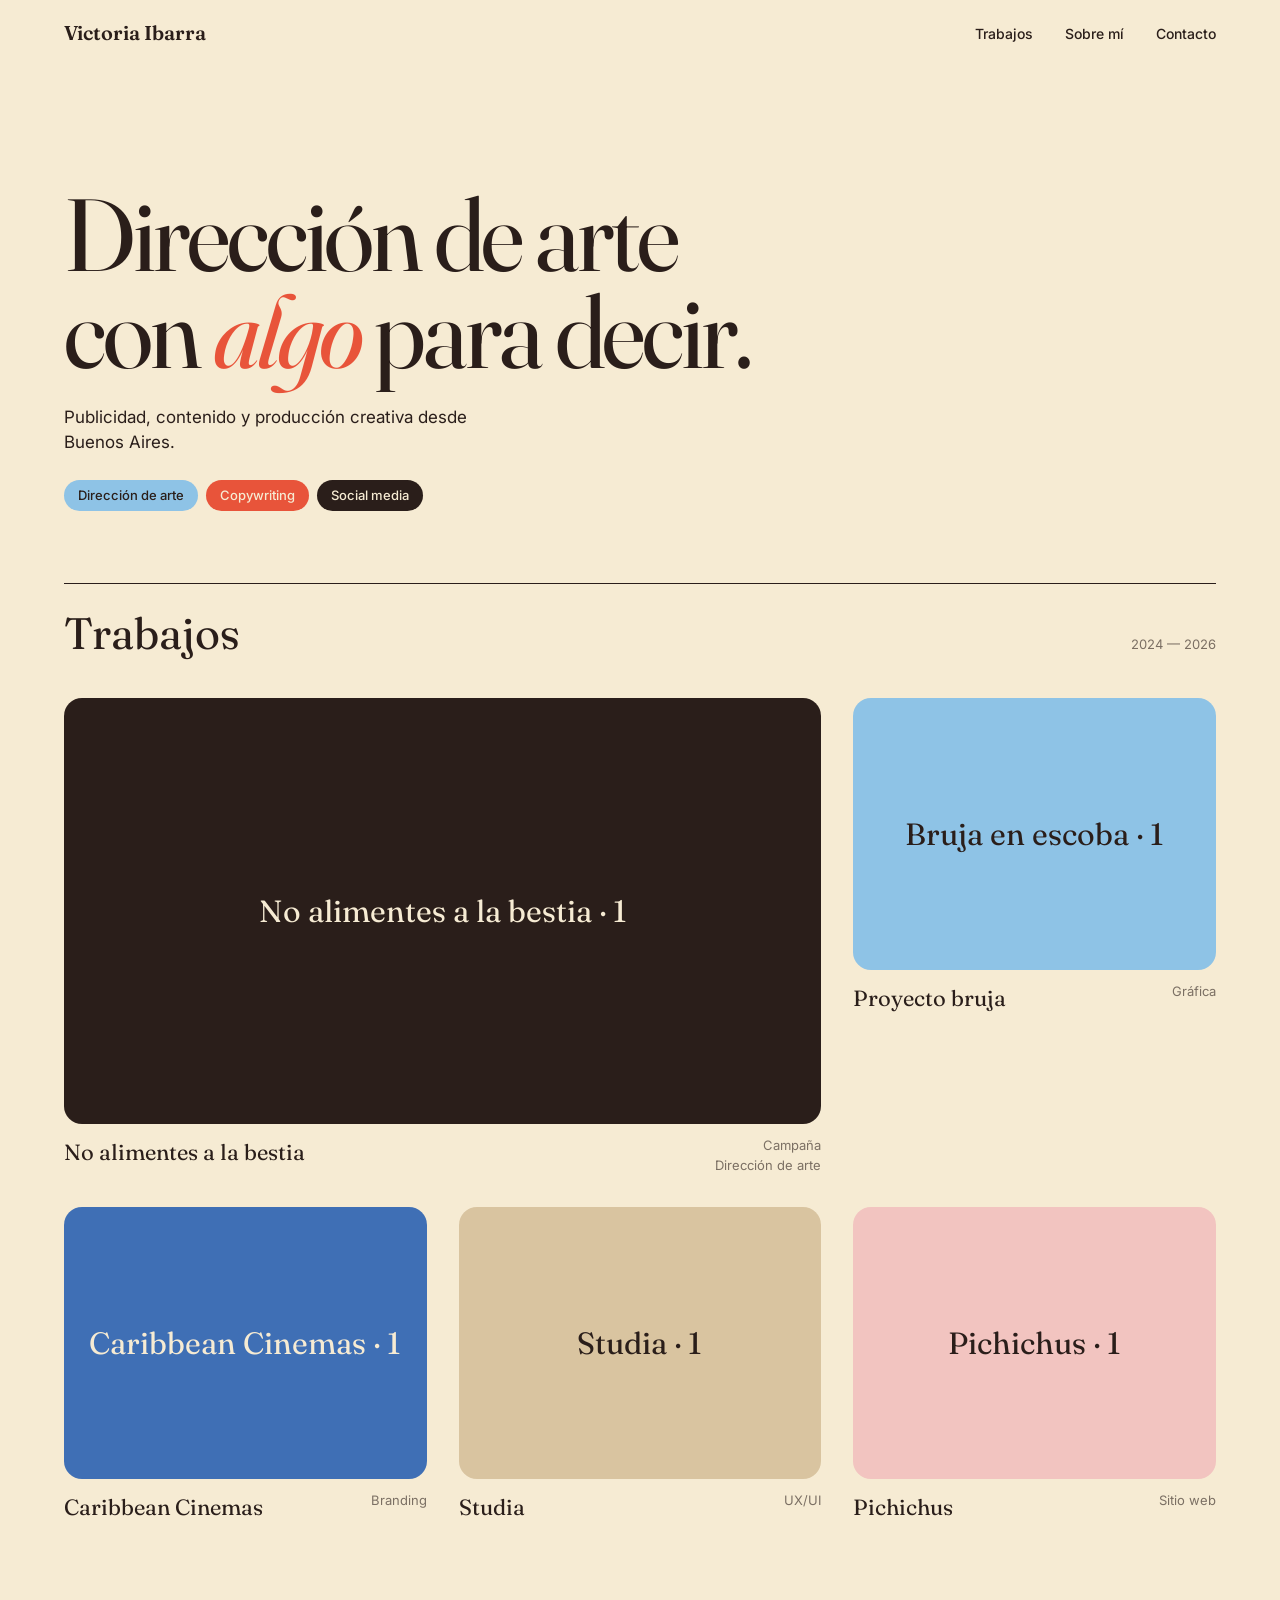
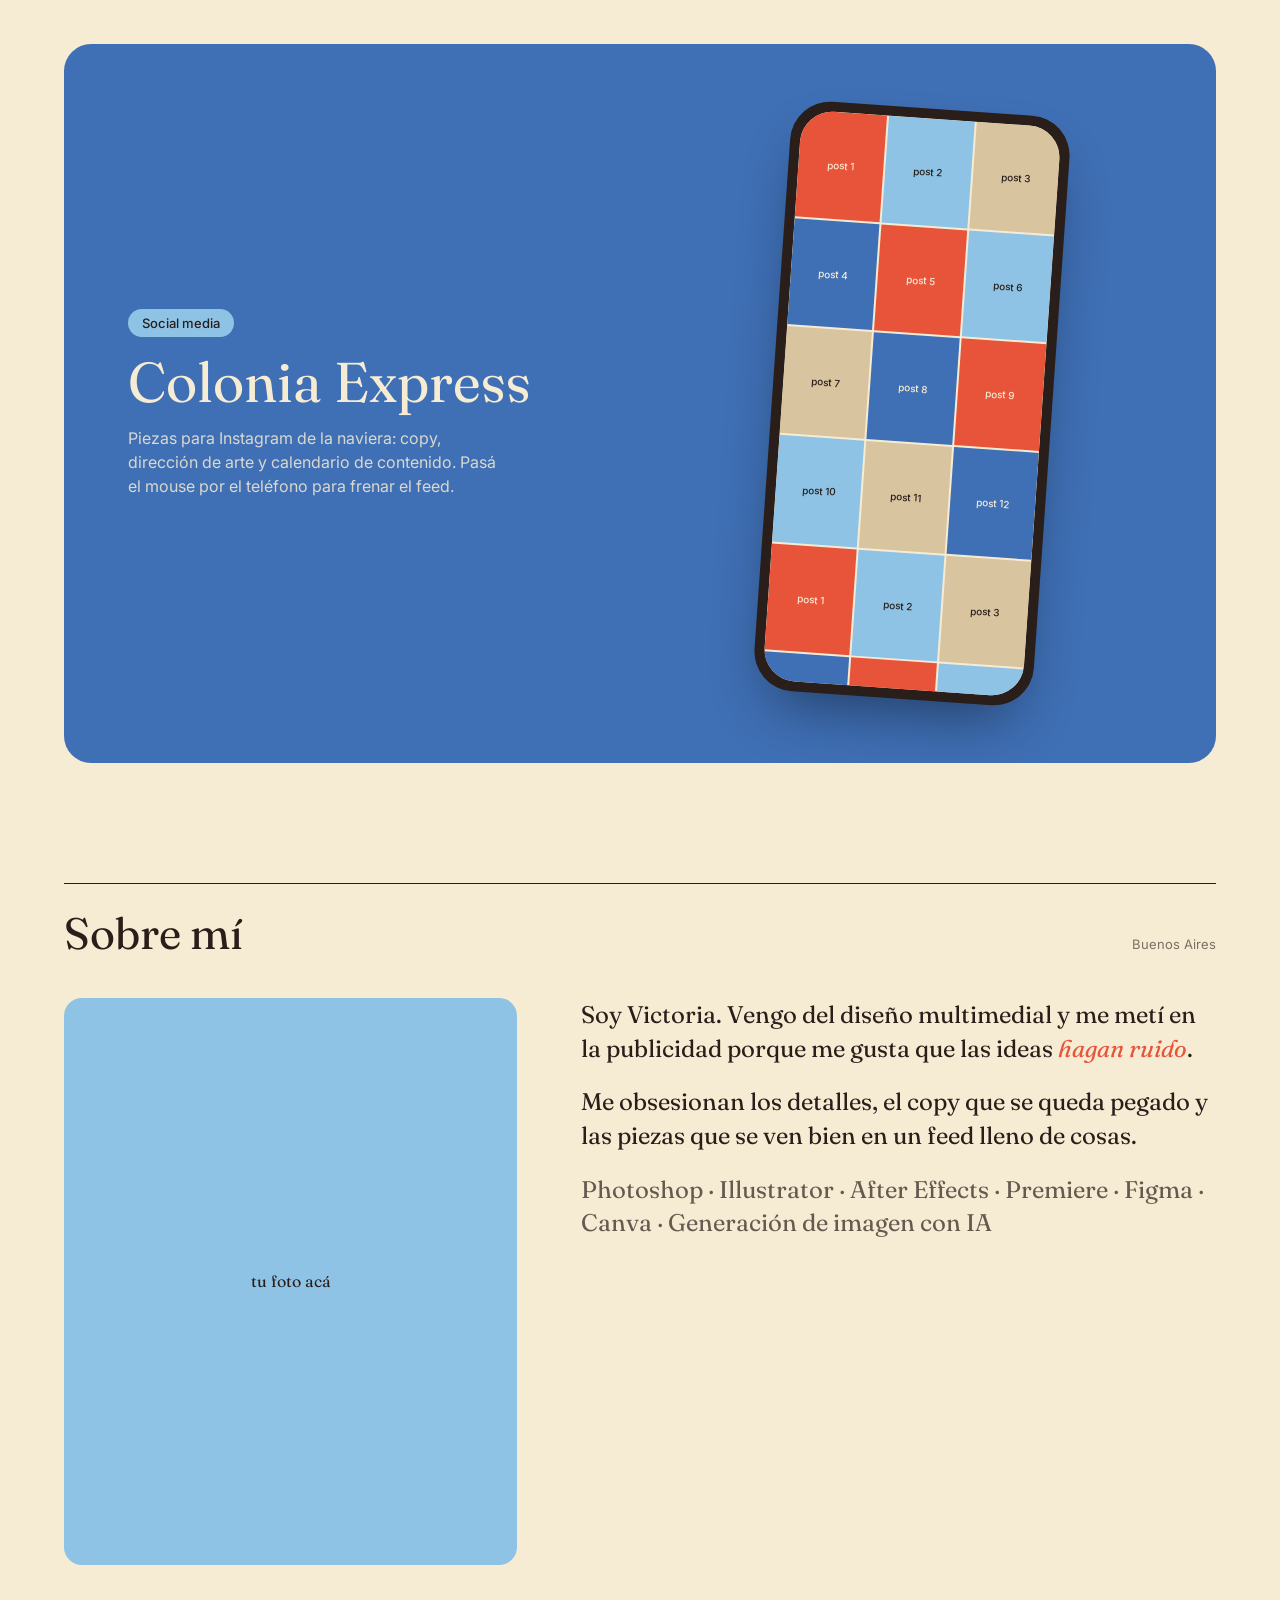
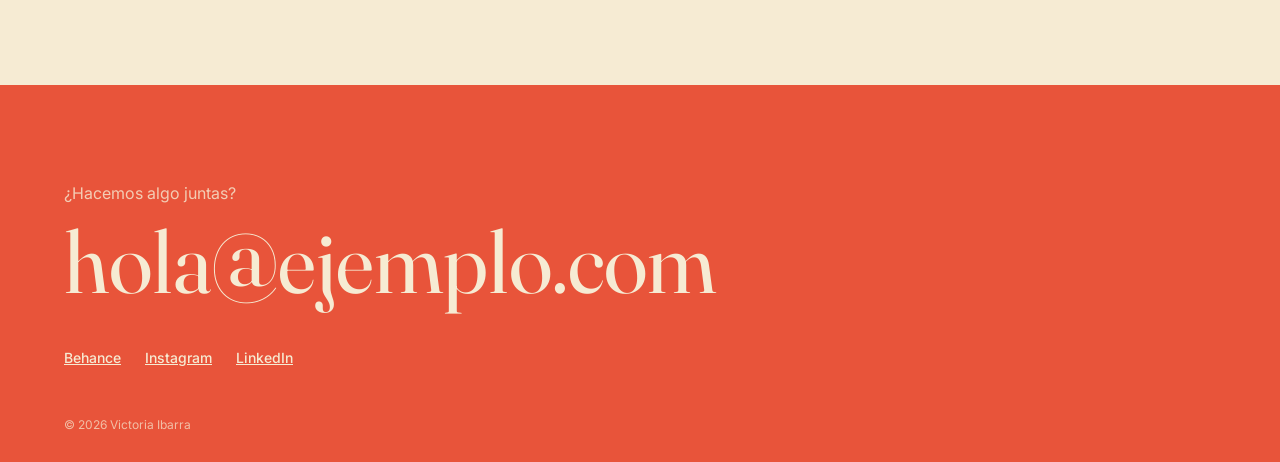
==== index.html @ eef56120 "Primer boceto del rediseño: paleta naranja/crema/celeste Co-Authored-By: Claude Opus 5.5 <noreply@an" ====
<!DOCTYPE html>
<html lang="es">
<head>
<meta charset="UTF-8">
<meta name="viewport" content="width=device-width, initial-scale=1">
<title>Victoria Ibarra — Dirección de arte</title>
<meta name="description" content="Portfolio de Victoria Ibarra: dirección de arte, publicidad y contenido.">
<link rel="preconnect" href="https://fonts.googleapis.com">
<link rel="preconnect" href="https://fonts.gstatic.com" crossorigin>
<link href="https://fonts.googleapis.com/css2?family=Fraunces:ital,opsz,wght@0,9..144,400;0,9..144,600;1,9..144,400&family=Inter:wght@400;500&display=swap" rel="stylesheet">
<style>
  :root{
    --naranja:#E8543A;
    --crema:#F6EBD3;
    --celeste:#8EC3E6;
    --azul:#3F6FB5;
    --tinta:#2A1E1A;
    --radio:18px;
  }
  *{box-sizing:border-box;margin:0;padding:0}
  html{scroll-behavior:smooth}
  body{background:var(--crema);color:var(--tinta);font-family:Inter,system-ui,sans-serif;font-size:16px;line-height:1.5;-webkit-font-smoothing:antialiased}
  img{display:block;max-width:100%}
  a{color:inherit}
  .serif{font-family:Fraunces,Georgia,serif}

  /* NAV */
  nav{position:sticky;top:0;z-index:10;display:flex;justify-content:space-between;align-items:center;padding:18px clamp(20px,5vw,64px);background:color-mix(in srgb,var(--crema) 88%,transparent);backdrop-filter:blur(8px)}
  nav .logo{font-family:Fraunces,serif;font-weight:600;font-size:20px;text-decoration:none}
  nav ul{display:flex;gap:clamp(14px,3vw,32px);list-style:none}
  nav ul a{text-decoration:none;font-size:14px;font-weight:500;position:relative}
  nav ul a::after{content:"";position:absolute;left:0;bottom:-3px;width:100%;height:2px;background:var(--naranja);transform:scaleX(0);transform-origin:left;transition:transform .3s}
  nav ul a:hover::after{transform:scaleX(1)}

  /* INTRO */
  .intro{padding:clamp(48px,10vw,120px) clamp(20px,5vw,64px) clamp(40px,6vw,72px);max-width:1200px}
  .intro h1{font-family:Fraunces,serif;font-weight:400;font-size:clamp(40px,8vw,104px);line-height:.95;letter-spacing:-.03em}
  .intro h1 em{color:var(--naranja)}
  .intro p{margin-top:24px;max-width:460px;font-size:17px;opacity:.75}
  .chips{display:flex;flex-wrap:wrap;gap:8px;margin-top:24px}
  .chip{padding:6px 14px;border-radius:99px;font-size:13px;font-weight:500;background:var(--celeste)}
  .chip:nth-child(2){background:var(--naranja);color:var(--crema)}
  .chip:nth-child(3){background:var(--tinta);color:var(--crema)}

  section{padding:0 clamp(20px,5vw,64px) clamp(64px,10vw,120px)}
  .titulo-seccion{display:flex;justify-content:space-between;align-items:baseline;border-top:1.5px solid var(--tinta);padding-top:16px;margin-bottom:32px}
  .titulo-seccion h2{font-family:Fraunces,serif;font-weight:400;font-size:clamp(28px,4vw,44px)}
  .titulo-seccion span{font-size:13px;opacity:.6}

  /* GRID DE PROYECTOS */
  .grid{display:grid;grid-template-columns:repeat(12,1fr);gap:clamp(16px,2.5vw,32px)}
  .card{grid-column:span 4;text-decoration:none;display:block}
  .card.grande{grid-column:span 8}
  .card .media{position:relative;aspect-ratio:4/3;border-radius:var(--radio);overflow:hidden;transition:transform .5s cubic-bezier(.2,.8,.2,1)}
  .card.grande .media{aspect-ratio:16/9}
  .card:hover .media{transform:rotate(-1.2deg) scale(1.015)}
  .card .media .slide{position:absolute;inset:0;display:grid;place-items:center;font-family:Fraunces,serif;font-size:clamp(20px,2.4vw,32px);opacity:0;transition:opacity .6s}
  .card .media .slide.activa{opacity:1}
  .card .info{display:flex;justify-content:space-between;gap:12px;margin-top:12px}
  .card h3{font-family:Fraunces,serif;font-weight:400;font-size:22px}
  .card .meta{font-size:13px;opacity:.6;text-align:right}

  /* COLONIA / INSTAGRAM */
  .feed{display:grid;grid-template-columns:1fr 1fr;gap:clamp(24px,5vw,72px);align-items:center;background:var(--azul);color:var(--crema);border-radius:calc(var(--radio)*1.5);padding:clamp(28px,5vw,64px);overflow:hidden}
  .feed h3{font-family:Fraunces,serif;font-weight:400;font-size:clamp(32px,4.5vw,56px);line-height:1}
  .feed p{margin-top:16px;max-width:380px;opacity:.85}
  .telefono{justify-self:center;width:min(280px,70vw);aspect-ratio:9/19;border-radius:40px;background:var(--tinta);padding:10px;box-shadow:0 30px 60px -20px rgba(0,0,0,.45);transform:rotate(4deg)}
  .pantalla{height:100%;border-radius:32px;overflow:hidden;background:var(--crema);position:relative}
  .pantalla .scroll{display:grid;grid-template-columns:repeat(3,1fr);gap:2px;animation:feed 22s linear infinite}
  .feed:hover .pantalla .scroll{animation-play-state:paused}
  .post{aspect-ratio:4/5;display:grid;place-items:center;font-size:10px;font-weight:500;color:var(--crema)}
  .post:nth-child(4n+1){background:var(--naranja)}
  .post:nth-child(4n+2){background:var(--celeste);color:var(--tinta)}
  .post:nth-child(4n+3){background:#D9C4A0;color:var(--tinta)}
  .post:nth-child(4n+4){background:var(--azul)}
  @keyframes feed{to{transform:translateY(-50%)}}

  /* SOBRE MÍ */
  .sobre{display:grid;grid-template-columns:5fr 7fr;gap:clamp(24px,5vw,72px);align-items:start}
  .foto{aspect-ratio:4/5;border-radius:var(--radio);background:var(--celeste);display:grid;place-items:center;font-family:Fraunces,serif;transform:rotate(-2deg)}
  .sobre p{font-size:clamp(18px,2vw,24px);line-height:1.4;font-family:Fraunces,serif;margin-bottom:20px}
  .sobre p em{color:var(--naranja)}
  .herramientas{font-family:Inter,sans-serif;font-size:14px;opacity:.7}

  /* CONTACTO */
  footer{background:var(--naranja);color:var(--crema);padding:clamp(48px,8vw,96px) clamp(20px,5vw,64px) 28px}
  footer a.mail{font-family:Fraunces,serif;font-size:clamp(32px,7vw,88px);line-height:1;text-decoration:none;display:inline-block;border-bottom:2px solid transparent;transition:border-color .3s}
  footer a.mail:hover{border-color:var(--crema)}
  footer .redes{display:flex;gap:24px;margin-top:40px;font-size:14px;font-weight:500}
  footer small{display:block;margin-top:48px;opacity:.7;font-size:12px}

  /* APARICIÓN AL SCROLLEAR */
  .aparece{opacity:0;transform:translateY(24px);transition:opacity .8s ease,transform .8s cubic-bezier(.2,.8,.2,1)}
  .aparece.visible{opacity:1;transform:none}

  @media (max-width:800px){
    .card,.card.grande{grid-column:span 12}
    .feed,.sobre{grid-template-columns:1fr}
    .telefono{transform:rotate(2deg)}
  }
  @media (prefers-reduced-motion:reduce){
    *{animation:none!important;transition:none!important}
    .aparece{opacity:1;transform:none}
  }
</style>
</head>
<body>

<nav>
  <a href="#" class="logo">Victoria Ibarra</a>
  <ul>
    <li><a href="#trabajos">Trabajos</a></li>
    <li><a href="#sobre">Sobre mí</a></li>
    <li><a href="#contacto">Contacto</a></li>
  </ul>
</nav>

<header class="intro">
  <h1 class="aparece">Dirección de arte<br>con <em>algo</em> para decir.</h1>
  <p class="aparece">Publicidad, contenido y producción creativa desde Buenos Aires.</p>
  <div class="chips aparece">
    <span class="chip">Dirección de arte</span>
    <span class="chip">Copywriting</span>
    <span class="chip">Social media</span>
  </div>
</header>

<section id="trabajos">
  <div class="titulo-seccion"><h2>Trabajos</h2><span>2024 — 2026</span></div>
  <div class="grid">
    <a class="card grande aparece" href="#">
      <div class="media" data-colores="#2A1E1A,#4E6B3A,#E8543A"><div class="slide">No alimentes a la bestia</div></div>
      <div class="info"><h3>No alimentes a la bestia</h3><span class="meta">Campaña<br>Dirección de arte</span></div>
    </a>
    <a class="card aparece" href="#">
      <div class="media" data-colores="#8EC3E6,#3F6FB5,#F6EBD3"><div class="slide">Bruja en escoba</div></div>
      <div class="info"><h3>Proyecto bruja</h3><span class="meta">Gráfica</span></div>
    </a>
    <a class="card aparece" href="#">
      <div class="media" data-colores="#3F6FB5,#2A1E1A,#8EC3E6"><div class="slide">Caribbean Cinemas</div></div>
      <div class="info"><h3>Caribbean Cinemas</h3><span class="meta">Branding</span></div>
    </a>
    <a class="card aparece" href="#">
      <div class="media" data-colores="#D9C4A0,#E8543A,#8EC3E6"><div class="slide">Studia</div></div>
      <div class="info"><h3>Studia</h3><span class="meta">UX/UI</span></div>
    </a>
    <a class="card aparece" href="#">
      <div class="media" data-colores="#F2C4C0,#E8543A,#F6EBD3"><div class="slide">Pichichus</div></div>
      <div class="info"><h3>Pichichus</h3><span class="meta">Sitio web</span></div>
    </a>
  </div>
</section>

<section>
  <div class="feed aparece">
    <div>
      <span class="chip" style="color:var(--tinta)">Social media</span>
      <h3 style="margin-top:20px">Colonia Express</h3>
      <p>Piezas para Instagram de la naviera: copy, dirección de arte y calendario de contenido. Pasá el mouse por el teléfono para frenar el feed.</p>
    </div>
    <div class="telefono"><div class="pantalla"><div class="scroll" id="posts"></div></div></div>
  </div>
</section>

<section id="sobre">
  <div class="titulo-seccion"><h2>Sobre mí</h2><span>Buenos Aires</span></div>
  <div class="sobre">
    <div class="foto aparece">tu foto acá</div>
    <div class="aparece">
      <p>Soy Victoria. Vengo del diseño multimedial y me metí en la publicidad porque me gusta que las ideas <em>hagan ruido</em>.</p>
      <p>Me obsesionan los detalles, el copy que se queda pegado y las piezas que se ven bien en un feed lleno de cosas.</p>
      <p class="herramientas">Photoshop · Illustrator · After Effects · Premiere · Figma · Canva · Generación de imagen con IA</p>
    </div>
  </div>
</section>

<footer id="contacto">
  <p style="opacity:.8;margin-bottom:12px">¿Hacemos algo juntas?</p>
  <a class="mail" href="mailto:hola@ejemplo.com">hola@ejemplo.com</a>
  <div class="redes">
    <a href="#">Behance</a><a href="#">Instagram</a><a href="#">LinkedIn</a>
  </div>
  <small>© 2026 Victoria Ibarra</small>
</footer>

<script>
  // Aparición suave al scrollear
  const io = new IntersectionObserver(es => es.forEach(e => {
    if (e.isIntersecting) { e.target.classList.add('visible'); io.unobserve(e.target); }
  }), {threshold:.15});
  document.querySelectorAll('.aparece').forEach(el => io.observe(el));

  // Cada tarjeta: las "fotos" se van pasando al pasar el mouse
  document.querySelectorAll('.card .media').forEach(media => {
    const colores = media.dataset.colores.split(',');
    const label = media.querySelector('.slide').textContent;
    media.innerHTML = colores.map((c,i) =>
      `<div class="slide${i===0?' activa':''}" style="background:${c};color:${['#2A1E1A','#3F6FB5','#E8543A','#4E6B3A'].includes(c)?'#F6EBD3':'#2A1E1A'}">${label} · ${i+1}</div>`
    ).join('');
    const slides = media.querySelectorAll('.slide');
    let i = 0, timer;
    const pasar = () => { slides[i].classList.remove('activa'); i = (i+1)%slides.length; slides[i].classList.add('activa'); };
    media.parentElement.addEventListener('mouseenter', () => { pasar(); timer = setInterval(pasar, 900); });
    media.parentElement.addEventListener('mouseleave', () => clearInterval(timer));
  });

  // Feed de Instagram (placeholder: 12 posts, duplicados para loop infinito)
  const posts = Array.from({length:12}, (_,i) => `<div class="post">post ${i+1}</div>`).join('');
  document.getElementById('posts').innerHTML = posts + posts;
</script>
</body>
</html>
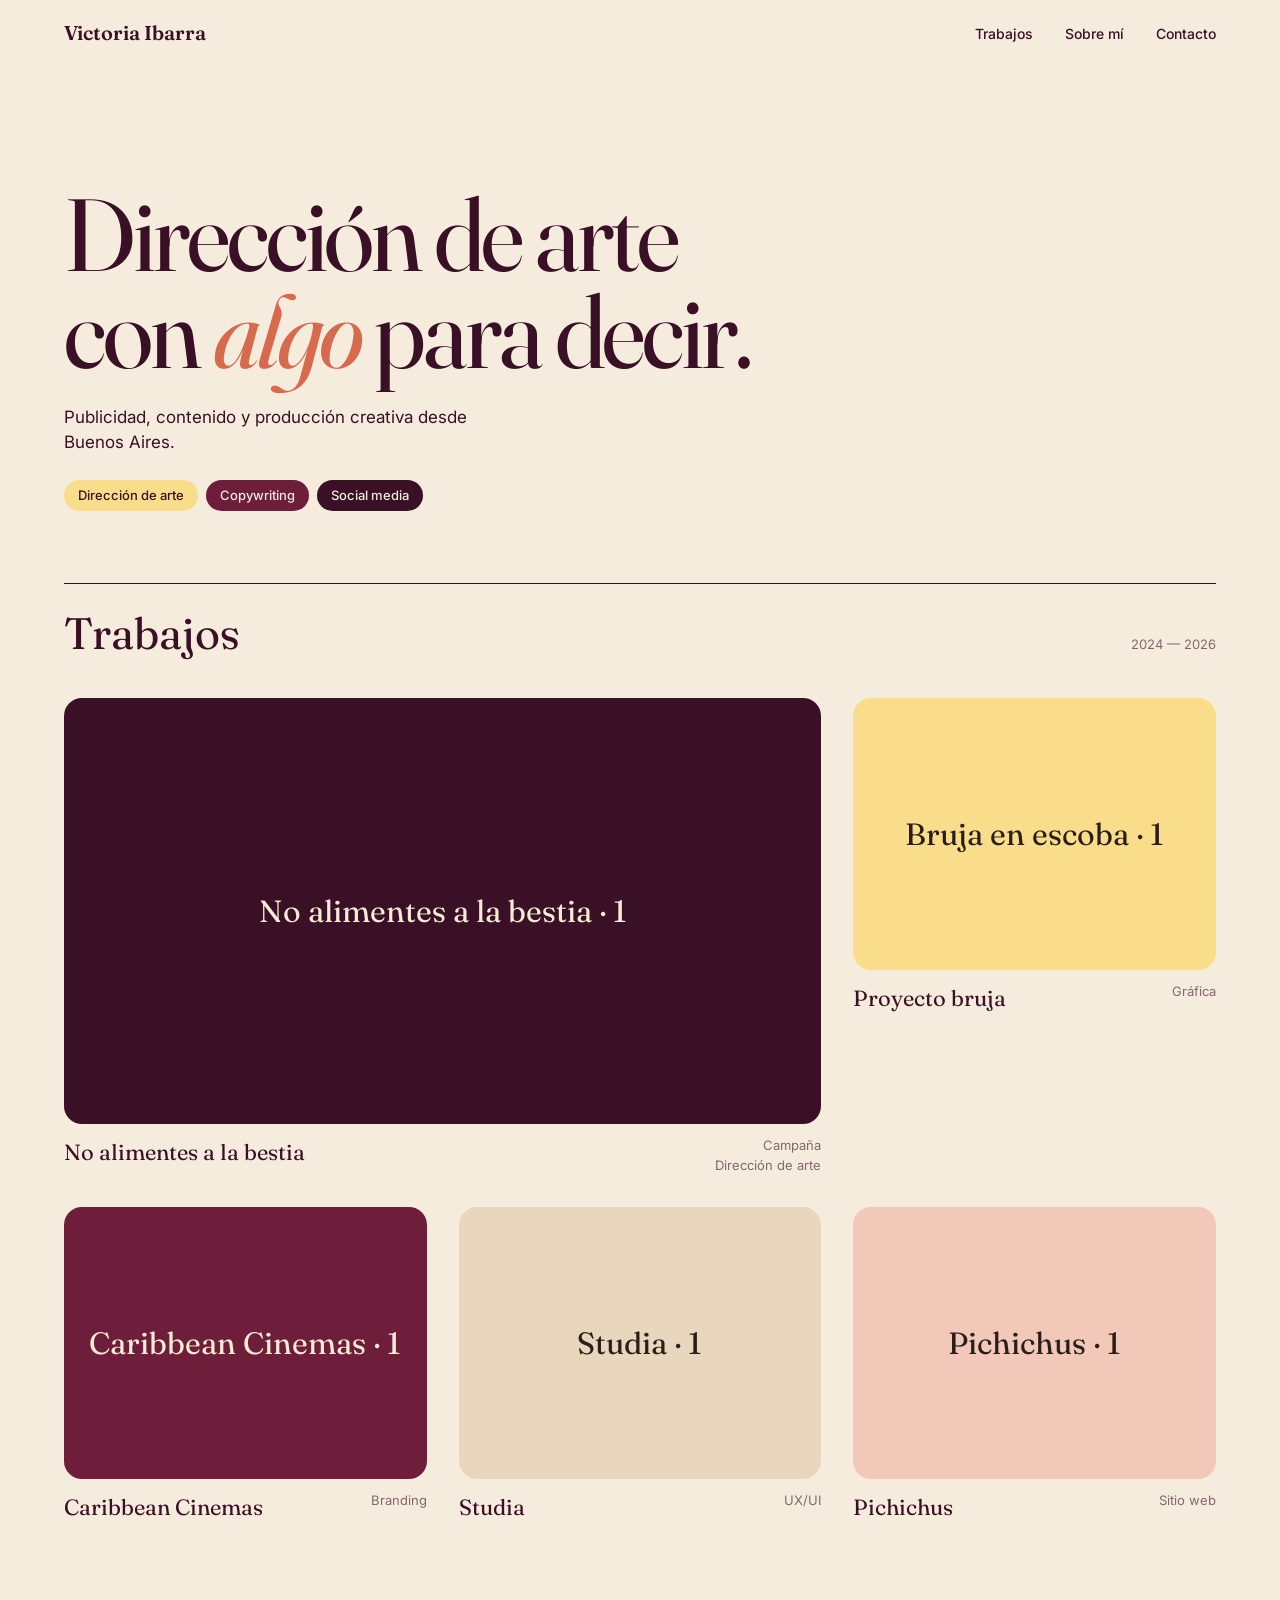
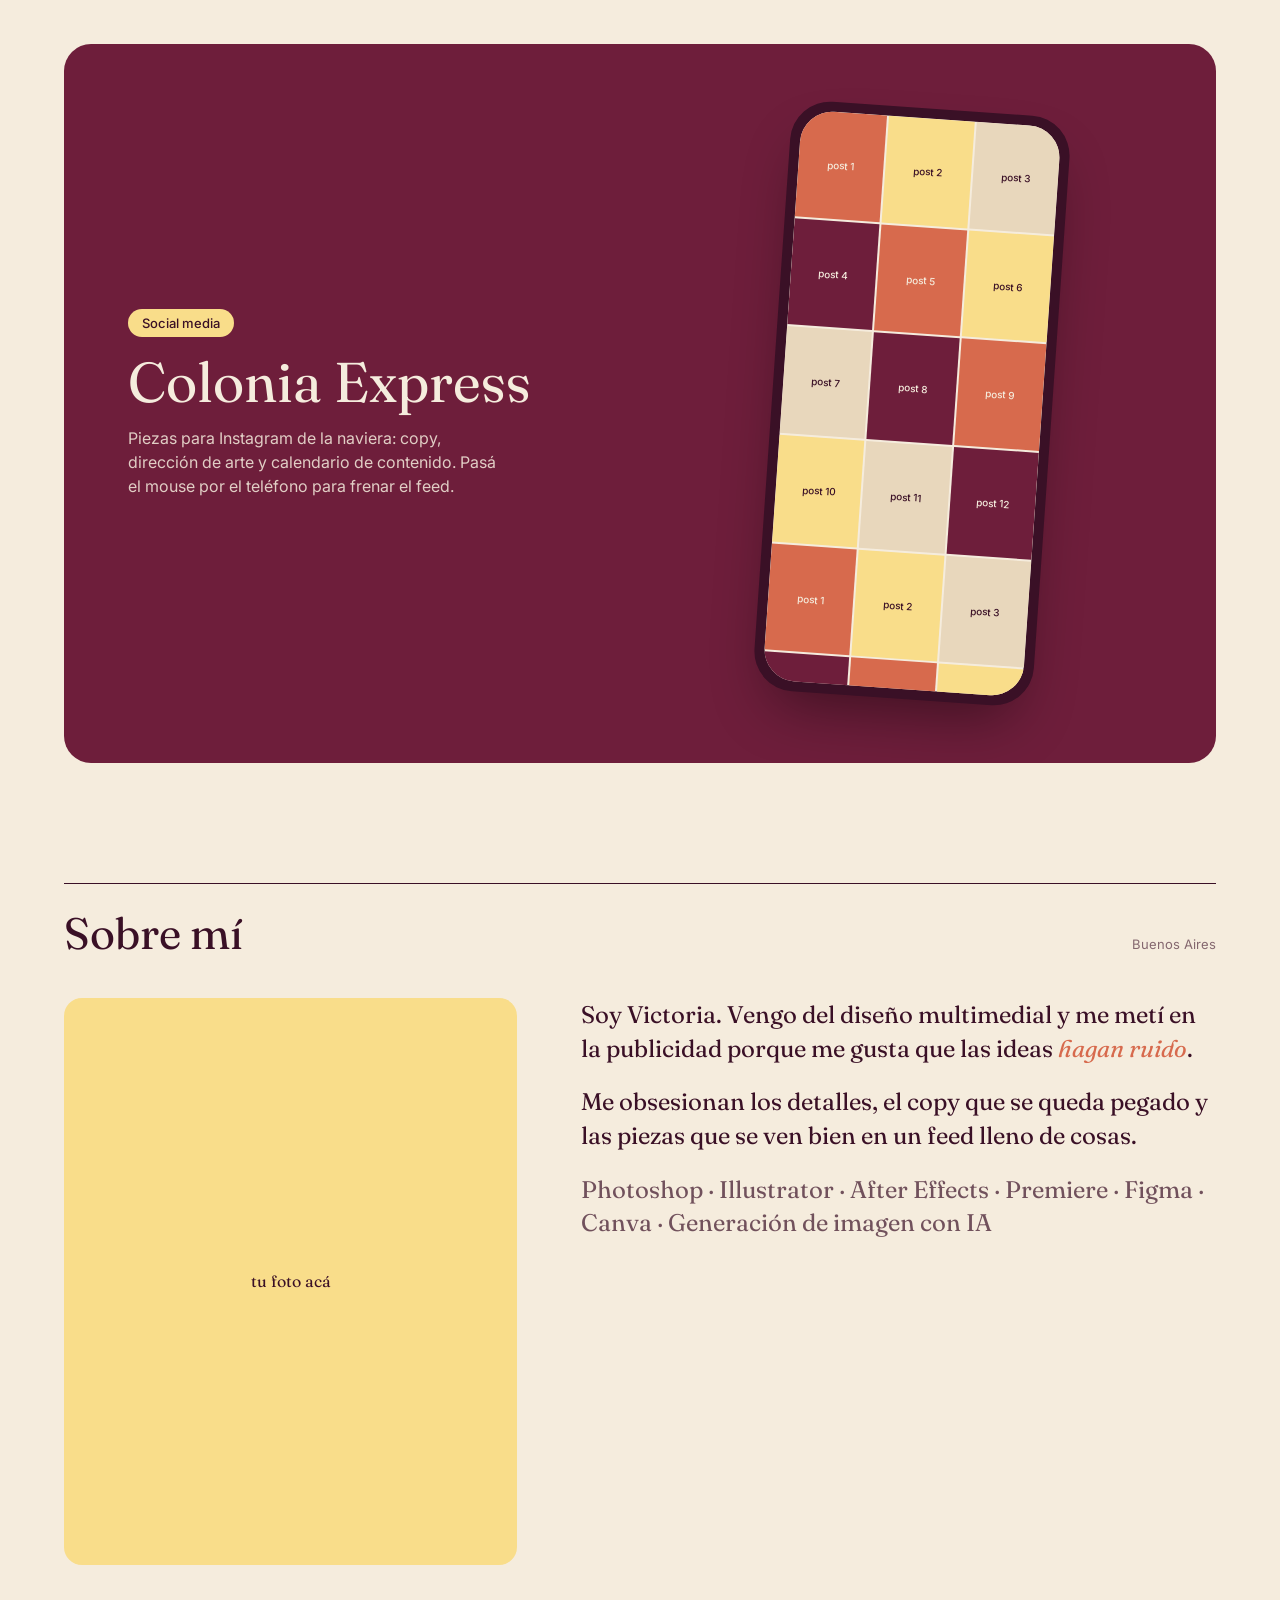
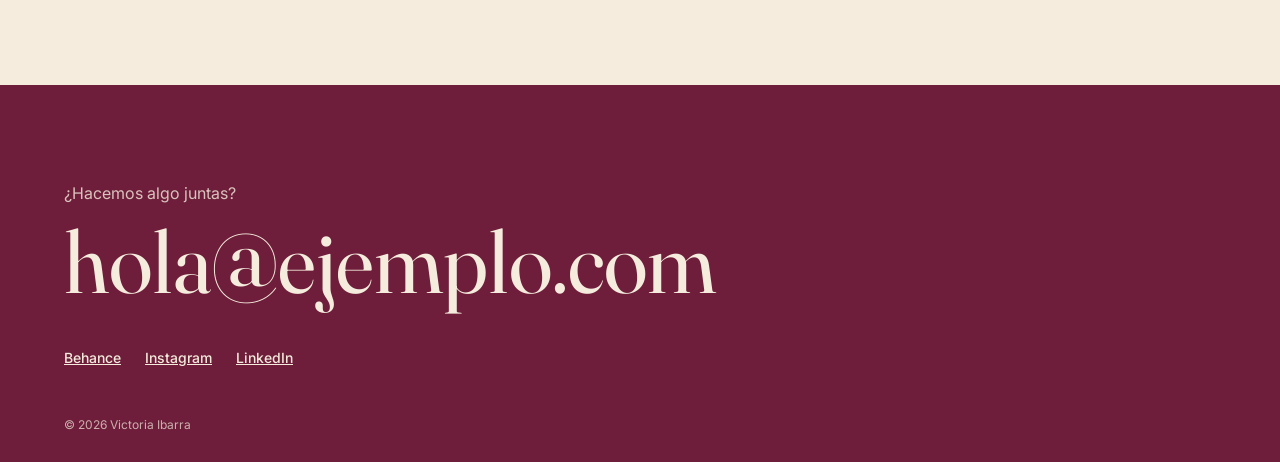
==== commit 4e20049e: "Prueba de paleta Ciruela Co-Authored-By: Claude Opus 5.5 <noreply@anthropic.com> Claude-Session: htt" ====
--- a/index.html
+++ b/index.html
@@ -10,11 +10,11 @@
 <link href="https://fonts.googleapis.com/css2?family=Fraunces:ital,opsz,wght@0,9..144,400;0,9..144,600;1,9..144,400&family=Inter:wght@400;500&display=swap" rel="stylesheet">
 <style>
   :root{
-    --naranja:#E8543A;
-    --crema:#F6EBD3;
-    --celeste:#8EC3E6;
-    --azul:#3F6FB5;
-    --tinta:#2A1E1A;
+    --ciruela:#6E1E3B;
+    --crema:#F5ECDD;
+    --amarillo:#F9DD8A;
+    --terracota:#D76A4D;
+    --tinta:#3A1026;
     --radio:18px;
   }
   *{box-sizing:border-box;margin:0;padding:0}
@@ -29,17 +29,17 @@
   nav .logo{font-family:Fraunces,serif;font-weight:600;font-size:20px;text-decoration:none}
   nav ul{display:flex;gap:clamp(14px,3vw,32px);list-style:none}
   nav ul a{text-decoration:none;font-size:14px;font-weight:500;position:relative}
-  nav ul a::after{content:"";position:absolute;left:0;bottom:-3px;width:100%;height:2px;background:var(--naranja);transform:scaleX(0);transform-origin:left;transition:transform .3s}
+  nav ul a::after{content:"";position:absolute;left:0;bottom:-3px;width:100%;height:2px;background:var(--ciruela);transform:scaleX(0);transform-origin:left;transition:transform .3s}
   nav ul a:hover::after{transform:scaleX(1)}
 
   /* INTRO */
   .intro{padding:clamp(48px,10vw,120px) clamp(20px,5vw,64px) clamp(40px,6vw,72px);max-width:1200px}
   .intro h1{font-family:Fraunces,serif;font-weight:400;font-size:clamp(40px,8vw,104px);line-height:.95;letter-spacing:-.03em}
-  .intro h1 em{color:var(--naranja)}
+  .intro h1 em{color:var(--terracota)}
   .intro p{margin-top:24px;max-width:460px;font-size:17px;opacity:.75}
   .chips{display:flex;flex-wrap:wrap;gap:8px;margin-top:24px}
-  .chip{padding:6px 14px;border-radius:99px;font-size:13px;font-weight:500;background:var(--celeste)}
-  .chip:nth-child(2){background:var(--naranja);color:var(--crema)}
+  .chip{padding:6px 14px;border-radius:99px;font-size:13px;font-weight:500;background:var(--amarillo)}
+  .chip:nth-child(2){background:var(--ciruela);color:var(--crema)}
   .chip:nth-child(3){background:var(--tinta);color:var(--crema)}
 
   section{padding:0 clamp(20px,5vw,64px) clamp(64px,10vw,120px)}
@@ -61,7 +61,7 @@
   .card .meta{font-size:13px;opacity:.6;text-align:right}
 
   /* COLONIA / INSTAGRAM */
-  .feed{display:grid;grid-template-columns:1fr 1fr;gap:clamp(24px,5vw,72px);align-items:center;background:var(--azul);color:var(--crema);border-radius:calc(var(--radio)*1.5);padding:clamp(28px,5vw,64px);overflow:hidden}
+  .feed{display:grid;grid-template-columns:1fr 1fr;gap:clamp(24px,5vw,72px);align-items:center;background:var(--ciruela);color:var(--crema);border-radius:calc(var(--radio)*1.5);padding:clamp(28px,5vw,64px);overflow:hidden}
   .feed h3{font-family:Fraunces,serif;font-weight:400;font-size:clamp(32px,4.5vw,56px);line-height:1}
   .feed p{margin-top:16px;max-width:380px;opacity:.85}
   .telefono{justify-self:center;width:min(280px,70vw);aspect-ratio:9/19;border-radius:40px;background:var(--tinta);padding:10px;box-shadow:0 30px 60px -20px rgba(0,0,0,.45);transform:rotate(4deg)}
@@ -69,21 +69,21 @@
   .pantalla .scroll{display:grid;grid-template-columns:repeat(3,1fr);gap:2px;animation:feed 22s linear infinite}
   .feed:hover .pantalla .scroll{animation-play-state:paused}
   .post{aspect-ratio:4/5;display:grid;place-items:center;font-size:10px;font-weight:500;color:var(--crema)}
-  .post:nth-child(4n+1){background:var(--naranja)}
-  .post:nth-child(4n+2){background:var(--celeste);color:var(--tinta)}
-  .post:nth-child(4n+3){background:#D9C4A0;color:var(--tinta)}
-  .post:nth-child(4n+4){background:var(--azul)}
+  .post:nth-child(4n+1){background:var(--terracota)}
+  .post:nth-child(4n+2){background:var(--amarillo);color:var(--tinta)}
+  .post:nth-child(4n+3){background:#E8D7BC;color:var(--tinta)}
+  .post:nth-child(4n+4){background:var(--ciruela)}
   @keyframes feed{to{transform:translateY(-50%)}}
 
   /* SOBRE MÍ */
   .sobre{display:grid;grid-template-columns:5fr 7fr;gap:clamp(24px,5vw,72px);align-items:start}
-  .foto{aspect-ratio:4/5;border-radius:var(--radio);background:var(--celeste);display:grid;place-items:center;font-family:Fraunces,serif;transform:rotate(-2deg)}
+  .foto{aspect-ratio:4/5;border-radius:var(--radio);background:var(--amarillo);display:grid;place-items:center;font-family:Fraunces,serif;transform:rotate(-2deg)}
   .sobre p{font-size:clamp(18px,2vw,24px);line-height:1.4;font-family:Fraunces,serif;margin-bottom:20px}
-  .sobre p em{color:var(--naranja)}
+  .sobre p em{color:var(--terracota)}
   .herramientas{font-family:Inter,sans-serif;font-size:14px;opacity:.7}
 
   /* CONTACTO */
-  footer{background:var(--naranja);color:var(--crema);padding:clamp(48px,8vw,96px) clamp(20px,5vw,64px) 28px}
+  footer{background:var(--ciruela);color:var(--crema);padding:clamp(48px,8vw,96px) clamp(20px,5vw,64px) 28px}
   footer a.mail{font-family:Fraunces,serif;font-size:clamp(32px,7vw,88px);line-height:1;text-decoration:none;display:inline-block;border-bottom:2px solid transparent;transition:border-color .3s}
   footer a.mail:hover{border-color:var(--crema)}
   footer .redes{display:flex;gap:24px;margin-top:40px;font-size:14px;font-weight:500}
@@ -129,23 +129,23 @@
   <div class="titulo-seccion"><h2>Trabajos</h2><span>2024 — 2026</span></div>
   <div class="grid">
     <a class="card grande aparece" href="#">
-      <div class="media" data-colores="#2A1E1A,#4E6B3A,#E8543A"><div class="slide">No alimentes a la bestia</div></div>
+      <div class="media" data-colores="#3A1026,#6E1E3B,#D76A4D"><div class="slide">No alimentes a la bestia</div></div>
       <div class="info"><h3>No alimentes a la bestia</h3><span class="meta">Campaña<br>Dirección de arte</span></div>
     </a>
     <a class="card aparece" href="#">
-      <div class="media" data-colores="#8EC3E6,#3F6FB5,#F6EBD3"><div class="slide">Bruja en escoba</div></div>
+      <div class="media" data-colores="#F9DD8A,#D76A4D,#F5ECDD"><div class="slide">Bruja en escoba</div></div>
       <div class="info"><h3>Proyecto bruja</h3><span class="meta">Gráfica</span></div>
     </a>
     <a class="card aparece" href="#">
-      <div class="media" data-colores="#3F6FB5,#2A1E1A,#8EC3E6"><div class="slide">Caribbean Cinemas</div></div>
+      <div class="media" data-colores="#6E1E3B,#3A1026,#F9DD8A"><div class="slide">Caribbean Cinemas</div></div>
       <div class="info"><h3>Caribbean Cinemas</h3><span class="meta">Branding</span></div>
     </a>
     <a class="card aparece" href="#">
-      <div class="media" data-colores="#D9C4A0,#E8543A,#8EC3E6"><div class="slide">Studia</div></div>
+      <div class="media" data-colores="#E8D7BC,#D76A4D,#F9DD8A"><div class="slide">Studia</div></div>
       <div class="info"><h3>Studia</h3><span class="meta">UX/UI</span></div>
     </a>
     <a class="card aparece" href="#">
-      <div class="media" data-colores="#F2C4C0,#E8543A,#F6EBD3"><div class="slide">Pichichus</div></div>
+      <div class="media" data-colores="#F2C9B8,#6E1E3B,#F5ECDD"><div class="slide">Pichichus</div></div>
       <div class="info"><h3>Pichichus</h3><span class="meta">Sitio web</span></div>
     </a>
   </div>
@@ -195,7 +195,7 @@
     const colores = media.dataset.colores.split(',');
     const label = media.querySelector('.slide').textContent;
     media.innerHTML = colores.map((c,i) =>
-      `<div class="slide${i===0?' activa':''}" style="background:${c};color:${['#2A1E1A','#3F6FB5','#E8543A','#4E6B3A'].includes(c)?'#F6EBD3':'#2A1E1A'}">${label} · ${i+1}</div>`
+      `<div class="slide${i===0?' activa':''}" style="background:${c};color:${['#3A1026','#6E1E3B','#D76A4D'].includes(c)?'#F6EBD3':'#2A1E1A'}">${label} · ${i+1}</div>`
     ).join('');
     const slides = media.querySelectorAll('.slide');
     let i = 0, timer;
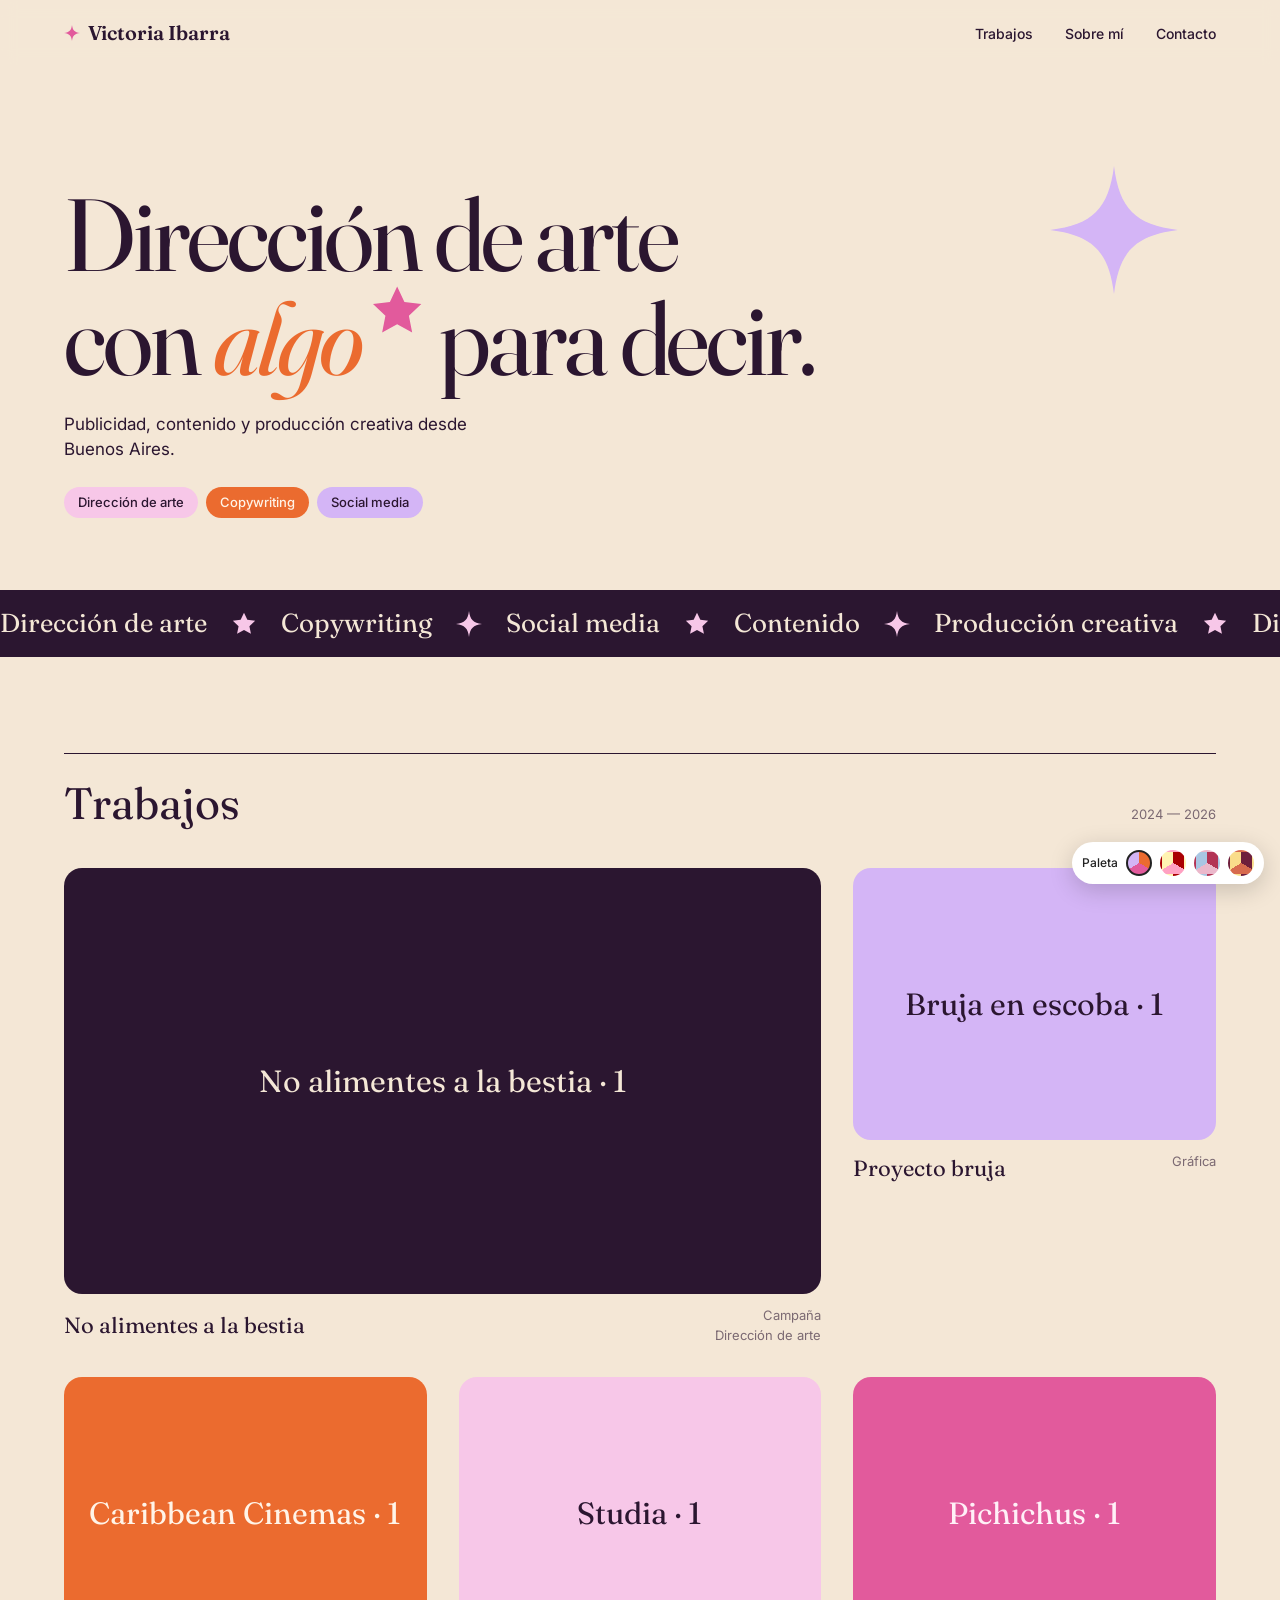
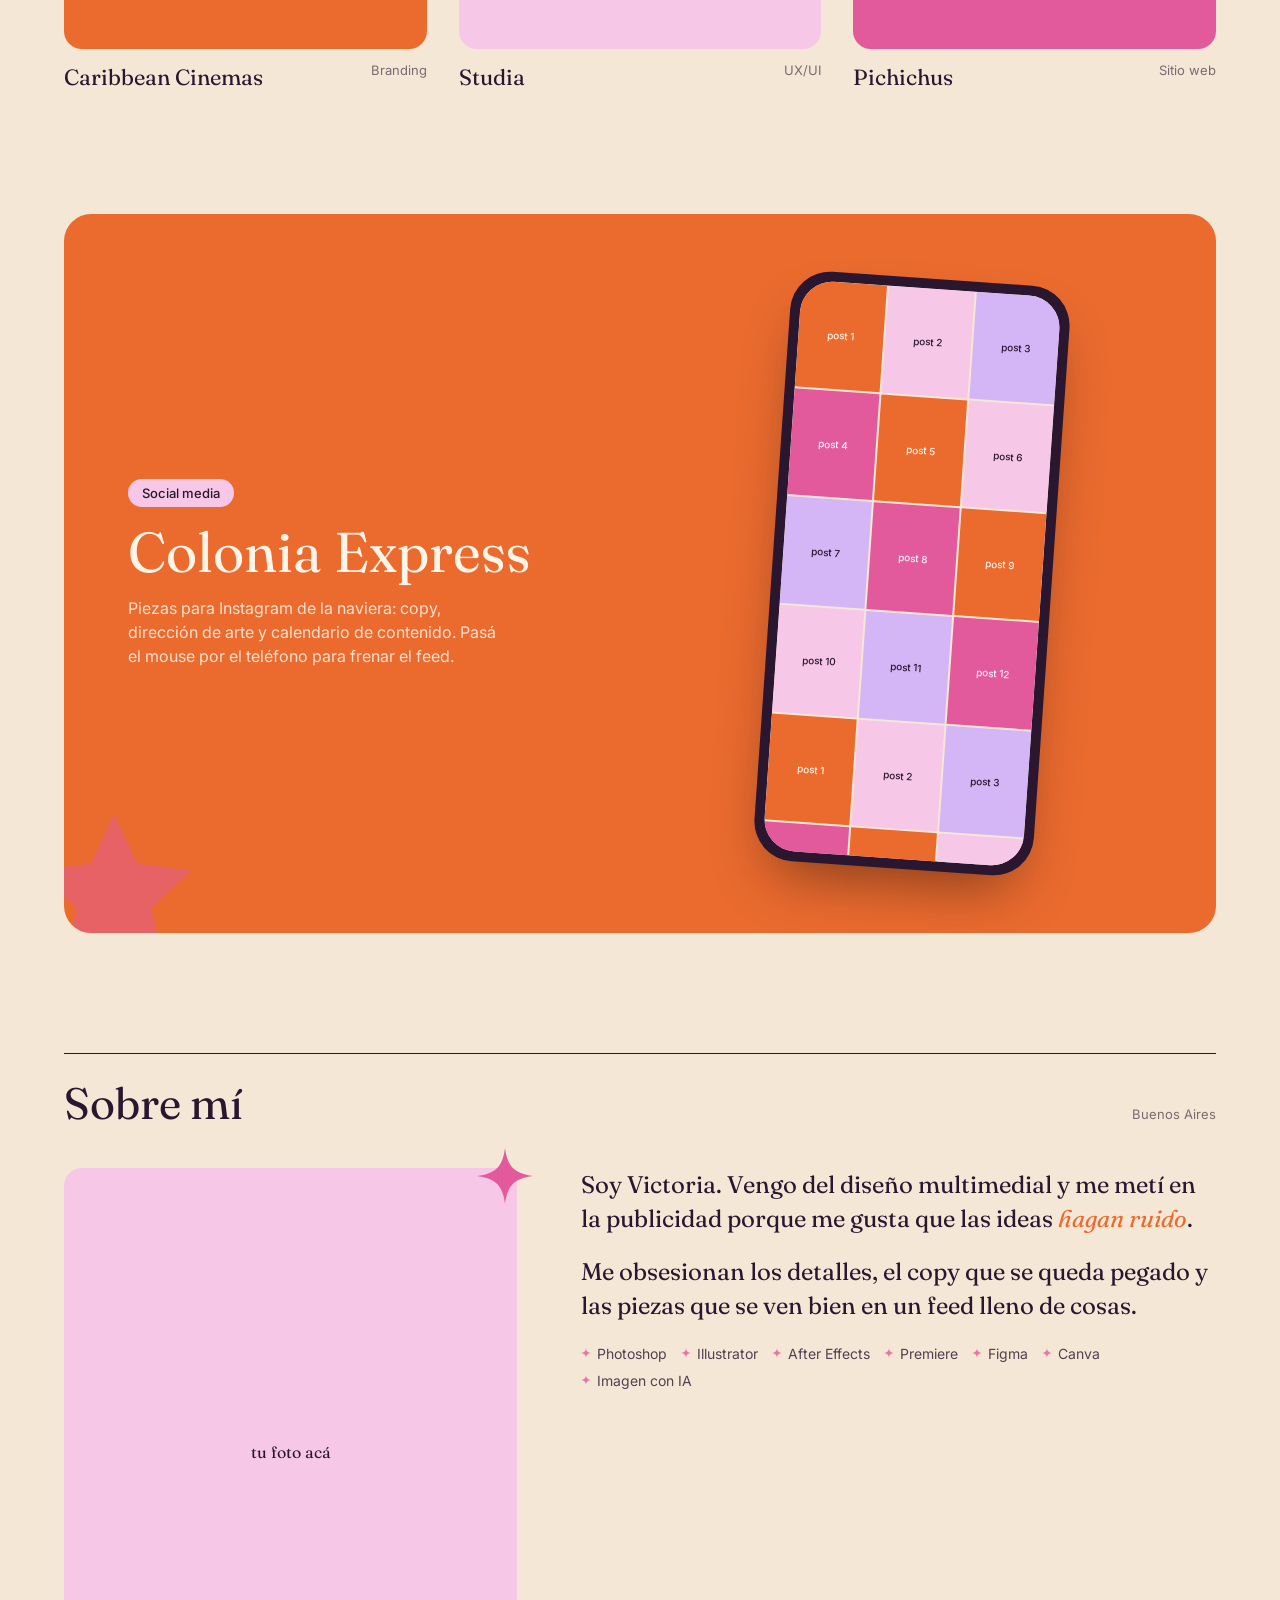
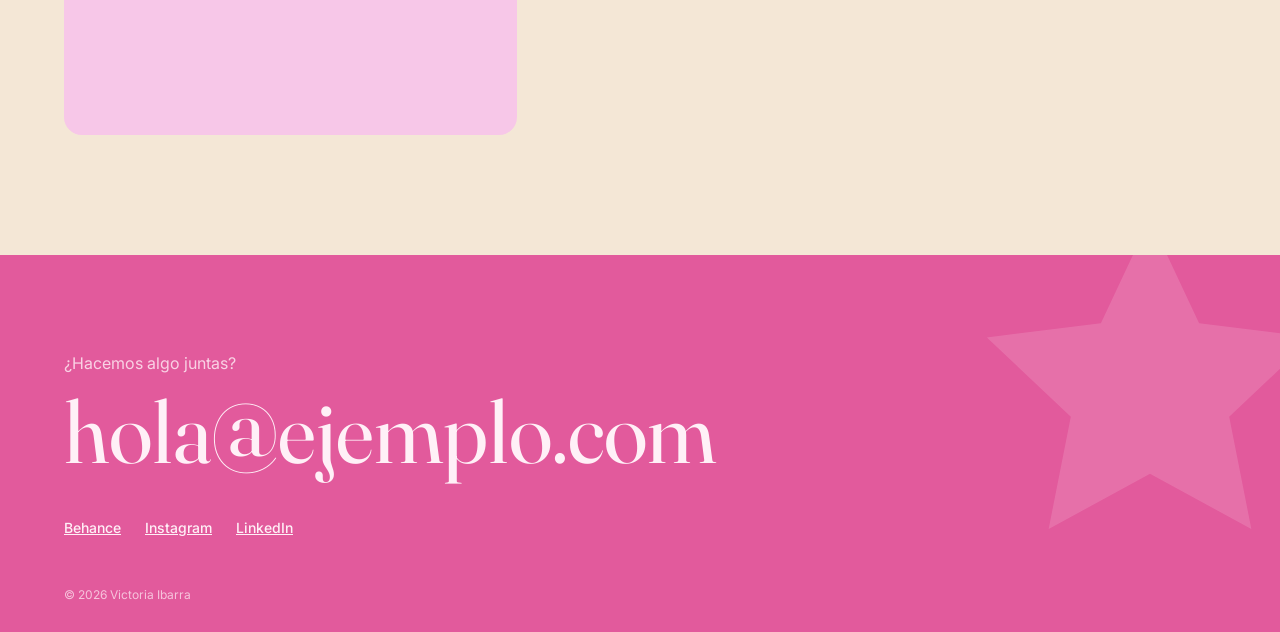
==== commit 725f15ec: "Paletas de Pinterest con selector temporal y estrellas Co-Authored-By: Claude Opus 5.5 <noreply@anth" ====
--- a/index.html
+++ b/index.html
@@ -1,5 +1,5 @@
 <!DOCTYPE html>
-<html lang="es">
+<html lang="es" data-tema="sabbia">
 <head>
 <meta charset="UTF-8">
 <meta name="viewport" content="width=device-width, initial-scale=1">
@@ -9,41 +9,55 @@
 <link rel="preconnect" href="https://fonts.gstatic.com" crossorigin>
 <link href="https://fonts.googleapis.com/css2?family=Fraunces:ital,opsz,wght@0,9..144,400;0,9..144,600;1,9..144,400&family=Inter:wght@400;500&display=swap" rel="stylesheet">
 <style>
-  :root{
-    --ciruela:#6E1E3B;
-    --crema:#F5ECDD;
-    --amarillo:#F9DD8A;
-    --terracota:#D76A4D;
-    --tinta:#3A1026;
-    --radio:18px;
-  }
+  /* ===== PALETAS ===== */
+  [data-tema="sabbia"]{ --fondo:#F4E7D6; --texto:#2B1630; --fuerte:#EB6B2F; --sobre-fuerte:#FFF4E8; --fuerte2:#E25A9C; --sobre-fuerte2:#FFF0F7; --detalle:#EB6B2F; --suave:#F7C7E8; --suave2:#D4B5F6; --estrella:#E25A9C; }
+  [data-tema="chilli"]{ --fondo:#FFF1F3; --texto:#4A0A0C; --fuerte:#AA0003; --sobre-fuerte:#FFD6DE; --fuerte2:#FFA1C2; --sobre-fuerte2:#5A0002; --detalle:#AA0003; --suave:#FFD6DE; --suave2:#FFF3B2; --estrella:#AA0003; }
+  [data-tema="retro"]{ --fondo:#F3EAD2; --texto:#3A1424; --fuerte:#B33355; --sobre-fuerte:#FBE9EF; --fuerte2:#A9C6E3; --sobre-fuerte2:#2A1A3A; --detalle:#B33355; --suave:#EBB8CB; --suave2:#A9C6E3; --estrella:#B33355; }
+  [data-tema="ciruela"]{ --fondo:#F5ECDD; --texto:#3A1026; --fuerte:#6E1E3B; --sobre-fuerte:#F5ECDD; --fuerte2:#6E1E3B; --sobre-fuerte2:#F5ECDD; --detalle:#D76A4D; --suave:#F9DD8A; --suave2:#E8D7BC; --estrella:#D76A4D; }
+  :root{ --radio:18px; }
+
   *{box-sizing:border-box;margin:0;padding:0}
   html{scroll-behavior:smooth}
-  body{background:var(--crema);color:var(--tinta);font-family:Inter,system-ui,sans-serif;font-size:16px;line-height:1.5;-webkit-font-smoothing:antialiased}
-  img{display:block;max-width:100%}
+  body{background:var(--fondo);color:var(--texto);font-family:Inter,system-ui,sans-serif;font-size:16px;line-height:1.5;-webkit-font-smoothing:antialiased;transition:background .4s,color .4s}
   a{color:inherit}
-  .serif{font-family:Fraunces,Georgia,serif}
+
+  /* ESTRELLAS */
+  .estrella{width:1em;height:1em;fill:var(--estrella);display:inline-block;vertical-align:-.1em;flex-shrink:0}
+  .gira{animation:gira 12s linear infinite}
+  .late{animation:late 2.4s ease-in-out infinite}
+  @keyframes gira{to{transform:rotate(360deg)}}
+  @keyframes late{50%{transform:scale(.7) rotate(20deg)}}
 
   /* NAV */
-  nav{position:sticky;top:0;z-index:10;display:flex;justify-content:space-between;align-items:center;padding:18px clamp(20px,5vw,64px);background:color-mix(in srgb,var(--crema) 88%,transparent);backdrop-filter:blur(8px)}
-  nav .logo{font-family:Fraunces,serif;font-weight:600;font-size:20px;text-decoration:none}
+  nav{position:sticky;top:0;z-index:10;display:flex;justify-content:space-between;align-items:center;padding:18px clamp(20px,5vw,64px);background:color-mix(in srgb,var(--fondo) 88%,transparent);backdrop-filter:blur(8px)}
+  nav .logo{font-family:Fraunces,serif;font-weight:600;font-size:20px;text-decoration:none;display:flex;align-items:center;gap:8px}
+  nav .logo .estrella{width:16px;height:16px}
   nav ul{display:flex;gap:clamp(14px,3vw,32px);list-style:none}
   nav ul a{text-decoration:none;font-size:14px;font-weight:500;position:relative}
-  nav ul a::after{content:"";position:absolute;left:0;bottom:-3px;width:100%;height:2px;background:var(--ciruela);transform:scaleX(0);transform-origin:left;transition:transform .3s}
+  nav ul a::after{content:"";position:absolute;left:0;bottom:-3px;width:100%;height:2px;background:var(--detalle);transform:scaleX(0);transform-origin:left;transition:transform .3s}
   nav ul a:hover::after{transform:scaleX(1)}
 
   /* INTRO */
-  .intro{padding:clamp(48px,10vw,120px) clamp(20px,5vw,64px) clamp(40px,6vw,72px);max-width:1200px}
-  .intro h1{font-family:Fraunces,serif;font-weight:400;font-size:clamp(40px,8vw,104px);line-height:.95;letter-spacing:-.03em}
-  .intro h1 em{color:var(--terracota)}
+  .intro{position:relative;padding:clamp(48px,10vw,120px) clamp(20px,5vw,64px) clamp(40px,6vw,72px)}
+  .intro h1{font-family:Fraunces,serif;font-weight:400;font-size:clamp(40px,8vw,104px);line-height:.95;letter-spacing:-.03em;max-width:1000px}
+  .intro h1 em{color:var(--detalle)}
+  .intro h1 .estrella{width:.55em;height:.55em;vertical-align:.35em;margin-left:.08em}
   .intro p{margin-top:24px;max-width:460px;font-size:17px;opacity:.75}
+  .intro .flotante{position:absolute;right:clamp(20px,8vw,120px);top:clamp(40px,8vw,100px);width:clamp(60px,10vw,130px);height:auto;fill:var(--suave2)}
   .chips{display:flex;flex-wrap:wrap;gap:8px;margin-top:24px}
-  .chip{padding:6px 14px;border-radius:99px;font-size:13px;font-weight:500;background:var(--amarillo)}
-  .chip:nth-child(2){background:var(--ciruela);color:var(--crema)}
-  .chip:nth-child(3){background:var(--tinta);color:var(--crema)}
+  .chip{padding:6px 14px;border-radius:99px;font-size:13px;font-weight:500;background:var(--suave);color:var(--texto)}
+  .chip:nth-child(2){background:var(--fuerte);color:var(--sobre-fuerte)}
+  .chip:nth-child(3){background:var(--suave2)}
+
+  /* CINTA DE ESTRELLAS */
+  .cinta{overflow:hidden;background:var(--texto);color:var(--fondo);padding:14px 0;margin-bottom:clamp(48px,8vw,96px)}
+  .cinta .pista{display:flex;width:max-content;animation:cinta 28s linear infinite}
+  .cinta span{display:flex;align-items:center;gap:24px;padding-right:24px;font-family:Fraunces,serif;font-size:clamp(18px,2.4vw,26px);white-space:nowrap}
+  .cinta .estrella{fill:var(--suave)}
+  @keyframes cinta{to{transform:translateX(-50%)}}
 
   section{padding:0 clamp(20px,5vw,64px) clamp(64px,10vw,120px)}
-  .titulo-seccion{display:flex;justify-content:space-between;align-items:baseline;border-top:1.5px solid var(--tinta);padding-top:16px;margin-bottom:32px}
+  .titulo-seccion{display:flex;justify-content:space-between;align-items:baseline;border-top:1.5px solid var(--texto);padding-top:16px;margin-bottom:32px}
   .titulo-seccion h2{font-family:Fraunces,serif;font-weight:400;font-size:clamp(28px,4vw,44px)}
   .titulo-seccion span{font-size:13px;opacity:.6}
 
@@ -54,40 +68,53 @@
   .card .media{position:relative;aspect-ratio:4/3;border-radius:var(--radio);overflow:hidden;transition:transform .5s cubic-bezier(.2,.8,.2,1)}
   .card.grande .media{aspect-ratio:16/9}
   .card:hover .media{transform:rotate(-1.2deg) scale(1.015)}
-  .card .media .slide{position:absolute;inset:0;display:grid;place-items:center;font-family:Fraunces,serif;font-size:clamp(20px,2.4vw,32px);opacity:0;transition:opacity .6s}
-  .card .media .slide.activa{opacity:1}
+  .slide{position:absolute;inset:0;display:grid;place-items:center;font-family:Fraunces,serif;font-size:clamp(20px,2.4vw,32px);opacity:0;transition:opacity .6s,background .4s}
+  .slide.activa{opacity:1}
+  .t1{background:var(--fuerte);color:var(--sobre-fuerte)}
+  .t2{background:var(--suave);color:var(--texto)}
+  .t3{background:var(--suave2);color:var(--texto)}
+  .t4{background:var(--fuerte2);color:var(--sobre-fuerte2)}
+  .t5{background:var(--texto);color:var(--fondo)}
   .card .info{display:flex;justify-content:space-between;gap:12px;margin-top:12px}
-  .card h3{font-family:Fraunces,serif;font-weight:400;font-size:22px}
+  .card h3{font-family:Fraunces,serif;font-weight:400;font-size:22px;display:flex;align-items:center;gap:8px}
+  .card h3 .estrella{width:14px;height:14px;opacity:0;transform:scale(0) rotate(-90deg);transition:.4s cubic-bezier(.2,.8,.2,1)}
+  .card:hover h3 .estrella{opacity:1;transform:none}
   .card .meta{font-size:13px;opacity:.6;text-align:right}
 
   /* COLONIA / INSTAGRAM */
-  .feed{display:grid;grid-template-columns:1fr 1fr;gap:clamp(24px,5vw,72px);align-items:center;background:var(--ciruela);color:var(--crema);border-radius:calc(var(--radio)*1.5);padding:clamp(28px,5vw,64px);overflow:hidden}
+  .feed{position:relative;display:grid;grid-template-columns:1fr 1fr;gap:clamp(24px,5vw,72px);align-items:center;background:var(--fuerte);color:var(--sobre-fuerte);border-radius:calc(var(--radio)*1.5);padding:clamp(28px,5vw,64px);overflow:hidden;transition:background .4s}
   .feed h3{font-family:Fraunces,serif;font-weight:400;font-size:clamp(32px,4.5vw,56px);line-height:1}
   .feed p{margin-top:16px;max-width:380px;opacity:.85}
-  .telefono{justify-self:center;width:min(280px,70vw);aspect-ratio:9/19;border-radius:40px;background:var(--tinta);padding:10px;box-shadow:0 30px 60px -20px rgba(0,0,0,.45);transform:rotate(4deg)}
-  .pantalla{height:100%;border-radius:32px;overflow:hidden;background:var(--crema);position:relative}
+  .feed .deco{position:absolute;width:180px;height:180px;left:-40px;bottom:-50px;fill:var(--fuerte2);opacity:.5}
+  .telefono{position:relative;justify-self:center;width:min(280px,70vw);aspect-ratio:9/19;border-radius:40px;background:var(--texto);padding:10px;box-shadow:0 30px 60px -20px rgba(0,0,0,.45);transform:rotate(4deg)}
+  .pantalla{height:100%;border-radius:32px;overflow:hidden;background:var(--fondo)}
   .pantalla .scroll{display:grid;grid-template-columns:repeat(3,1fr);gap:2px;animation:feed 22s linear infinite}
   .feed:hover .pantalla .scroll{animation-play-state:paused}
-  .post{aspect-ratio:4/5;display:grid;place-items:center;font-size:10px;font-weight:500;color:var(--crema)}
-  .post:nth-child(4n+1){background:var(--terracota)}
-  .post:nth-child(4n+2){background:var(--amarillo);color:var(--tinta)}
-  .post:nth-child(4n+3){background:#E8D7BC;color:var(--tinta)}
-  .post:nth-child(4n+4){background:var(--ciruela)}
+  .post{aspect-ratio:4/5;display:grid;place-items:center;font-size:10px;font-weight:500}
   @keyframes feed{to{transform:translateY(-50%)}}
 
   /* SOBRE MÍ */
   .sobre{display:grid;grid-template-columns:5fr 7fr;gap:clamp(24px,5vw,72px);align-items:start}
-  .foto{aspect-ratio:4/5;border-radius:var(--radio);background:var(--amarillo);display:grid;place-items:center;font-family:Fraunces,serif;transform:rotate(-2deg)}
+  .foto{position:relative;aspect-ratio:4/5;border-radius:var(--radio);background:var(--suave);display:grid;place-items:center;font-family:Fraunces,serif;transform:rotate(-2deg)}
+  .foto .estrella{position:absolute;width:56px;height:56px;top:-20px;right:-16px}
   .sobre p{font-size:clamp(18px,2vw,24px);line-height:1.4;font-family:Fraunces,serif;margin-bottom:20px}
-  .sobre p em{color:var(--terracota)}
-  .herramientas{font-family:Inter,sans-serif;font-size:14px;opacity:.7}
+  .sobre p em{color:var(--detalle)}
+  .herramientas{display:flex;flex-wrap:wrap;gap:6px 14px;list-style:none;font-size:14px}
+  .herramientas li{display:flex;align-items:center;gap:6px;opacity:.8}
+  .herramientas .estrella{width:10px;height:10px}
 
   /* CONTACTO */
-  footer{background:var(--ciruela);color:var(--crema);padding:clamp(48px,8vw,96px) clamp(20px,5vw,64px) 28px}
+  footer{position:relative;overflow:hidden;background:var(--fuerte2);color:var(--sobre-fuerte2);padding:clamp(48px,8vw,96px) clamp(20px,5vw,64px) 28px;transition:background .4s}
   footer a.mail{font-family:Fraunces,serif;font-size:clamp(32px,7vw,88px);line-height:1;text-decoration:none;display:inline-block;border-bottom:2px solid transparent;transition:border-color .3s}
-  footer a.mail:hover{border-color:var(--crema)}
+  footer a.mail:hover{border-color:currentColor}
   footer .redes{display:flex;gap:24px;margin-top:40px;font-size:14px;font-weight:500}
   footer small{display:block;margin-top:48px;opacity:.7;font-size:12px}
+  footer .grande{position:absolute;right:-60px;top:-60px;width:clamp(180px,30vw,380px);height:auto;fill:var(--sobre-fuerte2);opacity:.15}
+
+  /* SELECTOR DE PALETA (temporal, para probar) */
+  .paletas{position:fixed;right:16px;bottom:16px;z-index:20;display:flex;align-items:center;gap:8px;background:#fff;color:#222;padding:8px 10px;border-radius:99px;box-shadow:0 6px 24px rgba(0,0,0,.18);font-size:12px;font-weight:500}
+  .paletas button{width:26px;height:26px;border-radius:50%;border:2px solid transparent;cursor:pointer;padding:0}
+  .paletas button[aria-pressed="true"]{border-color:#222}
 
   /* APARICIÓN AL SCROLLEAR */
   .aparece{opacity:0;transform:translateY(24px);transition:opacity .8s ease,transform .8s cubic-bezier(.2,.8,.2,1)}
@@ -97,6 +124,11 @@
     .card,.card.grande{grid-column:span 12}
     .feed,.sobre{grid-template-columns:1fr}
     .telefono{transform:rotate(2deg)}
+    .intro .flotante{top:16px;opacity:.6}
+    nav .logo{font-size:17px;white-space:nowrap}
+    nav ul{gap:14px}
+    nav ul a{font-size:13px;white-space:nowrap}
+    nav ul li:nth-child(3){display:none}
   }
   @media (prefers-reduced-motion:reduce){
     *{animation:none!important;transition:none!important}
@@ -106,8 +138,13 @@
 </head>
 <body>
 
+<svg width="0" height="0" style="position:absolute" aria-hidden="true">
+  <symbol id="e4" viewBox="0 0 24 24"><path d="M12 0C13 8 16 11 24 12C16 13 13 16 12 24C11 16 8 13 0 12C8 11 11 8 12 0Z"/></symbol>
+  <symbol id="e5" viewBox="0 0 24 24"><path d="M12 1.5l3.1 6.6 7.2.9-5.3 5 1.4 7.1L12 17.6 5.6 21.1 7 14l-5.3-5 7.2-.9z"/></symbol>
+</svg>
+
 <nav>
-  <a href="#" class="logo">Victoria Ibarra</a>
+  <a href="#" class="logo"><svg class="estrella gira"><use href="#e4"/></svg>Victoria Ibarra</a>
   <ul>
     <li><a href="#trabajos">Trabajos</a></li>
     <li><a href="#sobre">Sobre mí</a></li>
@@ -116,7 +153,8 @@
 </nav>
 
 <header class="intro">
-  <h1 class="aparece">Dirección de arte<br>con <em>algo</em> para decir.</h1>
+  <svg class="flotante gira" viewBox="0 0 24 24" aria-hidden="true"><use href="#e4"/></svg>
+  <h1 class="aparece">Dirección de arte<br>con <em>algo</em><svg class="estrella late"><use href="#e5"/></svg> para decir.</h1>
   <p class="aparece">Publicidad, contenido y producción creativa desde Buenos Aires.</p>
   <div class="chips aparece">
     <span class="chip">Dirección de arte</span>
@@ -125,36 +163,44 @@
   </div>
 </header>
 
+<div class="cinta" aria-hidden="true">
+  <div class="pista">
+    <span>Dirección de arte <svg class="estrella"><use href="#e5"/></svg> Copywriting <svg class="estrella"><use href="#e4"/></svg> Social media <svg class="estrella"><use href="#e5"/></svg> Contenido <svg class="estrella"><use href="#e4"/></svg> Producción creativa <svg class="estrella"><use href="#e5"/></svg></span>
+    <span>Dirección de arte <svg class="estrella"><use href="#e5"/></svg> Copywriting <svg class="estrella"><use href="#e4"/></svg> Social media <svg class="estrella"><use href="#e5"/></svg> Contenido <svg class="estrella"><use href="#e4"/></svg> Producción creativa <svg class="estrella"><use href="#e5"/></svg></span>
+  </div>
+</div>
+
 <section id="trabajos">
   <div class="titulo-seccion"><h2>Trabajos</h2><span>2024 — 2026</span></div>
   <div class="grid">
     <a class="card grande aparece" href="#">
-      <div class="media" data-colores="#3A1026,#6E1E3B,#D76A4D"><div class="slide">No alimentes a la bestia</div></div>
-      <div class="info"><h3>No alimentes a la bestia</h3><span class="meta">Campaña<br>Dirección de arte</span></div>
-    </a>
-    <a class="card aparece" href="#">
-      <div class="media" data-colores="#F9DD8A,#D76A4D,#F5ECDD"><div class="slide">Bruja en escoba</div></div>
-      <div class="info"><h3>Proyecto bruja</h3><span class="meta">Gráfica</span></div>
-    </a>
-    <a class="card aparece" href="#">
-      <div class="media" data-colores="#6E1E3B,#3A1026,#F9DD8A"><div class="slide">Caribbean Cinemas</div></div>
-      <div class="info"><h3>Caribbean Cinemas</h3><span class="meta">Branding</span></div>
-    </a>
-    <a class="card aparece" href="#">
-      <div class="media" data-colores="#E8D7BC,#D76A4D,#F9DD8A"><div class="slide">Studia</div></div>
-      <div class="info"><h3>Studia</h3><span class="meta">UX/UI</span></div>
-    </a>
-    <a class="card aparece" href="#">
-      <div class="media" data-colores="#F2C9B8,#6E1E3B,#F5ECDD"><div class="slide">Pichichus</div></div>
-      <div class="info"><h3>Pichichus</h3><span class="meta">Sitio web</span></div>
+      <div class="media" data-tonos="5,1,2" data-label="No alimentes a la bestia"></div>
+      <div class="info"><h3>No alimentes a la bestia<svg class="estrella"><use href="#e4"/></svg></h3><span class="meta">Campaña<br>Dirección de arte</span></div>
+    </a>
+    <a class="card aparece" href="#">
+      <div class="media" data-tonos="3,4,2" data-label="Bruja en escoba"></div>
+      <div class="info"><h3>Proyecto bruja<svg class="estrella"><use href="#e4"/></svg></h3><span class="meta">Gráfica</span></div>
+    </a>
+    <a class="card aparece" href="#">
+      <div class="media" data-tonos="1,5,3" data-label="Caribbean Cinemas"></div>
+      <div class="info"><h3>Caribbean Cinemas<svg class="estrella"><use href="#e4"/></svg></h3><span class="meta">Branding</span></div>
+    </a>
+    <a class="card aparece" href="#">
+      <div class="media" data-tonos="2,1,3" data-label="Studia"></div>
+      <div class="info"><h3>Studia<svg class="estrella"><use href="#e4"/></svg></h3><span class="meta">UX/UI</span></div>
+    </a>
+    <a class="card aparece" href="#">
+      <div class="media" data-tonos="4,2,5" data-label="Pichichus"></div>
+      <div class="info"><h3>Pichichus<svg class="estrella"><use href="#e4"/></svg></h3><span class="meta">Sitio web</span></div>
     </a>
   </div>
 </section>
 
 <section>
   <div class="feed aparece">
-    <div>
-      <span class="chip" style="color:var(--tinta)">Social media</span>
+    <svg class="deco gira" viewBox="0 0 24 24" aria-hidden="true"><use href="#e5"/></svg>
+    <div style="position:relative">
+      <span class="chip">Social media</span>
       <h3 style="margin-top:20px">Colonia Express</h3>
       <p>Piezas para Instagram de la naviera: copy, dirección de arte y calendario de contenido. Pasá el mouse por el teléfono para frenar el feed.</p>
     </div>
@@ -165,38 +211,60 @@
 <section id="sobre">
   <div class="titulo-seccion"><h2>Sobre mí</h2><span>Buenos Aires</span></div>
   <div class="sobre">
-    <div class="foto aparece">tu foto acá</div>
+    <div class="foto aparece"><svg class="estrella late"><use href="#e4"/></svg>tu foto acá</div>
     <div class="aparece">
       <p>Soy Victoria. Vengo del diseño multimedial y me metí en la publicidad porque me gusta que las ideas <em>hagan ruido</em>.</p>
       <p>Me obsesionan los detalles, el copy que se queda pegado y las piezas que se ven bien en un feed lleno de cosas.</p>
-      <p class="herramientas">Photoshop · Illustrator · After Effects · Premiere · Figma · Canva · Generación de imagen con IA</p>
+      <ul class="herramientas">
+        <li><svg class="estrella"><use href="#e4"/></svg>Photoshop</li>
+        <li><svg class="estrella"><use href="#e4"/></svg>Illustrator</li>
+        <li><svg class="estrella"><use href="#e4"/></svg>After Effects</li>
+        <li><svg class="estrella"><use href="#e4"/></svg>Premiere</li>
+        <li><svg class="estrella"><use href="#e4"/></svg>Figma</li>
+        <li><svg class="estrella"><use href="#e4"/></svg>Canva</li>
+        <li><svg class="estrella"><use href="#e4"/></svg>Imagen con IA</li>
+      </ul>
     </div>
   </div>
 </section>
 
 <footer id="contacto">
-  <p style="opacity:.8;margin-bottom:12px">¿Hacemos algo juntas?</p>
-  <a class="mail" href="mailto:hola@ejemplo.com">hola@ejemplo.com</a>
-  <div class="redes">
+  <svg class="grande gira" viewBox="0 0 24 24" aria-hidden="true"><use href="#e5"/></svg>
+  <p style="opacity:.8;margin-bottom:12px;position:relative">¿Hacemos algo juntas?</p>
+  <a class="mail" href="mailto:hola@ejemplo.com" style="position:relative">hola@ejemplo.com</a>
+  <div class="redes" style="position:relative">
     <a href="#">Behance</a><a href="#">Instagram</a><a href="#">LinkedIn</a>
   </div>
-  <small>© 2026 Victoria Ibarra</small>
+  <small style="position:relative">© 2026 Victoria Ibarra</small>
 </footer>
 
+<div class="paletas" role="group" aria-label="Probar paleta">
+  Paleta
+  <button data-t="sabbia" style="background:conic-gradient(#EB6B2F 0 33%,#E25A9C 0 66%,#D4B5F6 0)" title="Sabbia: naranja, rosa, lavanda"></button>
+  <button data-t="chilli" style="background:conic-gradient(#AA0003 0 33%,#FFA1C2 0 66%,#FFF3B2 0)" title="Chilli: rojo, rosa, limón"></button>
+  <button data-t="retro" style="background:conic-gradient(#B33355 0 33%,#EBB8CB 0 66%,#A9C6E3 0)" title="Retro: berry, chicle, celeste"></button>
+  <button data-t="ciruela" style="background:conic-gradient(#6E1E3B 0 33%,#D76A4D 0 66%,#F9DD8A 0)" title="Ciruela"></button>
+</div>
+
 <script>
+  // Selector de paleta (temporal)
+  const html = document.documentElement;
+  const botones = document.querySelectorAll('.paletas button');
+  const usar = t => { html.dataset.tema = t; botones.forEach(b => b.setAttribute('aria-pressed', b.dataset.t === t)); try { localStorage.setItem('tema', t); } catch(e) {} };
+  let guardado = null; try { guardado = localStorage.getItem('tema'); } catch(e) {}
+  usar(guardado || 'sabbia');
+  botones.forEach(b => b.addEventListener('click', () => usar(b.dataset.t)));
+
   // Aparición suave al scrollear
   const io = new IntersectionObserver(es => es.forEach(e => {
     if (e.isIntersecting) { e.target.classList.add('visible'); io.unobserve(e.target); }
   }), {threshold:.15});
   document.querySelectorAll('.aparece').forEach(el => io.observe(el));
 
-  // Cada tarjeta: las "fotos" se van pasando al pasar el mouse
+  // Tarjetas: las "fotos" se van pasando al pasar el mouse
   document.querySelectorAll('.card .media').forEach(media => {
-    const colores = media.dataset.colores.split(',');
-    const label = media.querySelector('.slide').textContent;
-    media.innerHTML = colores.map((c,i) =>
-      `<div class="slide${i===0?' activa':''}" style="background:${c};color:${['#3A1026','#6E1E3B','#D76A4D'].includes(c)?'#F6EBD3':'#2A1E1A'}">${label} · ${i+1}</div>`
-    ).join('');
+    const tonos = media.dataset.tonos.split(',');
+    media.innerHTML = tonos.map((t,i) => `<div class="slide t${t}${i===0?' activa':''}">${media.dataset.label} · ${i+1}</div>`).join('');
     const slides = media.querySelectorAll('.slide');
     let i = 0, timer;
     const pasar = () => { slides[i].classList.remove('activa'); i = (i+1)%slides.length; slides[i].classList.add('activa'); };
@@ -204,8 +272,8 @@
     media.parentElement.addEventListener('mouseleave', () => clearInterval(timer));
   });
 
-  // Feed de Instagram (placeholder: 12 posts, duplicados para loop infinito)
-  const posts = Array.from({length:12}, (_,i) => `<div class="post">post ${i+1}</div>`).join('');
+  // Feed de Instagram (placeholder)
+  const posts = Array.from({length:12}, (_,i) => `<div class="post t${[1,2,3,4][i%4]}">post ${i+1}</div>`).join('');
   document.getElementById('posts').innerHTML = posts + posts;
 </script>
 </body>
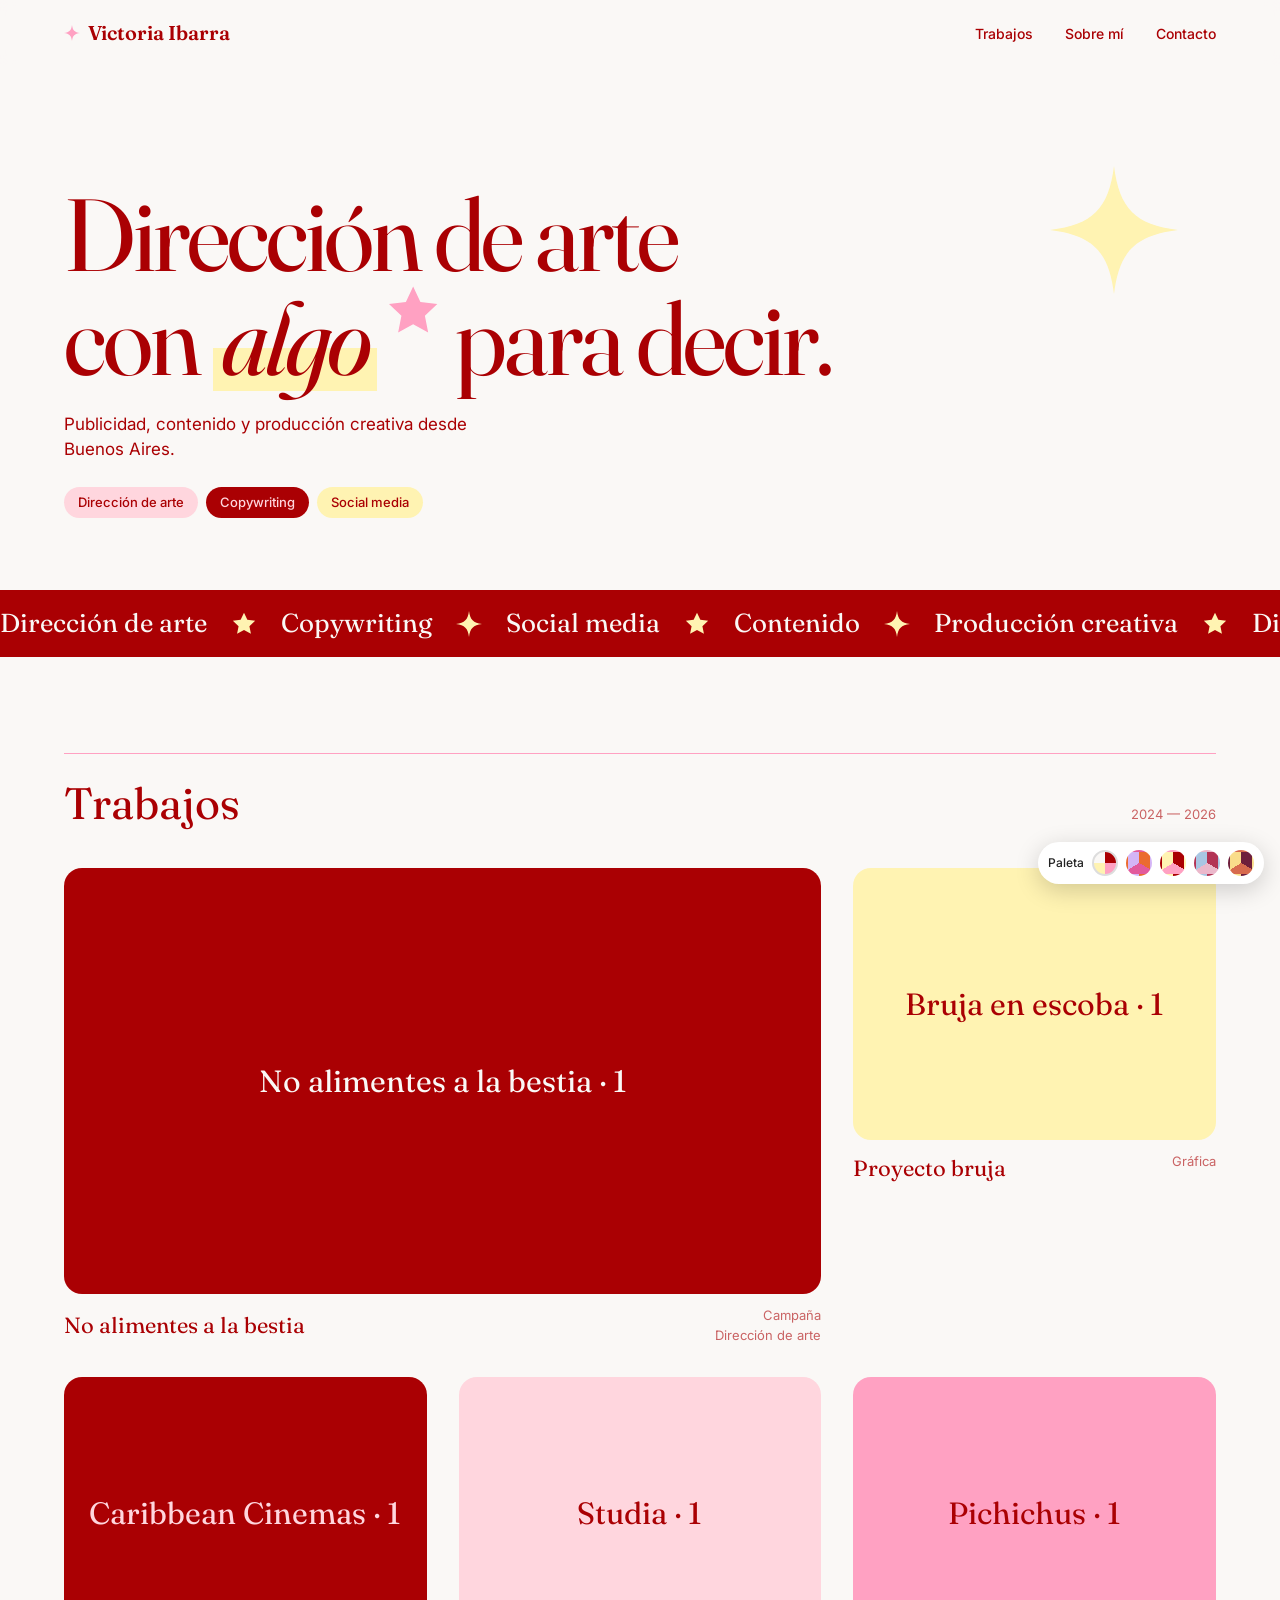
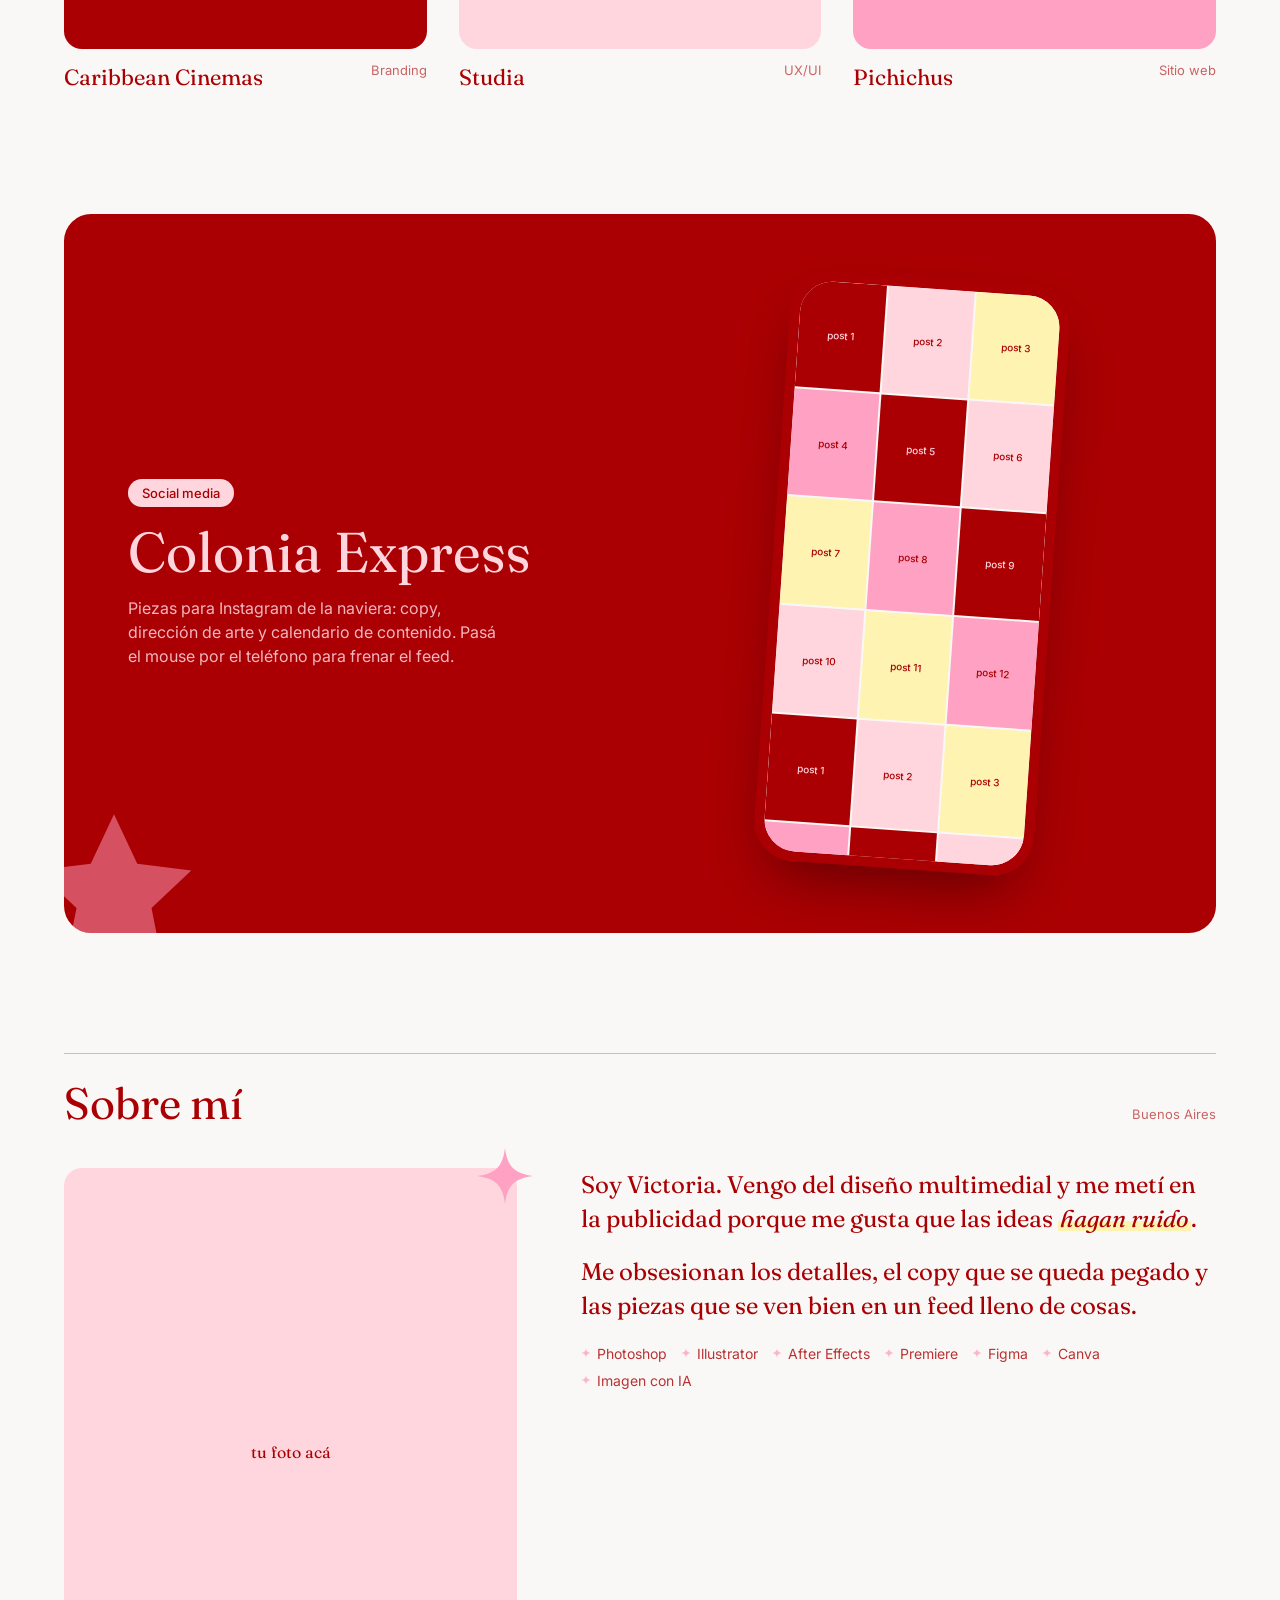
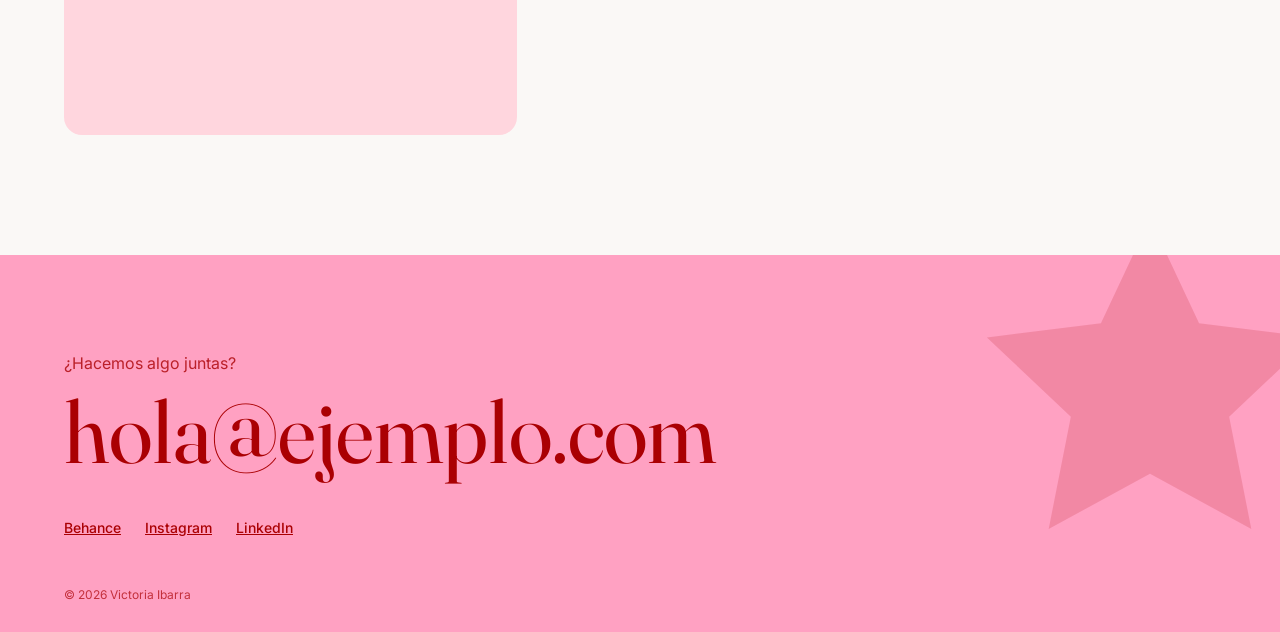
==== commit 1cc49088: "Paleta blanco + Chilli con textos en color Co-Authored-By: Claude Opus 5.5 <noreply@anthropic.com> C" ====
--- a/index.html
+++ b/index.html
@@ -1,5 +1,5 @@
 <!DOCTYPE html>
-<html lang="es" data-tema="sabbia">
+<html lang="es" data-tema="blanco">
 <head>
 <meta charset="UTF-8">
 <meta name="viewport" content="width=device-width, initial-scale=1">
@@ -10,6 +10,10 @@
 <link href="https://fonts.googleapis.com/css2?family=Fraunces:ital,opsz,wght@0,9..144,400;0,9..144,600;1,9..144,400&family=Inter:wght@400;500&display=swap" rel="stylesheet">
 <style>
   /* ===== PALETAS ===== */
+  [data-tema="blanco"]{ --fondo:#FAF8F6; --texto:#AA0003; --fuerte:#AA0003; --sobre-fuerte:#FFD6DE; --fuerte2:#FFA1C2; --sobre-fuerte2:#AA0003; --detalle:#AA0003; --suave:#FFD6DE; --suave2:#FFF3B2; --estrella:#FFA1C2; }
+  [data-tema="blanco"] .intro h1 em,[data-tema="blanco"] .sobre p em{background:linear-gradient(transparent 58%,#FFF3B2 58% 92%,transparent 92%);padding:0 .08em}
+  [data-tema="blanco"] .titulo-seccion{border-top-color:#FFA1C2}
+  [data-tema="blanco"] .cinta .estrella{fill:#FFF3B2}
   [data-tema="sabbia"]{ --fondo:#F4E7D6; --texto:#2B1630; --fuerte:#EB6B2F; --sobre-fuerte:#FFF4E8; --fuerte2:#E25A9C; --sobre-fuerte2:#FFF0F7; --detalle:#EB6B2F; --suave:#F7C7E8; --suave2:#D4B5F6; --estrella:#E25A9C; }
   [data-tema="chilli"]{ --fondo:#FFF1F3; --texto:#4A0A0C; --fuerte:#AA0003; --sobre-fuerte:#FFD6DE; --fuerte2:#FFA1C2; --sobre-fuerte2:#5A0002; --detalle:#AA0003; --suave:#FFD6DE; --suave2:#FFF3B2; --estrella:#AA0003; }
   [data-tema="retro"]{ --fondo:#F3EAD2; --texto:#3A1424; --fuerte:#B33355; --sobre-fuerte:#FBE9EF; --fuerte2:#A9C6E3; --sobre-fuerte2:#2A1A3A; --detalle:#B33355; --suave:#EBB8CB; --suave2:#A9C6E3; --estrella:#B33355; }
@@ -240,6 +244,7 @@
 
 <div class="paletas" role="group" aria-label="Probar paleta">
   Paleta
+  <button data-t="blanco" style="background:conic-gradient(#AA0003 0 25%,#FFA1C2 0 50%,#FFF3B2 0 75%,#FAF8F6 0);border-color:#ddd" title="Blanco con Chilli"></button>
   <button data-t="sabbia" style="background:conic-gradient(#EB6B2F 0 33%,#E25A9C 0 66%,#D4B5F6 0)" title="Sabbia: naranja, rosa, lavanda"></button>
   <button data-t="chilli" style="background:conic-gradient(#AA0003 0 33%,#FFA1C2 0 66%,#FFF3B2 0)" title="Chilli: rojo, rosa, limón"></button>
   <button data-t="retro" style="background:conic-gradient(#B33355 0 33%,#EBB8CB 0 66%,#A9C6E3 0)" title="Retro: berry, chicle, celeste"></button>
@@ -252,7 +257,7 @@
   const botones = document.querySelectorAll('.paletas button');
   const usar = t => { html.dataset.tema = t; botones.forEach(b => b.setAttribute('aria-pressed', b.dataset.t === t)); try { localStorage.setItem('tema', t); } catch(e) {} };
   let guardado = null; try { guardado = localStorage.getItem('tema'); } catch(e) {}
-  usar(guardado || 'sabbia');
+  usar(guardado || 'blanco');
   botones.forEach(b => b.addEventListener('click', () => usar(b.dataset.t)));
 
   // Aparición suave al scrollear
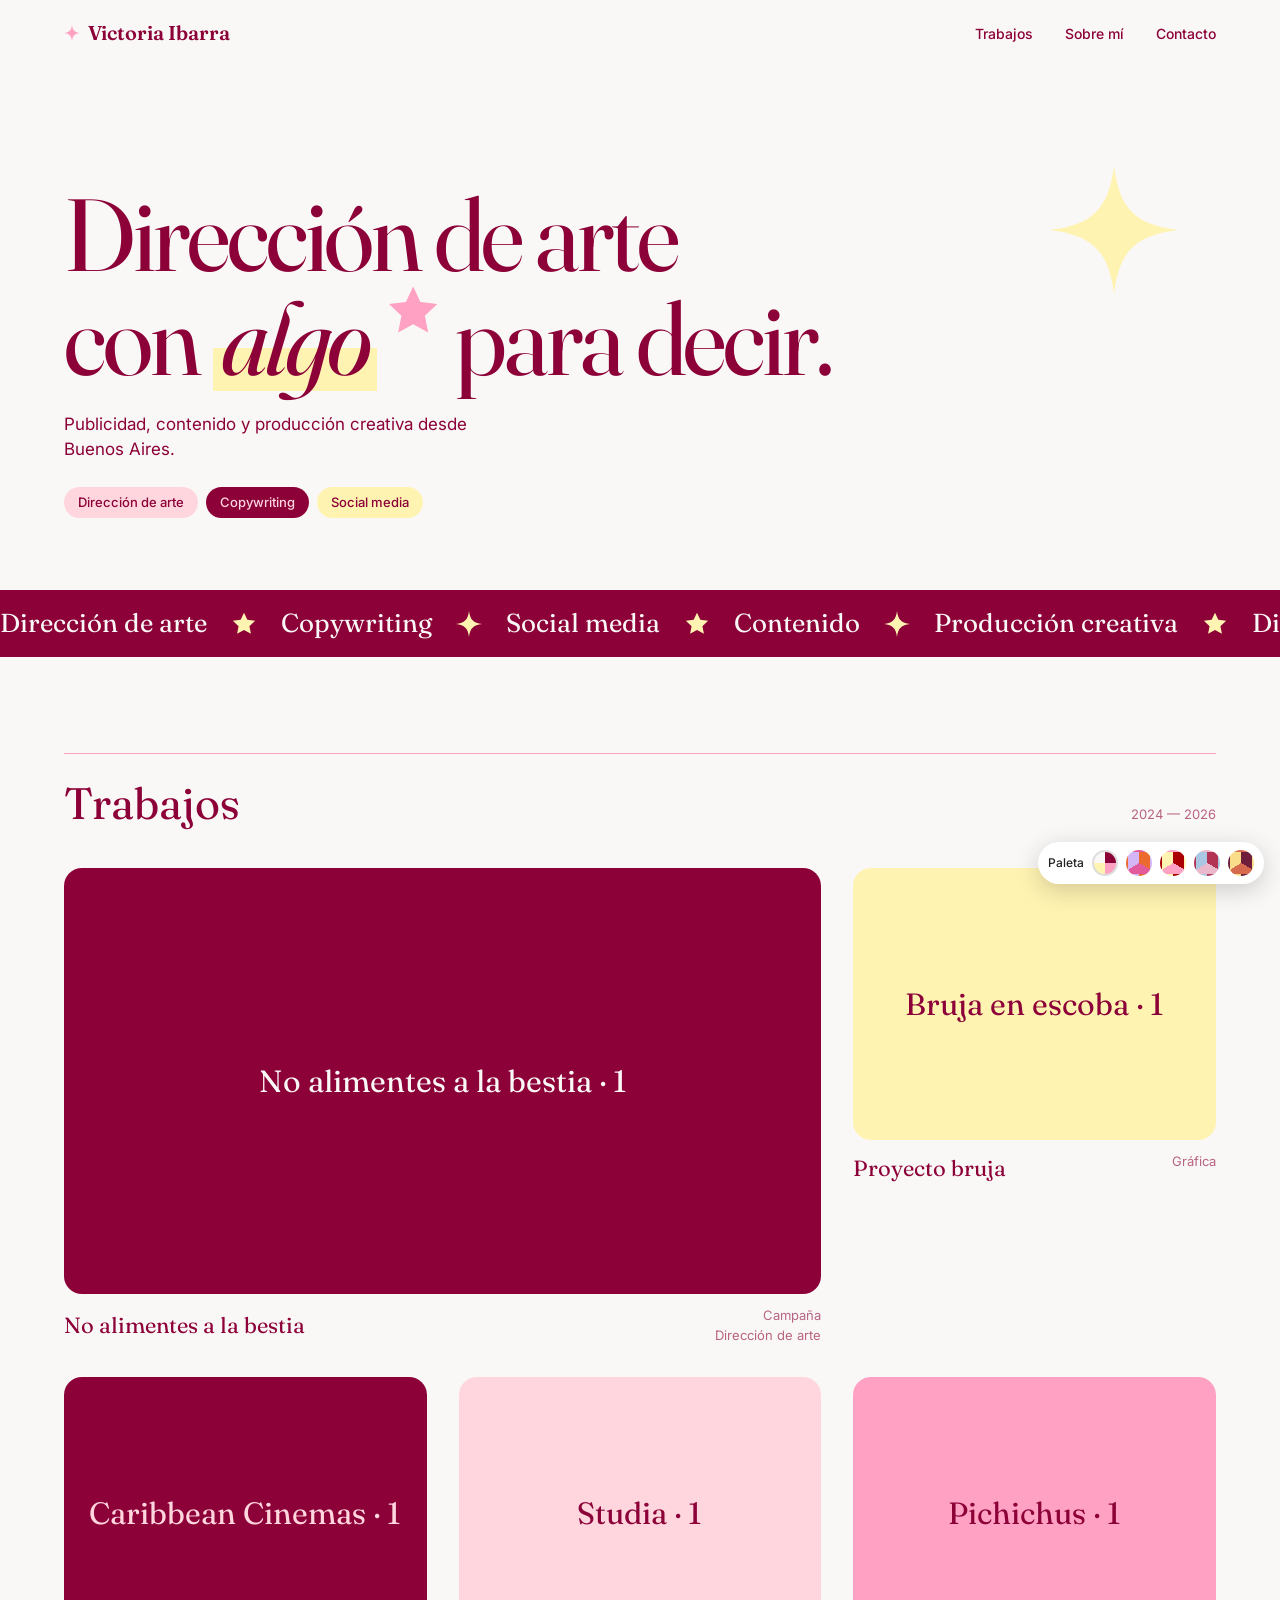
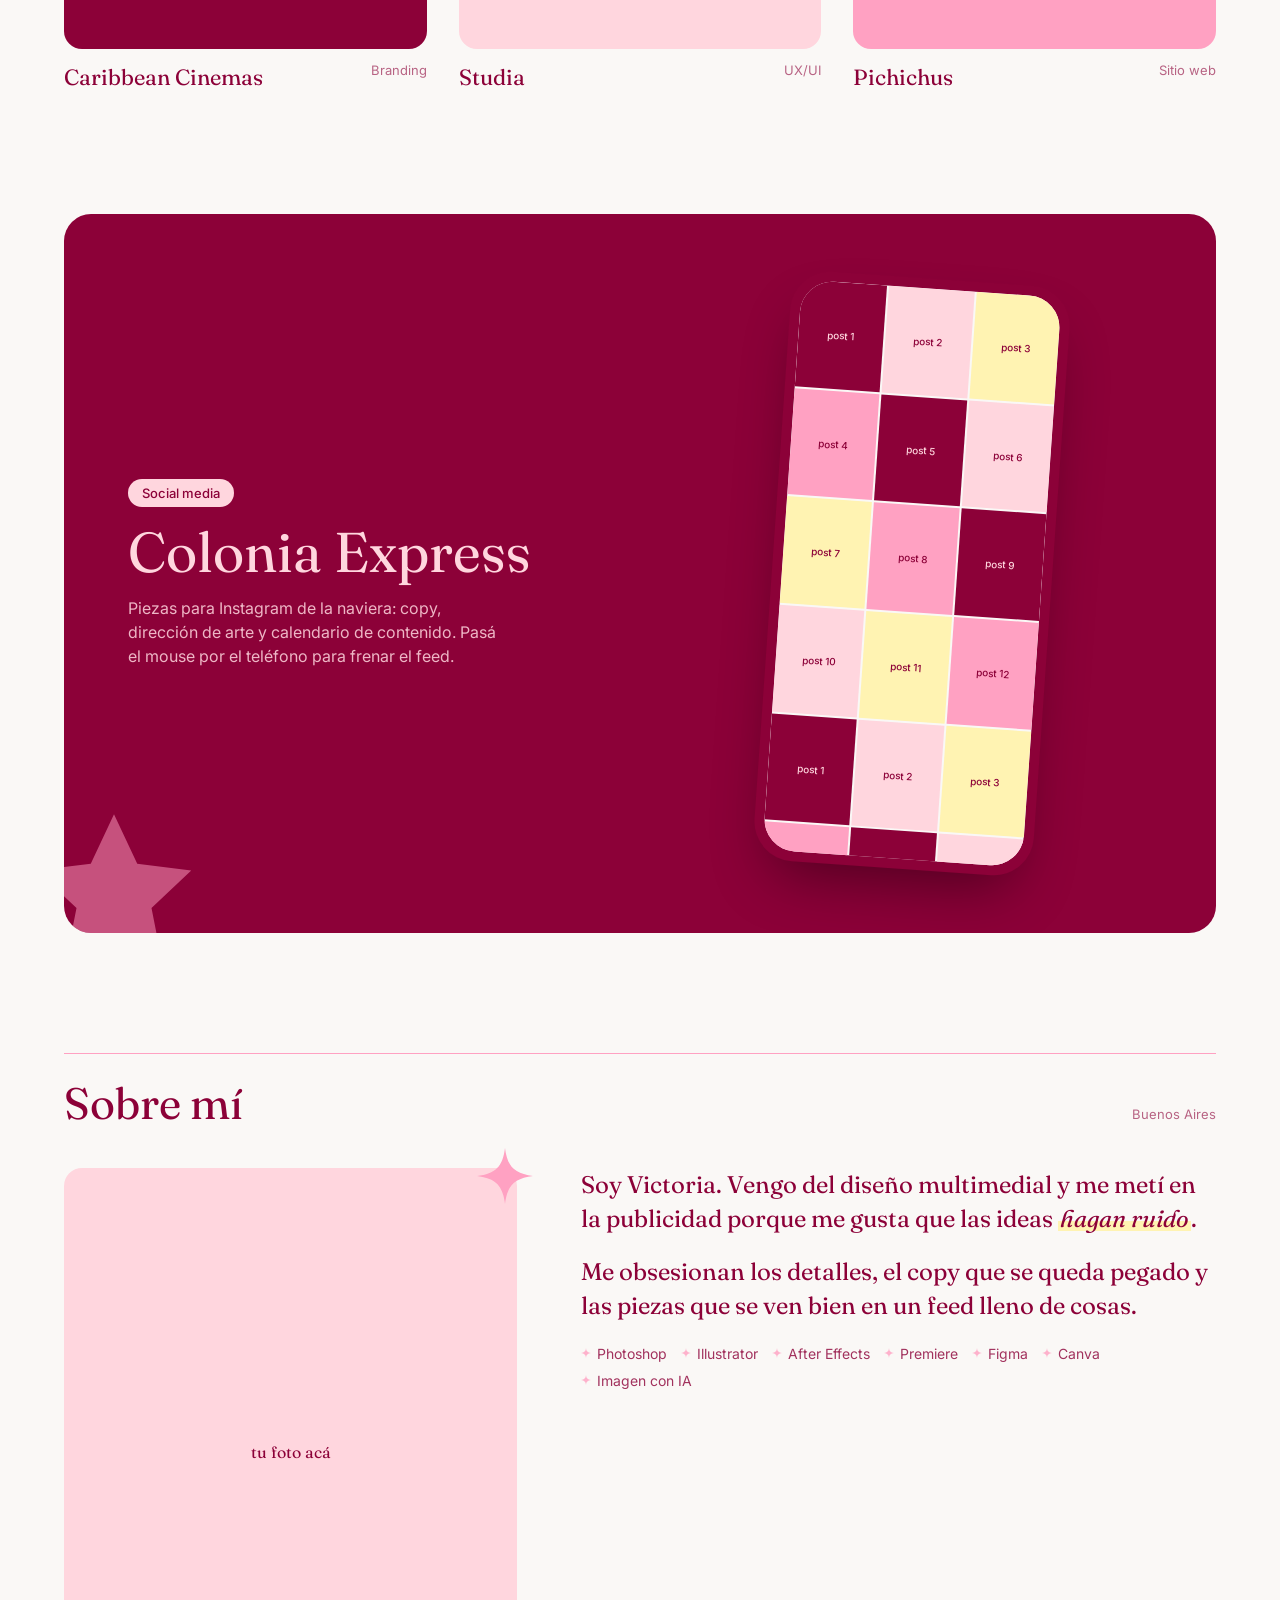
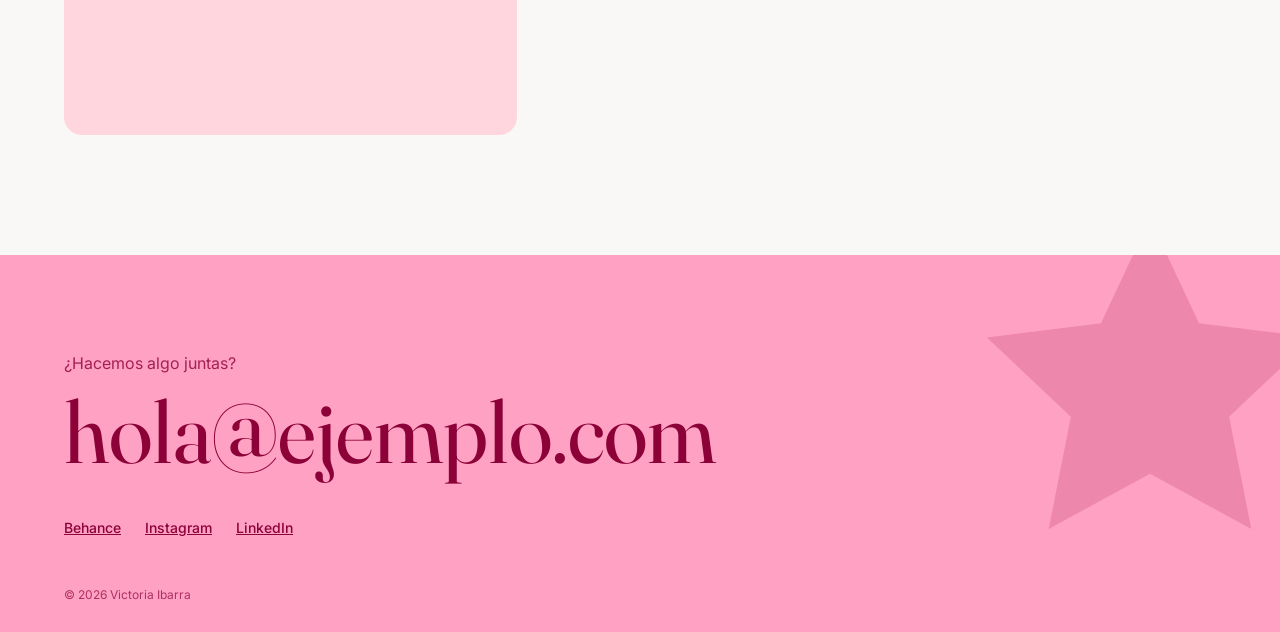
==== commit 811b924a: "Rojo Chilli reemplazado por Raspberry Co-Authored-By: Claude Opus 5.5 <noreply@anthropic.com> Claude" ====
--- a/index.html
+++ b/index.html
@@ -10,7 +10,7 @@
 <link href="https://fonts.googleapis.com/css2?family=Fraunces:ital,opsz,wght@0,9..144,400;0,9..144,600;1,9..144,400&family=Inter:wght@400;500&display=swap" rel="stylesheet">
 <style>
   /* ===== PALETAS ===== */
-  [data-tema="blanco"]{ --fondo:#FAF8F6; --texto:#AA0003; --fuerte:#AA0003; --sobre-fuerte:#FFD6DE; --fuerte2:#FFA1C2; --sobre-fuerte2:#AA0003; --detalle:#AA0003; --suave:#FFD6DE; --suave2:#FFF3B2; --estrella:#FFA1C2; }
+  [data-tema="blanco"]{ --fondo:#FAF8F6; --texto:#8C0138; --fuerte:#8C0138; --sobre-fuerte:#FFD6DE; --fuerte2:#FFA1C2; --sobre-fuerte2:#8C0138; --detalle:#8C0138; --suave:#FFD6DE; --suave2:#FFF3B2; --estrella:#FFA1C2; }
   [data-tema="blanco"] .intro h1 em,[data-tema="blanco"] .sobre p em{background:linear-gradient(transparent 58%,#FFF3B2 58% 92%,transparent 92%);padding:0 .08em}
   [data-tema="blanco"] .titulo-seccion{border-top-color:#FFA1C2}
   [data-tema="blanco"] .cinta .estrella{fill:#FFF3B2}
@@ -244,7 +244,7 @@
 
 <div class="paletas" role="group" aria-label="Probar paleta">
   Paleta
-  <button data-t="blanco" style="background:conic-gradient(#AA0003 0 25%,#FFA1C2 0 50%,#FFF3B2 0 75%,#FAF8F6 0);border-color:#ddd" title="Blanco con Chilli"></button>
+  <button data-t="blanco" style="background:conic-gradient(#8C0138 0 25%,#FFA1C2 0 50%,#FFF3B2 0 75%,#FAF8F6 0);border-color:#ddd" title="Blanco con Raspberry"></button>
   <button data-t="sabbia" style="background:conic-gradient(#EB6B2F 0 33%,#E25A9C 0 66%,#D4B5F6 0)" title="Sabbia: naranja, rosa, lavanda"></button>
   <button data-t="chilli" style="background:conic-gradient(#AA0003 0 33%,#FFA1C2 0 66%,#FFF3B2 0)" title="Chilli: rojo, rosa, limón"></button>
   <button data-t="retro" style="background:conic-gradient(#B33355 0 33%,#EBB8CB 0 66%,#A9C6E3 0)" title="Retro: berry, chicle, celeste"></button>
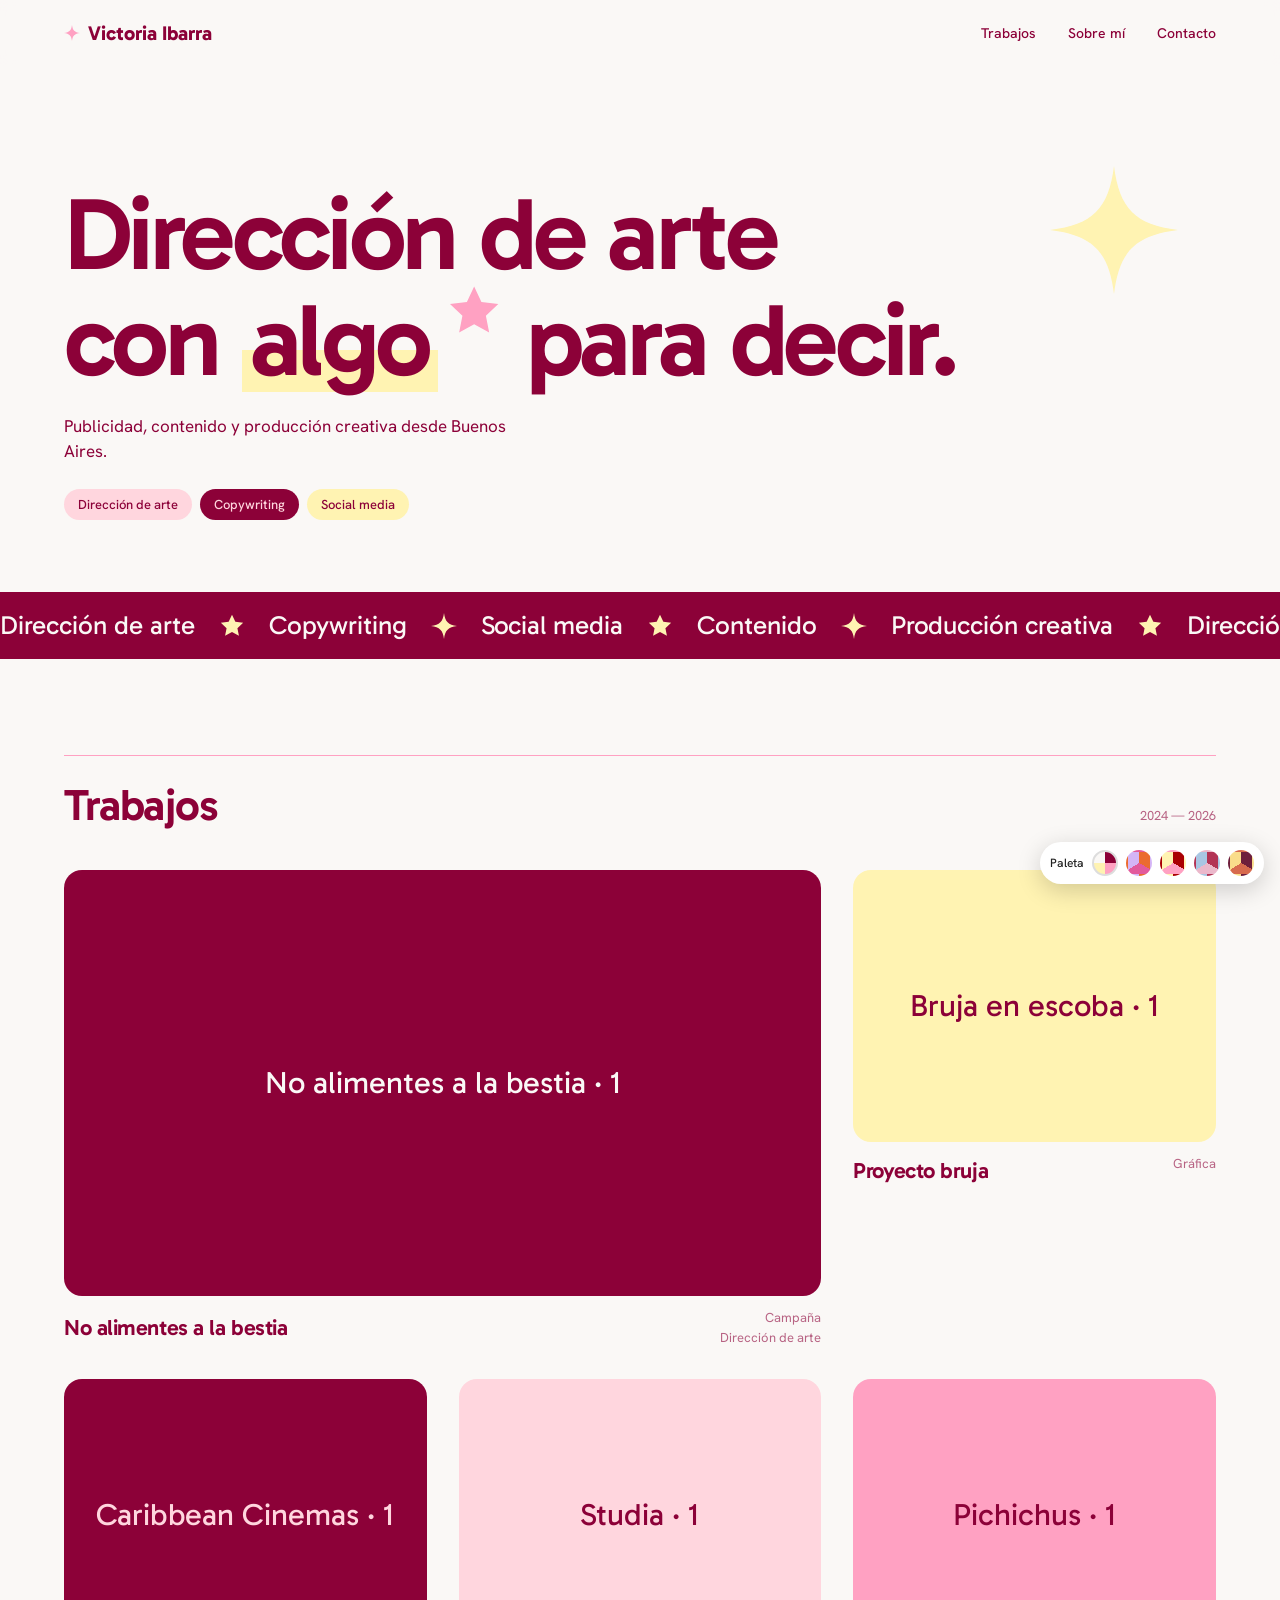
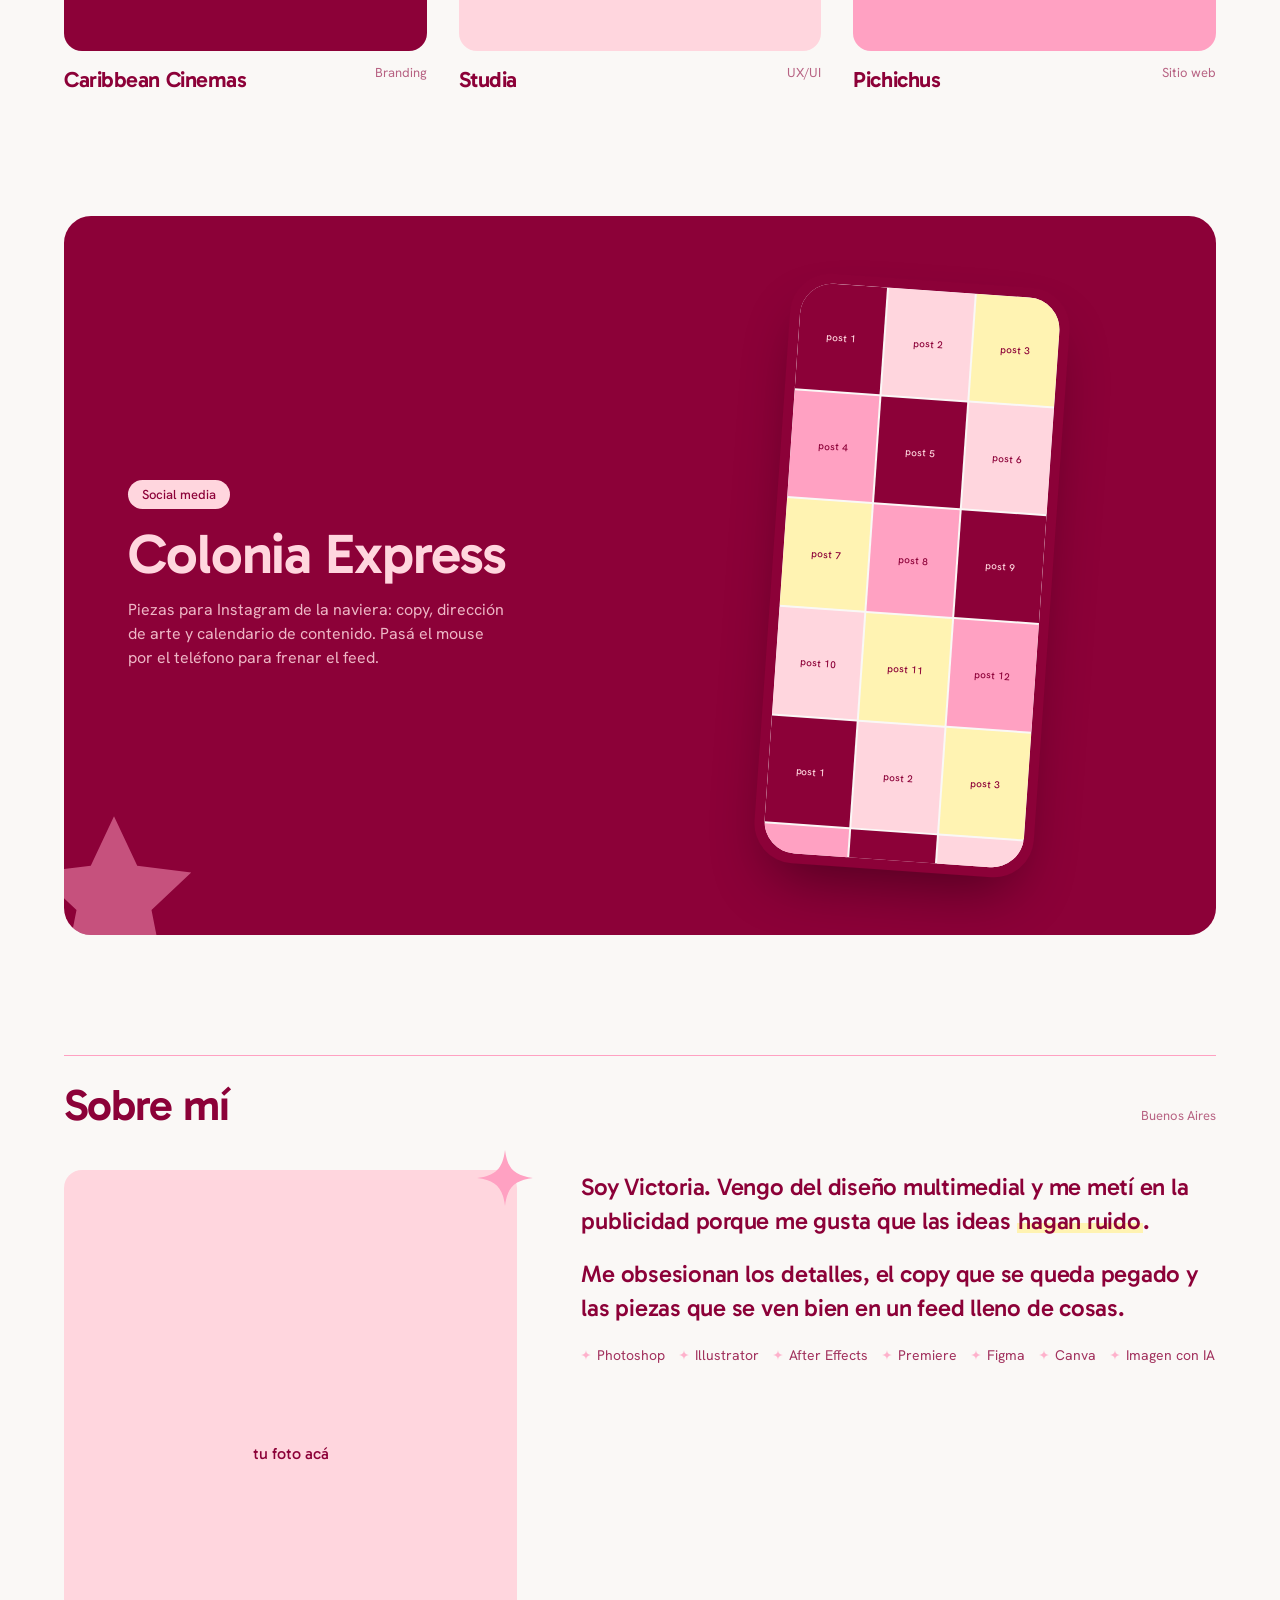
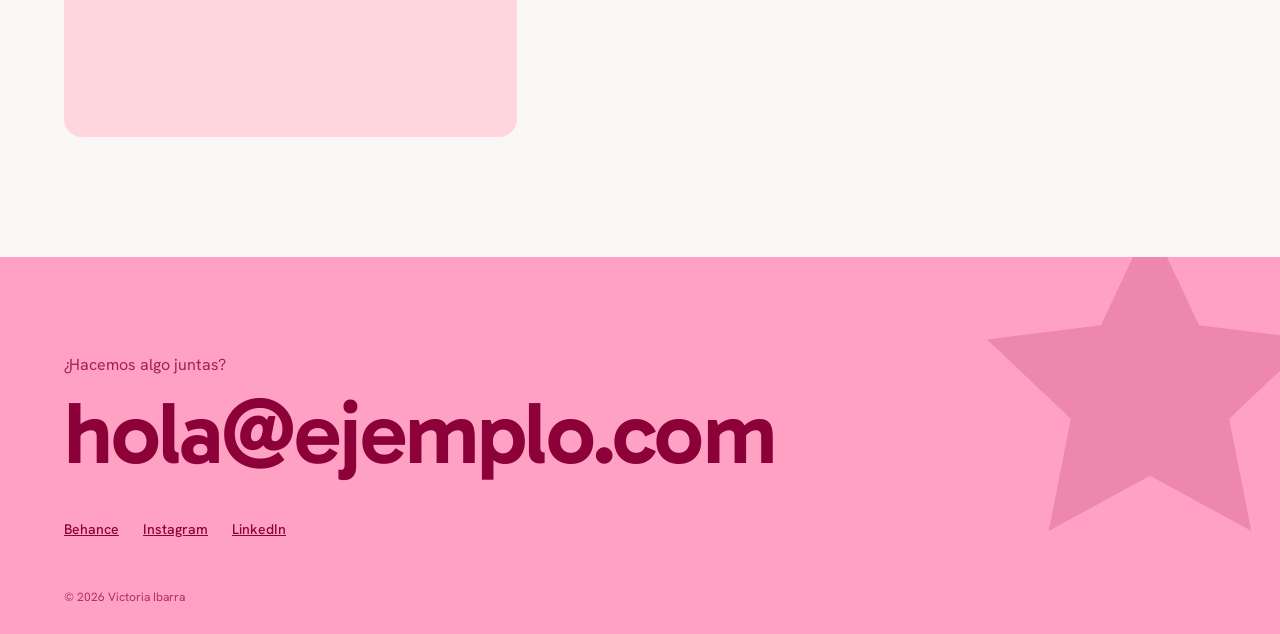
==== commit e440b3b4: "Tipografía: Gabarito + Hanken Grotesk Co-Authored-By: Claude Opus 5.5 <noreply@anthropic.com> Claude" ====
--- a/index.html
+++ b/index.html
@@ -7,7 +7,7 @@
 <meta name="description" content="Portfolio de Victoria Ibarra: dirección de arte, publicidad y contenido.">
 <link rel="preconnect" href="https://fonts.googleapis.com">
 <link rel="preconnect" href="https://fonts.gstatic.com" crossorigin>
-<link href="https://fonts.googleapis.com/css2?family=Fraunces:ital,opsz,wght@0,9..144,400;0,9..144,600;1,9..144,400&family=Inter:wght@400;500&display=swap" rel="stylesheet">
+<link href="https://fonts.googleapis.com/css2?family=Gabarito:wght@400..800&family=Hanken+Grotesk:wght@400;500&display=swap" rel="stylesheet">
 <style>
   /* ===== PALETAS ===== */
   [data-tema="blanco"]{ --fondo:#FAF8F6; --texto:#8C0138; --fuerte:#8C0138; --sobre-fuerte:#FFD6DE; --fuerte2:#FFA1C2; --sobre-fuerte2:#8C0138; --detalle:#8C0138; --suave:#FFD6DE; --suave2:#FFF3B2; --estrella:#FFA1C2; }
@@ -19,10 +19,16 @@
   [data-tema="retro"]{ --fondo:#F3EAD2; --texto:#3A1424; --fuerte:#B33355; --sobre-fuerte:#FBE9EF; --fuerte2:#A9C6E3; --sobre-fuerte2:#2A1A3A; --detalle:#B33355; --suave:#EBB8CB; --suave2:#A9C6E3; --estrella:#B33355; }
   [data-tema="ciruela"]{ --fondo:#F5ECDD; --texto:#3A1026; --fuerte:#6E1E3B; --sobre-fuerte:#F5ECDD; --fuerte2:#6E1E3B; --sobre-fuerte2:#F5ECDD; --detalle:#D76A4D; --suave:#F9DD8A; --suave2:#E8D7BC; --estrella:#D76A4D; }
   :root{ --radio:18px; }
+  /* Tipografía: Gabarito (títulos) + Hanken Grotesk (texto) */
+  .intro h1{font-weight:600!important;letter-spacing:-.035em!important}
+  .titulo-seccion h2,.card h3,.feed h3,footer a.mail{font-weight:600!important;letter-spacing:-.02em}
+  .sobre p{font-weight:500;letter-spacing:-.01em}
+  nav .logo{font-weight:700!important}
+  em{font-style:normal}
 
   *{box-sizing:border-box;margin:0;padding:0}
   html{scroll-behavior:smooth}
-  body{background:var(--fondo);color:var(--texto);font-family:Inter,system-ui,sans-serif;font-size:16px;line-height:1.5;-webkit-font-smoothing:antialiased;transition:background .4s,color .4s}
+  body{background:var(--fondo);color:var(--texto);font-family:"Hanken Grotesk",system-ui,sans-serif;font-size:16px;line-height:1.5;-webkit-font-smoothing:antialiased;transition:background .4s,color .4s}
   a{color:inherit}
 
   /* ESTRELLAS */
@@ -34,7 +40,7 @@
 
   /* NAV */
   nav{position:sticky;top:0;z-index:10;display:flex;justify-content:space-between;align-items:center;padding:18px clamp(20px,5vw,64px);background:color-mix(in srgb,var(--fondo) 88%,transparent);backdrop-filter:blur(8px)}
-  nav .logo{font-family:Fraunces,serif;font-weight:600;font-size:20px;text-decoration:none;display:flex;align-items:center;gap:8px}
+  nav .logo{font-family:Gabarito,sans-serif;font-weight:600;font-size:20px;text-decoration:none;display:flex;align-items:center;gap:8px}
   nav .logo .estrella{width:16px;height:16px}
   nav ul{display:flex;gap:clamp(14px,3vw,32px);list-style:none}
   nav ul a{text-decoration:none;font-size:14px;font-weight:500;position:relative}
@@ -43,7 +49,7 @@
 
   /* INTRO */
   .intro{position:relative;padding:clamp(48px,10vw,120px) clamp(20px,5vw,64px) clamp(40px,6vw,72px)}
-  .intro h1{font-family:Fraunces,serif;font-weight:400;font-size:clamp(40px,8vw,104px);line-height:.95;letter-spacing:-.03em;max-width:1000px}
+  .intro h1{font-family:Gabarito,sans-serif;font-weight:400;font-size:clamp(40px,8vw,104px);line-height:.95;letter-spacing:-.03em;max-width:1000px}
   .intro h1 em{color:var(--detalle)}
   .intro h1 .estrella{width:.55em;height:.55em;vertical-align:.35em;margin-left:.08em}
   .intro p{margin-top:24px;max-width:460px;font-size:17px;opacity:.75}
@@ -56,13 +62,13 @@
   /* CINTA DE ESTRELLAS */
   .cinta{overflow:hidden;background:var(--texto);color:var(--fondo);padding:14px 0;margin-bottom:clamp(48px,8vw,96px)}
   .cinta .pista{display:flex;width:max-content;animation:cinta 28s linear infinite}
-  .cinta span{display:flex;align-items:center;gap:24px;padding-right:24px;font-family:Fraunces,serif;font-size:clamp(18px,2.4vw,26px);white-space:nowrap}
+  .cinta span{display:flex;align-items:center;gap:24px;padding-right:24px;font-family:Gabarito,sans-serif;font-size:clamp(18px,2.4vw,26px);white-space:nowrap}
   .cinta .estrella{fill:var(--suave)}
   @keyframes cinta{to{transform:translateX(-50%)}}
 
   section{padding:0 clamp(20px,5vw,64px) clamp(64px,10vw,120px)}
   .titulo-seccion{display:flex;justify-content:space-between;align-items:baseline;border-top:1.5px solid var(--texto);padding-top:16px;margin-bottom:32px}
-  .titulo-seccion h2{font-family:Fraunces,serif;font-weight:400;font-size:clamp(28px,4vw,44px)}
+  .titulo-seccion h2{font-family:Gabarito,sans-serif;font-weight:400;font-size:clamp(28px,4vw,44px)}
   .titulo-seccion span{font-size:13px;opacity:.6}
 
   /* GRID DE PROYECTOS */
@@ -72,7 +78,7 @@
   .card .media{position:relative;aspect-ratio:4/3;border-radius:var(--radio);overflow:hidden;transition:transform .5s cubic-bezier(.2,.8,.2,1)}
   .card.grande .media{aspect-ratio:16/9}
   .card:hover .media{transform:rotate(-1.2deg) scale(1.015)}
-  .slide{position:absolute;inset:0;display:grid;place-items:center;font-family:Fraunces,serif;font-size:clamp(20px,2.4vw,32px);opacity:0;transition:opacity .6s,background .4s}
+  .slide{position:absolute;inset:0;display:grid;place-items:center;font-family:Gabarito,sans-serif;font-size:clamp(20px,2.4vw,32px);opacity:0;transition:opacity .6s,background .4s}
   .slide.activa{opacity:1}
   .t1{background:var(--fuerte);color:var(--sobre-fuerte)}
   .t2{background:var(--suave);color:var(--texto)}
@@ -80,14 +86,14 @@
   .t4{background:var(--fuerte2);color:var(--sobre-fuerte2)}
   .t5{background:var(--texto);color:var(--fondo)}
   .card .info{display:flex;justify-content:space-between;gap:12px;margin-top:12px}
-  .card h3{font-family:Fraunces,serif;font-weight:400;font-size:22px;display:flex;align-items:center;gap:8px}
+  .card h3{font-family:Gabarito,sans-serif;font-weight:400;font-size:22px;display:flex;align-items:center;gap:8px}
   .card h3 .estrella{width:14px;height:14px;opacity:0;transform:scale(0) rotate(-90deg);transition:.4s cubic-bezier(.2,.8,.2,1)}
   .card:hover h3 .estrella{opacity:1;transform:none}
   .card .meta{font-size:13px;opacity:.6;text-align:right}
 
   /* COLONIA / INSTAGRAM */
   .feed{position:relative;display:grid;grid-template-columns:1fr 1fr;gap:clamp(24px,5vw,72px);align-items:center;background:var(--fuerte);color:var(--sobre-fuerte);border-radius:calc(var(--radio)*1.5);padding:clamp(28px,5vw,64px);overflow:hidden;transition:background .4s}
-  .feed h3{font-family:Fraunces,serif;font-weight:400;font-size:clamp(32px,4.5vw,56px);line-height:1}
+  .feed h3{font-family:Gabarito,sans-serif;font-weight:400;font-size:clamp(32px,4.5vw,56px);line-height:1}
   .feed p{margin-top:16px;max-width:380px;opacity:.85}
   .feed .deco{position:absolute;width:180px;height:180px;left:-40px;bottom:-50px;fill:var(--fuerte2);opacity:.5}
   .telefono{position:relative;justify-self:center;width:min(280px,70vw);aspect-ratio:9/19;border-radius:40px;background:var(--texto);padding:10px;box-shadow:0 30px 60px -20px rgba(0,0,0,.45);transform:rotate(4deg)}
@@ -99,9 +105,9 @@
 
   /* SOBRE MÍ */
   .sobre{display:grid;grid-template-columns:5fr 7fr;gap:clamp(24px,5vw,72px);align-items:start}
-  .foto{position:relative;aspect-ratio:4/5;border-radius:var(--radio);background:var(--suave);display:grid;place-items:center;font-family:Fraunces,serif;transform:rotate(-2deg)}
+  .foto{position:relative;aspect-ratio:4/5;border-radius:var(--radio);background:var(--suave);display:grid;place-items:center;font-family:Gabarito,sans-serif;transform:rotate(-2deg)}
   .foto .estrella{position:absolute;width:56px;height:56px;top:-20px;right:-16px}
-  .sobre p{font-size:clamp(18px,2vw,24px);line-height:1.4;font-family:Fraunces,serif;margin-bottom:20px}
+  .sobre p{font-size:clamp(18px,2vw,24px);line-height:1.4;font-family:Gabarito,sans-serif;margin-bottom:20px}
   .sobre p em{color:var(--detalle)}
   .herramientas{display:flex;flex-wrap:wrap;gap:6px 14px;list-style:none;font-size:14px}
   .herramientas li{display:flex;align-items:center;gap:6px;opacity:.8}
@@ -109,7 +115,7 @@
 
   /* CONTACTO */
   footer{position:relative;overflow:hidden;background:var(--fuerte2);color:var(--sobre-fuerte2);padding:clamp(48px,8vw,96px) clamp(20px,5vw,64px) 28px;transition:background .4s}
-  footer a.mail{font-family:Fraunces,serif;font-size:clamp(32px,7vw,88px);line-height:1;text-decoration:none;display:inline-block;border-bottom:2px solid transparent;transition:border-color .3s}
+  footer a.mail{font-family:Gabarito,sans-serif;font-size:clamp(32px,7vw,88px);line-height:1;text-decoration:none;display:inline-block;border-bottom:2px solid transparent;transition:border-color .3s}
   footer a.mail:hover{border-color:currentColor}
   footer .redes{display:flex;gap:24px;margin-top:40px;font-size:14px;font-weight:500}
   footer small{display:block;margin-top:48px;opacity:.7;font-size:12px}
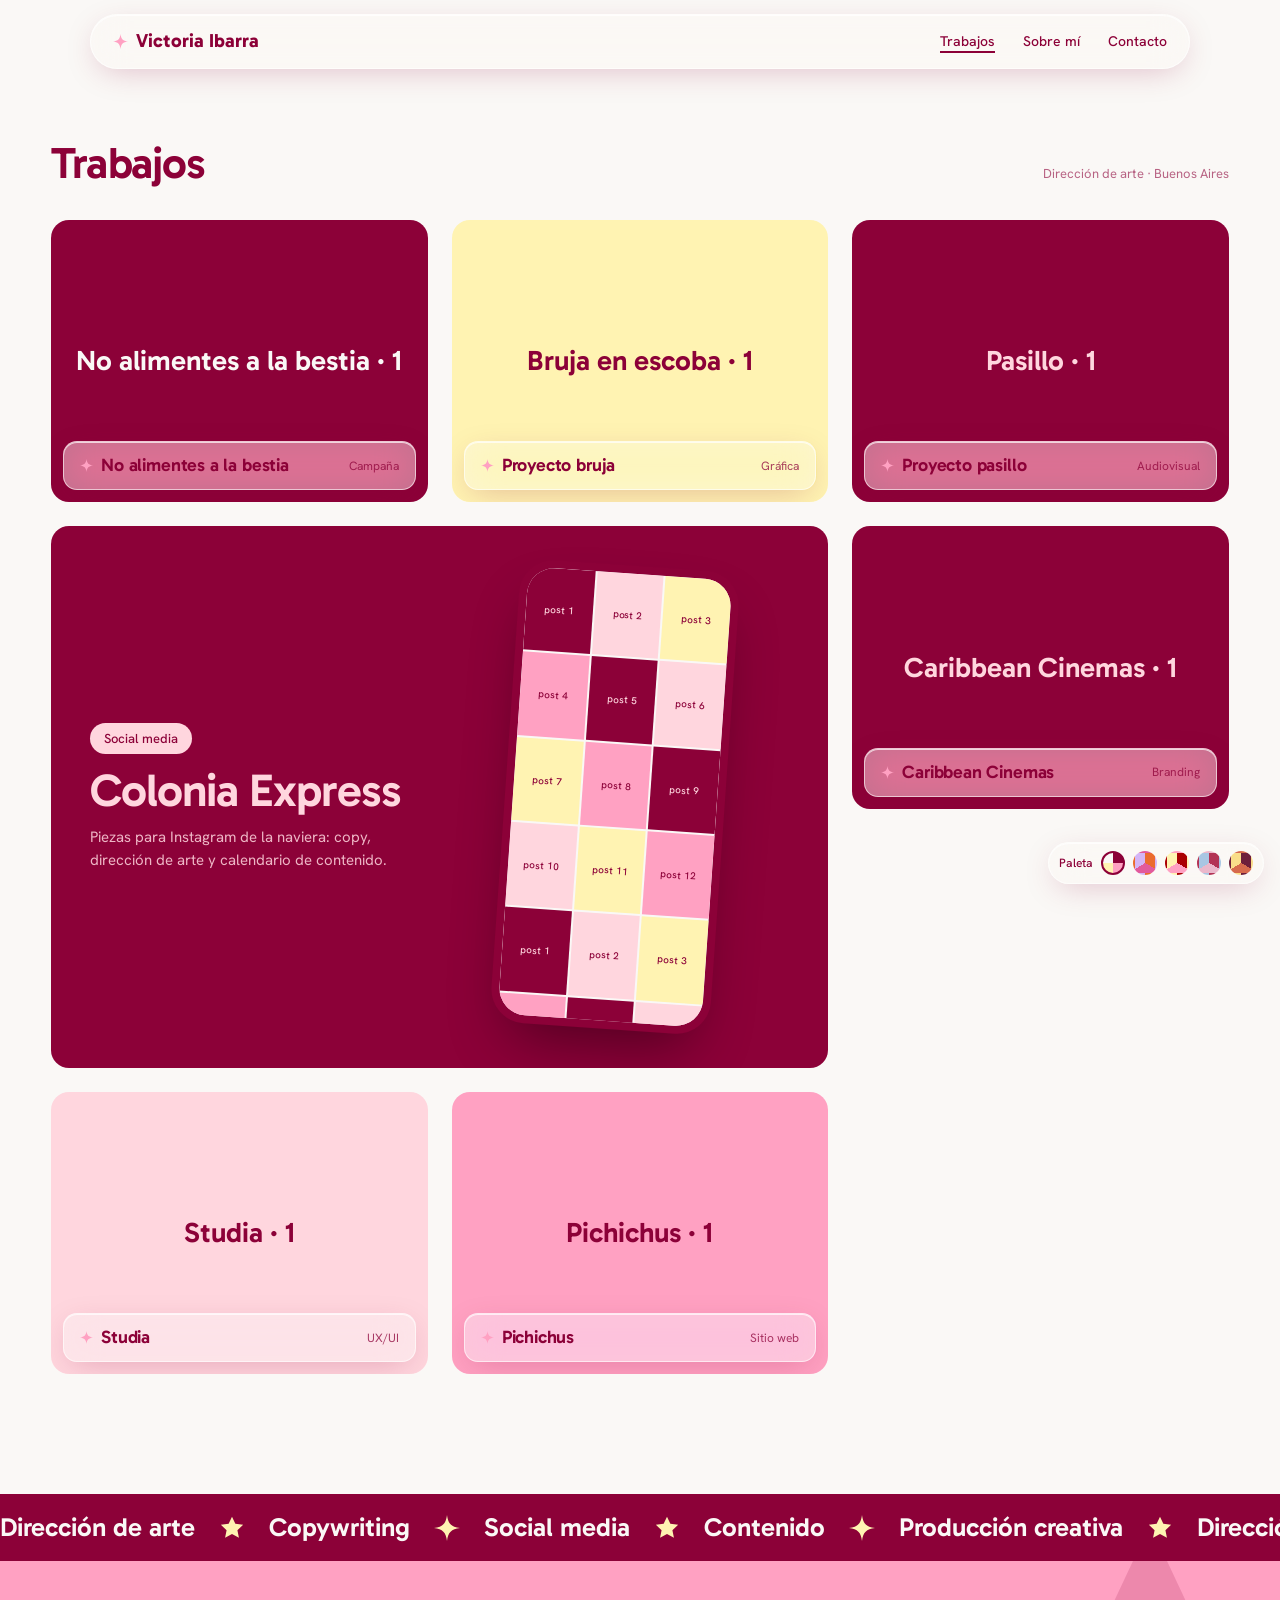
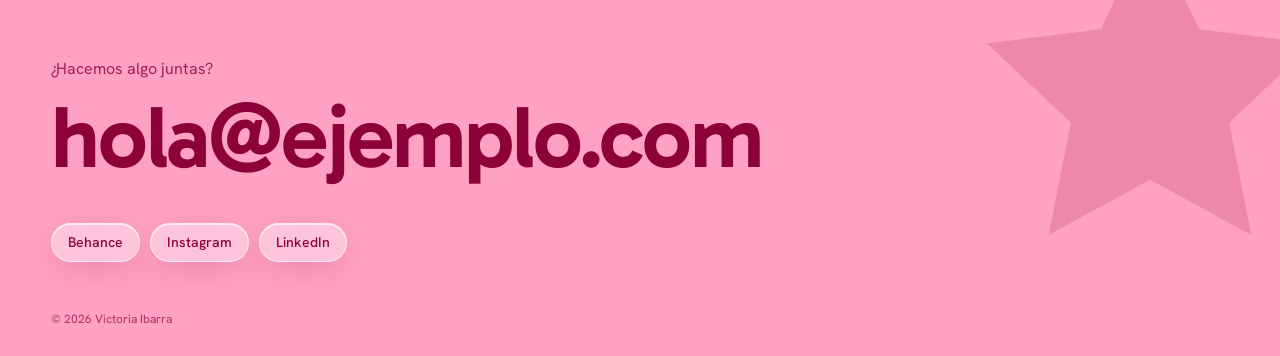
==== commit 5facc9f4: "Estructura tipo Cargo: trabajos primero, página Sobre mí y efecto glass Co-Authored-By: Claude Opus " ====
--- a/index.html
+++ b/index.html
@@ -8,143 +8,7 @@
 <link rel="preconnect" href="https://fonts.googleapis.com">
 <link rel="preconnect" href="https://fonts.gstatic.com" crossorigin>
 <link href="https://fonts.googleapis.com/css2?family=Gabarito:wght@400..800&family=Hanken+Grotesk:wght@400;500&display=swap" rel="stylesheet">
-<style>
-  /* ===== PALETAS ===== */
-  [data-tema="blanco"]{ --fondo:#FAF8F6; --texto:#8C0138; --fuerte:#8C0138; --sobre-fuerte:#FFD6DE; --fuerte2:#FFA1C2; --sobre-fuerte2:#8C0138; --detalle:#8C0138; --suave:#FFD6DE; --suave2:#FFF3B2; --estrella:#FFA1C2; }
-  [data-tema="blanco"] .intro h1 em,[data-tema="blanco"] .sobre p em{background:linear-gradient(transparent 58%,#FFF3B2 58% 92%,transparent 92%);padding:0 .08em}
-  [data-tema="blanco"] .titulo-seccion{border-top-color:#FFA1C2}
-  [data-tema="blanco"] .cinta .estrella{fill:#FFF3B2}
-  [data-tema="sabbia"]{ --fondo:#F4E7D6; --texto:#2B1630; --fuerte:#EB6B2F; --sobre-fuerte:#FFF4E8; --fuerte2:#E25A9C; --sobre-fuerte2:#FFF0F7; --detalle:#EB6B2F; --suave:#F7C7E8; --suave2:#D4B5F6; --estrella:#E25A9C; }
-  [data-tema="chilli"]{ --fondo:#FFF1F3; --texto:#4A0A0C; --fuerte:#AA0003; --sobre-fuerte:#FFD6DE; --fuerte2:#FFA1C2; --sobre-fuerte2:#5A0002; --detalle:#AA0003; --suave:#FFD6DE; --suave2:#FFF3B2; --estrella:#AA0003; }
-  [data-tema="retro"]{ --fondo:#F3EAD2; --texto:#3A1424; --fuerte:#B33355; --sobre-fuerte:#FBE9EF; --fuerte2:#A9C6E3; --sobre-fuerte2:#2A1A3A; --detalle:#B33355; --suave:#EBB8CB; --suave2:#A9C6E3; --estrella:#B33355; }
-  [data-tema="ciruela"]{ --fondo:#F5ECDD; --texto:#3A1026; --fuerte:#6E1E3B; --sobre-fuerte:#F5ECDD; --fuerte2:#6E1E3B; --sobre-fuerte2:#F5ECDD; --detalle:#D76A4D; --suave:#F9DD8A; --suave2:#E8D7BC; --estrella:#D76A4D; }
-  :root{ --radio:18px; }
-  /* Tipografía: Gabarito (títulos) + Hanken Grotesk (texto) */
-  .intro h1{font-weight:600!important;letter-spacing:-.035em!important}
-  .titulo-seccion h2,.card h3,.feed h3,footer a.mail{font-weight:600!important;letter-spacing:-.02em}
-  .sobre p{font-weight:500;letter-spacing:-.01em}
-  nav .logo{font-weight:700!important}
-  em{font-style:normal}
-
-  *{box-sizing:border-box;margin:0;padding:0}
-  html{scroll-behavior:smooth}
-  body{background:var(--fondo);color:var(--texto);font-family:"Hanken Grotesk",system-ui,sans-serif;font-size:16px;line-height:1.5;-webkit-font-smoothing:antialiased;transition:background .4s,color .4s}
-  a{color:inherit}
-
-  /* ESTRELLAS */
-  .estrella{width:1em;height:1em;fill:var(--estrella);display:inline-block;vertical-align:-.1em;flex-shrink:0}
-  .gira{animation:gira 12s linear infinite}
-  .late{animation:late 2.4s ease-in-out infinite}
-  @keyframes gira{to{transform:rotate(360deg)}}
-  @keyframes late{50%{transform:scale(.7) rotate(20deg)}}
-
-  /* NAV */
-  nav{position:sticky;top:0;z-index:10;display:flex;justify-content:space-between;align-items:center;padding:18px clamp(20px,5vw,64px);background:color-mix(in srgb,var(--fondo) 88%,transparent);backdrop-filter:blur(8px)}
-  nav .logo{font-family:Gabarito,sans-serif;font-weight:600;font-size:20px;text-decoration:none;display:flex;align-items:center;gap:8px}
-  nav .logo .estrella{width:16px;height:16px}
-  nav ul{display:flex;gap:clamp(14px,3vw,32px);list-style:none}
-  nav ul a{text-decoration:none;font-size:14px;font-weight:500;position:relative}
-  nav ul a::after{content:"";position:absolute;left:0;bottom:-3px;width:100%;height:2px;background:var(--detalle);transform:scaleX(0);transform-origin:left;transition:transform .3s}
-  nav ul a:hover::after{transform:scaleX(1)}
-
-  /* INTRO */
-  .intro{position:relative;padding:clamp(48px,10vw,120px) clamp(20px,5vw,64px) clamp(40px,6vw,72px)}
-  .intro h1{font-family:Gabarito,sans-serif;font-weight:400;font-size:clamp(40px,8vw,104px);line-height:.95;letter-spacing:-.03em;max-width:1000px}
-  .intro h1 em{color:var(--detalle)}
-  .intro h1 .estrella{width:.55em;height:.55em;vertical-align:.35em;margin-left:.08em}
-  .intro p{margin-top:24px;max-width:460px;font-size:17px;opacity:.75}
-  .intro .flotante{position:absolute;right:clamp(20px,8vw,120px);top:clamp(40px,8vw,100px);width:clamp(60px,10vw,130px);height:auto;fill:var(--suave2)}
-  .chips{display:flex;flex-wrap:wrap;gap:8px;margin-top:24px}
-  .chip{padding:6px 14px;border-radius:99px;font-size:13px;font-weight:500;background:var(--suave);color:var(--texto)}
-  .chip:nth-child(2){background:var(--fuerte);color:var(--sobre-fuerte)}
-  .chip:nth-child(3){background:var(--suave2)}
-
-  /* CINTA DE ESTRELLAS */
-  .cinta{overflow:hidden;background:var(--texto);color:var(--fondo);padding:14px 0;margin-bottom:clamp(48px,8vw,96px)}
-  .cinta .pista{display:flex;width:max-content;animation:cinta 28s linear infinite}
-  .cinta span{display:flex;align-items:center;gap:24px;padding-right:24px;font-family:Gabarito,sans-serif;font-size:clamp(18px,2.4vw,26px);white-space:nowrap}
-  .cinta .estrella{fill:var(--suave)}
-  @keyframes cinta{to{transform:translateX(-50%)}}
-
-  section{padding:0 clamp(20px,5vw,64px) clamp(64px,10vw,120px)}
-  .titulo-seccion{display:flex;justify-content:space-between;align-items:baseline;border-top:1.5px solid var(--texto);padding-top:16px;margin-bottom:32px}
-  .titulo-seccion h2{font-family:Gabarito,sans-serif;font-weight:400;font-size:clamp(28px,4vw,44px)}
-  .titulo-seccion span{font-size:13px;opacity:.6}
-
-  /* GRID DE PROYECTOS */
-  .grid{display:grid;grid-template-columns:repeat(12,1fr);gap:clamp(16px,2.5vw,32px)}
-  .card{grid-column:span 4;text-decoration:none;display:block}
-  .card.grande{grid-column:span 8}
-  .card .media{position:relative;aspect-ratio:4/3;border-radius:var(--radio);overflow:hidden;transition:transform .5s cubic-bezier(.2,.8,.2,1)}
-  .card.grande .media{aspect-ratio:16/9}
-  .card:hover .media{transform:rotate(-1.2deg) scale(1.015)}
-  .slide{position:absolute;inset:0;display:grid;place-items:center;font-family:Gabarito,sans-serif;font-size:clamp(20px,2.4vw,32px);opacity:0;transition:opacity .6s,background .4s}
-  .slide.activa{opacity:1}
-  .t1{background:var(--fuerte);color:var(--sobre-fuerte)}
-  .t2{background:var(--suave);color:var(--texto)}
-  .t3{background:var(--suave2);color:var(--texto)}
-  .t4{background:var(--fuerte2);color:var(--sobre-fuerte2)}
-  .t5{background:var(--texto);color:var(--fondo)}
-  .card .info{display:flex;justify-content:space-between;gap:12px;margin-top:12px}
-  .card h3{font-family:Gabarito,sans-serif;font-weight:400;font-size:22px;display:flex;align-items:center;gap:8px}
-  .card h3 .estrella{width:14px;height:14px;opacity:0;transform:scale(0) rotate(-90deg);transition:.4s cubic-bezier(.2,.8,.2,1)}
-  .card:hover h3 .estrella{opacity:1;transform:none}
-  .card .meta{font-size:13px;opacity:.6;text-align:right}
-
-  /* COLONIA / INSTAGRAM */
-  .feed{position:relative;display:grid;grid-template-columns:1fr 1fr;gap:clamp(24px,5vw,72px);align-items:center;background:var(--fuerte);color:var(--sobre-fuerte);border-radius:calc(var(--radio)*1.5);padding:clamp(28px,5vw,64px);overflow:hidden;transition:background .4s}
-  .feed h3{font-family:Gabarito,sans-serif;font-weight:400;font-size:clamp(32px,4.5vw,56px);line-height:1}
-  .feed p{margin-top:16px;max-width:380px;opacity:.85}
-  .feed .deco{position:absolute;width:180px;height:180px;left:-40px;bottom:-50px;fill:var(--fuerte2);opacity:.5}
-  .telefono{position:relative;justify-self:center;width:min(280px,70vw);aspect-ratio:9/19;border-radius:40px;background:var(--texto);padding:10px;box-shadow:0 30px 60px -20px rgba(0,0,0,.45);transform:rotate(4deg)}
-  .pantalla{height:100%;border-radius:32px;overflow:hidden;background:var(--fondo)}
-  .pantalla .scroll{display:grid;grid-template-columns:repeat(3,1fr);gap:2px;animation:feed 22s linear infinite}
-  .feed:hover .pantalla .scroll{animation-play-state:paused}
-  .post{aspect-ratio:4/5;display:grid;place-items:center;font-size:10px;font-weight:500}
-  @keyframes feed{to{transform:translateY(-50%)}}
-
-  /* SOBRE MÍ */
-  .sobre{display:grid;grid-template-columns:5fr 7fr;gap:clamp(24px,5vw,72px);align-items:start}
-  .foto{position:relative;aspect-ratio:4/5;border-radius:var(--radio);background:var(--suave);display:grid;place-items:center;font-family:Gabarito,sans-serif;transform:rotate(-2deg)}
-  .foto .estrella{position:absolute;width:56px;height:56px;top:-20px;right:-16px}
-  .sobre p{font-size:clamp(18px,2vw,24px);line-height:1.4;font-family:Gabarito,sans-serif;margin-bottom:20px}
-  .sobre p em{color:var(--detalle)}
-  .herramientas{display:flex;flex-wrap:wrap;gap:6px 14px;list-style:none;font-size:14px}
-  .herramientas li{display:flex;align-items:center;gap:6px;opacity:.8}
-  .herramientas .estrella{width:10px;height:10px}
-
-  /* CONTACTO */
-  footer{position:relative;overflow:hidden;background:var(--fuerte2);color:var(--sobre-fuerte2);padding:clamp(48px,8vw,96px) clamp(20px,5vw,64px) 28px;transition:background .4s}
-  footer a.mail{font-family:Gabarito,sans-serif;font-size:clamp(32px,7vw,88px);line-height:1;text-decoration:none;display:inline-block;border-bottom:2px solid transparent;transition:border-color .3s}
-  footer a.mail:hover{border-color:currentColor}
-  footer .redes{display:flex;gap:24px;margin-top:40px;font-size:14px;font-weight:500}
-  footer small{display:block;margin-top:48px;opacity:.7;font-size:12px}
-  footer .grande{position:absolute;right:-60px;top:-60px;width:clamp(180px,30vw,380px);height:auto;fill:var(--sobre-fuerte2);opacity:.15}
-
-  /* SELECTOR DE PALETA (temporal, para probar) */
-  .paletas{position:fixed;right:16px;bottom:16px;z-index:20;display:flex;align-items:center;gap:8px;background:#fff;color:#222;padding:8px 10px;border-radius:99px;box-shadow:0 6px 24px rgba(0,0,0,.18);font-size:12px;font-weight:500}
-  .paletas button{width:26px;height:26px;border-radius:50%;border:2px solid transparent;cursor:pointer;padding:0}
-  .paletas button[aria-pressed="true"]{border-color:#222}
-
-  /* APARICIÓN AL SCROLLEAR */
-  .aparece{opacity:0;transform:translateY(24px);transition:opacity .8s ease,transform .8s cubic-bezier(.2,.8,.2,1)}
-  .aparece.visible{opacity:1;transform:none}
-
-  @media (max-width:800px){
-    .card,.card.grande{grid-column:span 12}
-    .feed,.sobre{grid-template-columns:1fr}
-    .telefono{transform:rotate(2deg)}
-    .intro .flotante{top:16px;opacity:.6}
-    nav .logo{font-size:17px;white-space:nowrap}
-    nav ul{gap:14px}
-    nav ul a{font-size:13px;white-space:nowrap}
-    nav ul li:nth-child(3){display:none}
-  }
-  @media (prefers-reduced-motion:reduce){
-    *{animation:none!important;transition:none!important}
-    .aparece{opacity:1;transform:none}
-  }
-</style>
+<link rel="stylesheet" href="styles.css">
 </head>
 <body>
 
@@ -153,139 +17,70 @@
   <symbol id="e5" viewBox="0 0 24 24"><path d="M12 1.5l3.1 6.6 7.2.9-5.3 5 1.4 7.1L12 17.6 5.6 21.1 7 14l-5.3-5 7.2-.9z"/></symbol>
 </svg>
 
-<nav>
-  <a href="#" class="logo"><svg class="estrella gira"><use href="#e4"/></svg>Victoria Ibarra</a>
+<nav class="glass">
+  <a href="./" class="logo"><svg class="estrella gira"><use href="#e4"/></svg>Victoria Ibarra</a>
   <ul>
-    <li><a href="#trabajos">Trabajos</a></li>
-    <li><a href="#sobre">Sobre mí</a></li>
-    <li><a href="#contacto">Contacto</a></li>
+    <li><a href="./" aria-current="page">Trabajos</a></li>
+    <li><a href="sobre-mi.html">Sobre mí</a></li>
+    <li class="opcional"><a href="#contacto">Contacto</a></li>
   </ul>
 </nav>
 
-<header class="intro">
-  <svg class="flotante gira" viewBox="0 0 24 24" aria-hidden="true"><use href="#e4"/></svg>
-  <h1 class="aparece">Dirección de arte<br>con <em>algo</em><svg class="estrella late"><use href="#e5"/></svg> para decir.</h1>
-  <p class="aparece">Publicidad, contenido y producción creativa desde Buenos Aires.</p>
-  <div class="chips aparece">
-    <span class="chip">Dirección de arte</span>
-    <span class="chip">Copywriting</span>
-    <span class="chip">Social media</span>
+<main>
+  <div class="titulo-seccion"><h1>Trabajos</h1><span>Dirección de arte · Buenos Aires</span></div>
+  <div class="grid">
+    <a class="card aparece" href="#" data-tonos="5,1,2" data-label="No alimentes a la bestia">
+      <div class="etiqueta glass"><h3><svg class="estrella"><use href="#e4"/></svg>No alimentes a la bestia</h3><small>Campaña</small></div>
+    </a>
+    <a class="card aparece" href="#" data-tonos="3,4,2" data-label="Bruja en escoba">
+      <div class="etiqueta glass"><h3><svg class="estrella"><use href="#e4"/></svg>Proyecto bruja</h3><small>Gráfica</small></div>
+    </a>
+    <a class="card aparece" href="#" data-tonos="1,5,3" data-label="Pasillo">
+      <div class="etiqueta glass"><h3><svg class="estrella"><use href="#e4"/></svg>Proyecto pasillo</h3><small>Audiovisual</small></div>
+    </a>
+    <div class="card ancha feed aparece">
+      <div class="texto">
+        <span class="chip">Social media</span>
+        <h3>Colonia Express</h3>
+        <p>Piezas para Instagram de la naviera: copy, dirección de arte y calendario de contenido.</p>
+      </div>
+      <div class="telefono"><div class="pantalla"><div class="scroll" id="posts"></div></div></div>
+    </div>
+    <a class="card aparece" href="#" data-tonos="1,5,3" data-label="Caribbean Cinemas">
+      <div class="etiqueta glass"><h3><svg class="estrella"><use href="#e4"/></svg>Caribbean Cinemas</h3><small>Branding</small></div>
+    </a>
+    <a class="card aparece" href="#" data-tonos="2,1,3" data-label="Studia">
+      <div class="etiqueta glass"><h3><svg class="estrella"><use href="#e4"/></svg>Studia</h3><small>UX/UI</small></div>
+    </a>
+    <a class="card aparece" href="#" data-tonos="4,2,5" data-label="Pichichus">
+      <div class="etiqueta glass"><h3><svg class="estrella"><use href="#e4"/></svg>Pichichus</h3><small>Sitio web</small></div>
+    </a>
   </div>
-</header>
+</main>
 
 <div class="cinta" aria-hidden="true">
-  <div class="pista">
-    <span>Dirección de arte <svg class="estrella"><use href="#e5"/></svg> Copywriting <svg class="estrella"><use href="#e4"/></svg> Social media <svg class="estrella"><use href="#e5"/></svg> Contenido <svg class="estrella"><use href="#e4"/></svg> Producción creativa <svg class="estrella"><use href="#e5"/></svg></span>
-    <span>Dirección de arte <svg class="estrella"><use href="#e5"/></svg> Copywriting <svg class="estrella"><use href="#e4"/></svg> Social media <svg class="estrella"><use href="#e5"/></svg> Contenido <svg class="estrella"><use href="#e4"/></svg> Producción creativa <svg class="estrella"><use href="#e5"/></svg></span>
-  </div>
+  <div class="pista"><span>Dirección de arte <svg class="estrella"><use href="#e5"/></svg> Copywriting <svg class="estrella"><use href="#e4"/></svg> Social media <svg class="estrella"><use href="#e5"/></svg> Contenido <svg class="estrella"><use href="#e4"/></svg> Producción creativa <svg class="estrella"><use href="#e5"/></svg></span><span>Dirección de arte <svg class="estrella"><use href="#e5"/></svg> Copywriting <svg class="estrella"><use href="#e4"/></svg> Social media <svg class="estrella"><use href="#e5"/></svg> Contenido <svg class="estrella"><use href="#e4"/></svg> Producción creativa <svg class="estrella"><use href="#e5"/></svg></span></div>
 </div>
-
-<section id="trabajos">
-  <div class="titulo-seccion"><h2>Trabajos</h2><span>2024 — 2026</span></div>
-  <div class="grid">
-    <a class="card grande aparece" href="#">
-      <div class="media" data-tonos="5,1,2" data-label="No alimentes a la bestia"></div>
-      <div class="info"><h3>No alimentes a la bestia<svg class="estrella"><use href="#e4"/></svg></h3><span class="meta">Campaña<br>Dirección de arte</span></div>
-    </a>
-    <a class="card aparece" href="#">
-      <div class="media" data-tonos="3,4,2" data-label="Bruja en escoba"></div>
-      <div class="info"><h3>Proyecto bruja<svg class="estrella"><use href="#e4"/></svg></h3><span class="meta">Gráfica</span></div>
-    </a>
-    <a class="card aparece" href="#">
-      <div class="media" data-tonos="1,5,3" data-label="Caribbean Cinemas"></div>
-      <div class="info"><h3>Caribbean Cinemas<svg class="estrella"><use href="#e4"/></svg></h3><span class="meta">Branding</span></div>
-    </a>
-    <a class="card aparece" href="#">
-      <div class="media" data-tonos="2,1,3" data-label="Studia"></div>
-      <div class="info"><h3>Studia<svg class="estrella"><use href="#e4"/></svg></h3><span class="meta">UX/UI</span></div>
-    </a>
-    <a class="card aparece" href="#">
-      <div class="media" data-tonos="4,2,5" data-label="Pichichus"></div>
-      <div class="info"><h3>Pichichus<svg class="estrella"><use href="#e4"/></svg></h3><span class="meta">Sitio web</span></div>
-    </a>
-  </div>
-</section>
-
-<section>
-  <div class="feed aparece">
-    <svg class="deco gira" viewBox="0 0 24 24" aria-hidden="true"><use href="#e5"/></svg>
-    <div style="position:relative">
-      <span class="chip">Social media</span>
-      <h3 style="margin-top:20px">Colonia Express</h3>
-      <p>Piezas para Instagram de la naviera: copy, dirección de arte y calendario de contenido. Pasá el mouse por el teléfono para frenar el feed.</p>
-    </div>
-    <div class="telefono"><div class="pantalla"><div class="scroll" id="posts"></div></div></div>
-  </div>
-</section>
-
-<section id="sobre">
-  <div class="titulo-seccion"><h2>Sobre mí</h2><span>Buenos Aires</span></div>
-  <div class="sobre">
-    <div class="foto aparece"><svg class="estrella late"><use href="#e4"/></svg>tu foto acá</div>
-    <div class="aparece">
-      <p>Soy Victoria. Vengo del diseño multimedial y me metí en la publicidad porque me gusta que las ideas <em>hagan ruido</em>.</p>
-      <p>Me obsesionan los detalles, el copy que se queda pegado y las piezas que se ven bien en un feed lleno de cosas.</p>
-      <ul class="herramientas">
-        <li><svg class="estrella"><use href="#e4"/></svg>Photoshop</li>
-        <li><svg class="estrella"><use href="#e4"/></svg>Illustrator</li>
-        <li><svg class="estrella"><use href="#e4"/></svg>After Effects</li>
-        <li><svg class="estrella"><use href="#e4"/></svg>Premiere</li>
-        <li><svg class="estrella"><use href="#e4"/></svg>Figma</li>
-        <li><svg class="estrella"><use href="#e4"/></svg>Canva</li>
-        <li><svg class="estrella"><use href="#e4"/></svg>Imagen con IA</li>
-      </ul>
-    </div>
-  </div>
-</section>
 
 <footer id="contacto">
   <svg class="grande gira" viewBox="0 0 24 24" aria-hidden="true"><use href="#e5"/></svg>
-  <p style="opacity:.8;margin-bottom:12px;position:relative">¿Hacemos algo juntas?</p>
-  <a class="mail" href="mailto:hola@ejemplo.com" style="position:relative">hola@ejemplo.com</a>
-  <div class="redes" style="position:relative">
-    <a href="#">Behance</a><a href="#">Instagram</a><a href="#">LinkedIn</a>
+  <p style="opacity:.8;margin-bottom:12px">¿Hacemos algo juntas?</p>
+  <a class="mail" href="mailto:hola@ejemplo.com">hola@ejemplo.com</a>
+  <div class="redes">
+    <a class="glass" href="#">Behance</a><a class="glass" href="#">Instagram</a><a class="glass" href="#">LinkedIn</a>
   </div>
-  <small style="position:relative">© 2026 Victoria Ibarra</small>
+  <small>© 2026 Victoria Ibarra</small>
 </footer>
 
-<div class="paletas" role="group" aria-label="Probar paleta">
+<div class="paletas glass" role="group" aria-label="Probar paleta">
   Paleta
-  <button data-t="blanco" style="background:conic-gradient(#8C0138 0 25%,#FFA1C2 0 50%,#FFF3B2 0 75%,#FAF8F6 0);border-color:#ddd" title="Blanco con Raspberry"></button>
-  <button data-t="sabbia" style="background:conic-gradient(#EB6B2F 0 33%,#E25A9C 0 66%,#D4B5F6 0)" title="Sabbia: naranja, rosa, lavanda"></button>
-  <button data-t="chilli" style="background:conic-gradient(#AA0003 0 33%,#FFA1C2 0 66%,#FFF3B2 0)" title="Chilli: rojo, rosa, limón"></button>
-  <button data-t="retro" style="background:conic-gradient(#B33355 0 33%,#EBB8CB 0 66%,#A9C6E3 0)" title="Retro: berry, chicle, celeste"></button>
+  <button data-t="blanco" style="background:conic-gradient(#8C0138 0 25%,#FFA1C2 0 50%,#FFF3B2 0 75%,#FAF8F6 0)" title="Blanco con Raspberry"></button>
+  <button data-t="sabbia" style="background:conic-gradient(#EB6B2F 0 33%,#E25A9C 0 66%,#D4B5F6 0)" title="Sabbia"></button>
+  <button data-t="chilli" style="background:conic-gradient(#AA0003 0 33%,#FFA1C2 0 66%,#FFF3B2 0)" title="Chilli"></button>
+  <button data-t="retro" style="background:conic-gradient(#B33355 0 33%,#EBB8CB 0 66%,#A9C6E3 0)" title="Retro"></button>
   <button data-t="ciruela" style="background:conic-gradient(#6E1E3B 0 33%,#D76A4D 0 66%,#F9DD8A 0)" title="Ciruela"></button>
 </div>
 
-<script>
-  // Selector de paleta (temporal)
-  const html = document.documentElement;
-  const botones = document.querySelectorAll('.paletas button');
-  const usar = t => { html.dataset.tema = t; botones.forEach(b => b.setAttribute('aria-pressed', b.dataset.t === t)); try { localStorage.setItem('tema', t); } catch(e) {} };
-  let guardado = null; try { guardado = localStorage.getItem('tema'); } catch(e) {}
-  usar(guardado || 'blanco');
-  botones.forEach(b => b.addEventListener('click', () => usar(b.dataset.t)));
-
-  // Aparición suave al scrollear
-  const io = new IntersectionObserver(es => es.forEach(e => {
-    if (e.isIntersecting) { e.target.classList.add('visible'); io.unobserve(e.target); }
-  }), {threshold:.15});
-  document.querySelectorAll('.aparece').forEach(el => io.observe(el));
-
-  // Tarjetas: las "fotos" se van pasando al pasar el mouse
-  document.querySelectorAll('.card .media').forEach(media => {
-    const tonos = media.dataset.tonos.split(',');
-    media.innerHTML = tonos.map((t,i) => `<div class="slide t${t}${i===0?' activa':''}">${media.dataset.label} · ${i+1}</div>`).join('');
-    const slides = media.querySelectorAll('.slide');
-    let i = 0, timer;
-    const pasar = () => { slides[i].classList.remove('activa'); i = (i+1)%slides.length; slides[i].classList.add('activa'); };
-    media.parentElement.addEventListener('mouseenter', () => { pasar(); timer = setInterval(pasar, 900); });
-    media.parentElement.addEventListener('mouseleave', () => clearInterval(timer));
-  });
-
-  // Feed de Instagram (placeholder)
-  const posts = Array.from({length:12}, (_,i) => `<div class="post t${[1,2,3,4][i%4]}">post ${i+1}</div>`).join('');
-  document.getElementById('posts').innerHTML = posts + posts;
-</script>
+<script src="main.js"></script>
 </body>
 </html>
--- a/styles.css
+++ b/styles.css
@@ -0,0 +1,143 @@
+/* ===== PALETAS ===== */
+[data-tema="blanco"]{ --fondo:#FAF8F6; --texto:#8C0138; --fuerte:#8C0138; --sobre-fuerte:#FFD6DE; --fuerte2:#FFA1C2; --sobre-fuerte2:#8C0138; --suave:#FFD6DE; --suave2:#FFF3B2; --estrella:#FFA1C2; --resalte:#FFF3B2; --linea:#FFA1C2; }
+[data-tema="sabbia"]{ --fondo:#F4E7D6; --texto:#2B1630; --fuerte:#EB6B2F; --sobre-fuerte:#FFF4E8; --fuerte2:#E25A9C; --sobre-fuerte2:#FFF0F7; --suave:#F7C7E8; --suave2:#D4B5F6; --estrella:#E25A9C; --resalte:#F7C7E8; --linea:#2B1630; }
+[data-tema="chilli"]{ --fondo:#FFF1F3; --texto:#4A0A0C; --fuerte:#AA0003; --sobre-fuerte:#FFD6DE; --fuerte2:#FFA1C2; --sobre-fuerte2:#5A0002; --suave:#FFD6DE; --suave2:#FFF3B2; --estrella:#AA0003; --resalte:#FFF3B2; --linea:#4A0A0C; }
+[data-tema="retro"]{ --fondo:#F3EAD2; --texto:#3A1424; --fuerte:#B33355; --sobre-fuerte:#FBE9EF; --fuerte2:#A9C6E3; --sobre-fuerte2:#2A1A3A; --suave:#EBB8CB; --suave2:#A9C6E3; --estrella:#B33355; --resalte:#EBB8CB; --linea:#3A1424; }
+[data-tema="ciruela"]{ --fondo:#F5ECDD; --texto:#3A1026; --fuerte:#6E1E3B; --sobre-fuerte:#F5ECDD; --fuerte2:#6E1E3B; --sobre-fuerte2:#F5ECDD; --suave:#F9DD8A; --suave2:#E8D7BC; --estrella:#D76A4D; --resalte:#F9DD8A; --linea:#3A1026; }
+
+:root{
+  --radio:18px;
+  --titulos:Gabarito,system-ui,sans-serif;
+  --cuerpo:"Hanken Grotesk",system-ui,sans-serif;
+  --margen:clamp(16px,4vw,56px);
+}
+
+*{box-sizing:border-box;margin:0;padding:0}
+html{scroll-behavior:smooth}
+body{background:var(--fondo);color:var(--texto);font-family:var(--cuerpo);font-size:16px;line-height:1.5;-webkit-font-smoothing:antialiased;transition:background .4s,color .4s}
+a{color:inherit}
+em{font-style:normal;background:linear-gradient(transparent 58%,var(--resalte) 58% 92%,transparent 92%);padding:0 .08em}
+
+/* ===== EFECTO GLASS ===== */
+.glass{
+  background:color-mix(in srgb,var(--fondo) 45%,transparent);
+  -webkit-backdrop-filter:blur(18px) saturate(1.6);
+  backdrop-filter:blur(18px) saturate(1.6);
+  border:1px solid rgba(255,255,255,.6);
+  box-shadow:inset 0 1px 0 rgba(255,255,255,.7),0 8px 32px -8px color-mix(in srgb,var(--texto) 25%,transparent);
+}
+
+/* ===== ESTRELLAS ===== */
+.estrella{width:1em;height:1em;fill:var(--estrella);display:inline-block;vertical-align:-.1em;flex-shrink:0}
+.gira{animation:gira 12s linear infinite}
+.late{animation:late 2.4s ease-in-out infinite}
+@keyframes gira{to{transform:rotate(360deg)}}
+@keyframes late{50%{transform:scale(.7) rotate(20deg)}}
+
+/* ===== NAV (píldora glass flotante) ===== */
+nav{position:fixed;top:14px;left:50%;transform:translateX(-50%);z-index:10;width:min(1100px,calc(100% - 2*var(--margen)));display:flex;justify-content:space-between;align-items:center;padding:12px 22px;border-radius:99px}
+nav .logo{font-family:var(--titulos);font-weight:700;font-size:19px;text-decoration:none;display:flex;align-items:center;gap:8px;white-space:nowrap}
+nav .logo .estrella{width:15px;height:15px}
+nav ul{display:flex;gap:clamp(14px,3vw,28px);list-style:none}
+nav ul a{text-decoration:none;font-size:14px;font-weight:500;position:relative;white-space:nowrap}
+nav ul a::after{content:"";position:absolute;left:0;bottom:-3px;width:100%;height:2px;background:var(--texto);transform:scaleX(0);transform-origin:left;transition:transform .3s}
+nav ul a:hover::after,nav ul a[aria-current="page"]::after{transform:scaleX(1)}
+
+main{padding:clamp(96px,12vw,130px) var(--margen) clamp(64px,10vw,120px)}
+
+.titulo-seccion{display:flex;justify-content:space-between;align-items:baseline;margin-bottom:24px}
+.titulo-seccion h1,.titulo-seccion h2{font-family:var(--titulos);font-weight:600;letter-spacing:-.02em;font-size:clamp(28px,4vw,44px)}
+.titulo-seccion span{font-size:13px;opacity:.6}
+
+/* ===== GRID DE TRABAJOS ===== */
+.grid{display:grid;grid-template-columns:repeat(3,1fr);gap:clamp(12px,2vw,24px)}
+.card{position:relative;display:block;text-decoration:none;border-radius:var(--radio);overflow:hidden;aspect-ratio:4/3;transition:transform .5s cubic-bezier(.2,.8,.2,1)}
+.card.ancha{grid-column:span 2;aspect-ratio:auto}
+.card:hover{transform:rotate(-1deg) scale(1.015)}
+.slide{position:absolute;inset:0;display:grid;place-items:center;font-family:var(--titulos);font-weight:600;font-size:clamp(18px,2.2vw,28px);opacity:0;transition:opacity .6s,background .4s}
+.slide.activa{opacity:1}
+.t1{background:var(--fuerte);color:var(--sobre-fuerte)}
+.t2{background:var(--suave);color:var(--texto)}
+.t3{background:var(--suave2);color:var(--texto)}
+.t4{background:var(--fuerte2);color:var(--sobre-fuerte2)}
+.t5{background:var(--texto);color:var(--fondo)}
+/* etiqueta glass sobre cada trabajo */
+.etiqueta{position:absolute;left:12px;bottom:12px;right:12px;display:flex;justify-content:space-between;align-items:center;gap:10px;padding:10px 16px;border-radius:14px;color:var(--texto);transition:transform .4s cubic-bezier(.2,.8,.2,1)}
+.etiqueta h3{font-family:var(--titulos);font-weight:600;font-size:18px;letter-spacing:-.01em;display:flex;align-items:center;gap:8px}
+.etiqueta small{font-size:12px;opacity:.75;text-align:right}
+.etiqueta .estrella{width:13px;height:13px;transition:transform .5s}
+.card:hover .etiqueta .estrella{transform:rotate(180deg) scale(1.2)}
+
+/* Colonia: teléfono con feed */
+.card.feed{display:grid;grid-template-columns:1fr 1fr;align-items:center;background:var(--fuerte);color:var(--sobre-fuerte);padding:clamp(20px,3vw,40px);overflow:hidden}
+.card.feed:hover{transform:none}
+.feed .texto h3{font-family:var(--titulos);font-weight:600;font-size:clamp(28px,3.6vw,48px);line-height:1;letter-spacing:-.02em}
+.feed .texto p{margin-top:12px;max-width:320px;opacity:.85;font-size:15px}
+.feed .chip{display:inline-block;margin-bottom:14px}
+.telefono{justify-self:center;width:min(220px,55vw);aspect-ratio:9/19;border-radius:34px;background:var(--texto);padding:8px;box-shadow:0 30px 60px -20px rgba(0,0,0,.45);transform:rotate(4deg)}
+.pantalla{height:100%;border-radius:27px;overflow:hidden;background:var(--fondo)}
+.pantalla .scroll{display:grid;grid-template-columns:repeat(3,1fr);gap:2px;animation:feed 22s linear infinite}
+.feed:hover .pantalla .scroll{animation-play-state:paused}
+.post{aspect-ratio:4/5;display:grid;place-items:center;font-size:10px;font-weight:500}
+@keyframes feed{to{transform:translateY(-50%)}}
+
+.chip{padding:6px 14px;border-radius:99px;font-size:13px;font-weight:500;background:var(--suave);color:var(--texto)}
+
+/* ===== SOBRE MÍ ===== */
+.sobre{display:grid;grid-template-columns:5fr 7fr;gap:clamp(24px,5vw,72px);align-items:start;max-width:1100px}
+.foto{position:relative;aspect-ratio:4/5;border-radius:var(--radio);background:var(--suave);display:grid;place-items:center;font-family:var(--titulos);transform:rotate(-2deg)}
+.foto .estrella{position:absolute;width:56px;height:56px;top:-20px;right:-16px}
+.sobre .bio p{font-family:var(--titulos);font-weight:500;font-size:clamp(20px,2.2vw,28px);line-height:1.3;letter-spacing:-.01em;margin-bottom:20px}
+.bloque{margin-top:40px;padding-top:16px;border-top:1.5px solid var(--linea)}
+.bloque h2{font-family:var(--titulos);font-weight:600;font-size:20px;margin-bottom:12px}
+.herramientas{display:flex;flex-wrap:wrap;gap:8px;list-style:none}
+.herramientas li{display:flex;align-items:center;gap:6px;padding:6px 14px;border-radius:99px;font-size:14px;font-weight:500}
+.herramientas .estrella{width:10px;height:10px}
+.lista{list-style:none}
+.lista li{display:flex;justify-content:space-between;gap:16px;padding:10px 0;border-bottom:1px solid color-mix(in srgb,var(--linea) 40%,transparent)}
+.lista li span:last-child{opacity:.65;font-size:14px;white-space:nowrap}
+
+/* ===== CINTA ===== */
+.cinta{overflow:hidden;background:var(--texto);color:var(--fondo);padding:14px 0}
+.cinta .pista{display:flex;width:max-content;animation:cinta 28s linear infinite}
+.cinta span{display:flex;align-items:center;gap:24px;padding-right:24px;font-family:var(--titulos);font-weight:600;font-size:clamp(18px,2.4vw,26px);white-space:nowrap}
+.cinta .estrella{fill:var(--resalte)}
+@keyframes cinta{to{transform:translateX(-50%)}}
+
+/* ===== CONTACTO ===== */
+footer{position:relative;overflow:hidden;background:var(--fuerte2);color:var(--sobre-fuerte2);padding:clamp(48px,8vw,96px) var(--margen) 28px;transition:background .4s}
+footer > *{position:relative}
+footer a.mail{font-family:var(--titulos);font-weight:600;letter-spacing:-.02em;font-size:clamp(32px,7vw,88px);line-height:1;text-decoration:none;display:inline-block;border-bottom:2px solid transparent;transition:border-color .3s}
+footer a.mail:hover{border-color:currentColor}
+footer .redes{display:flex;gap:10px;margin-top:40px;flex-wrap:wrap}
+footer .redes a{text-decoration:none;font-size:14px;font-weight:500;padding:8px 16px;border-radius:99px}
+footer small{display:block;margin-top:48px;opacity:.7;font-size:12px}
+footer .grande{position:absolute;right:-60px;top:-60px;width:clamp(180px,30vw,380px);height:auto;fill:var(--sobre-fuerte2);opacity:.15}
+
+/* ===== SELECTOR DE PALETA (temporal) ===== */
+.paletas{position:fixed;right:16px;bottom:16px;z-index:20;display:flex;align-items:center;gap:8px;padding:8px 10px;border-radius:99px;font-size:12px;font-weight:500}
+.paletas button{width:24px;height:24px;border-radius:50%;border:2px solid transparent;cursor:pointer;padding:0}
+.paletas button[aria-pressed="true"]{border-color:var(--texto)}
+
+/* ===== APARICIÓN AL SCROLLEAR ===== */
+.aparece{opacity:0;transform:translateY(24px);transition:opacity .8s ease,transform .8s cubic-bezier(.2,.8,.2,1)}
+.aparece.visible{opacity:1;transform:none}
+
+@media (max-width:900px){
+  .grid{grid-template-columns:repeat(2,1fr)}
+}
+@media (max-width:640px){
+  .grid{grid-template-columns:1fr}
+  .card.ancha{grid-column:auto}
+  .card.feed{grid-template-columns:1fr;gap:24px}
+  .sobre{grid-template-columns:1fr}
+  nav{padding:10px 16px}
+  nav .logo{font-size:16px}
+  nav ul{gap:14px}
+  nav ul a{font-size:13px}
+  nav ul li.opcional{display:none}
+}
+@media (prefers-reduced-motion:reduce){
+  *{animation:none!important;transition:none!important}
+  .aparece{opacity:1;transform:none}
+}
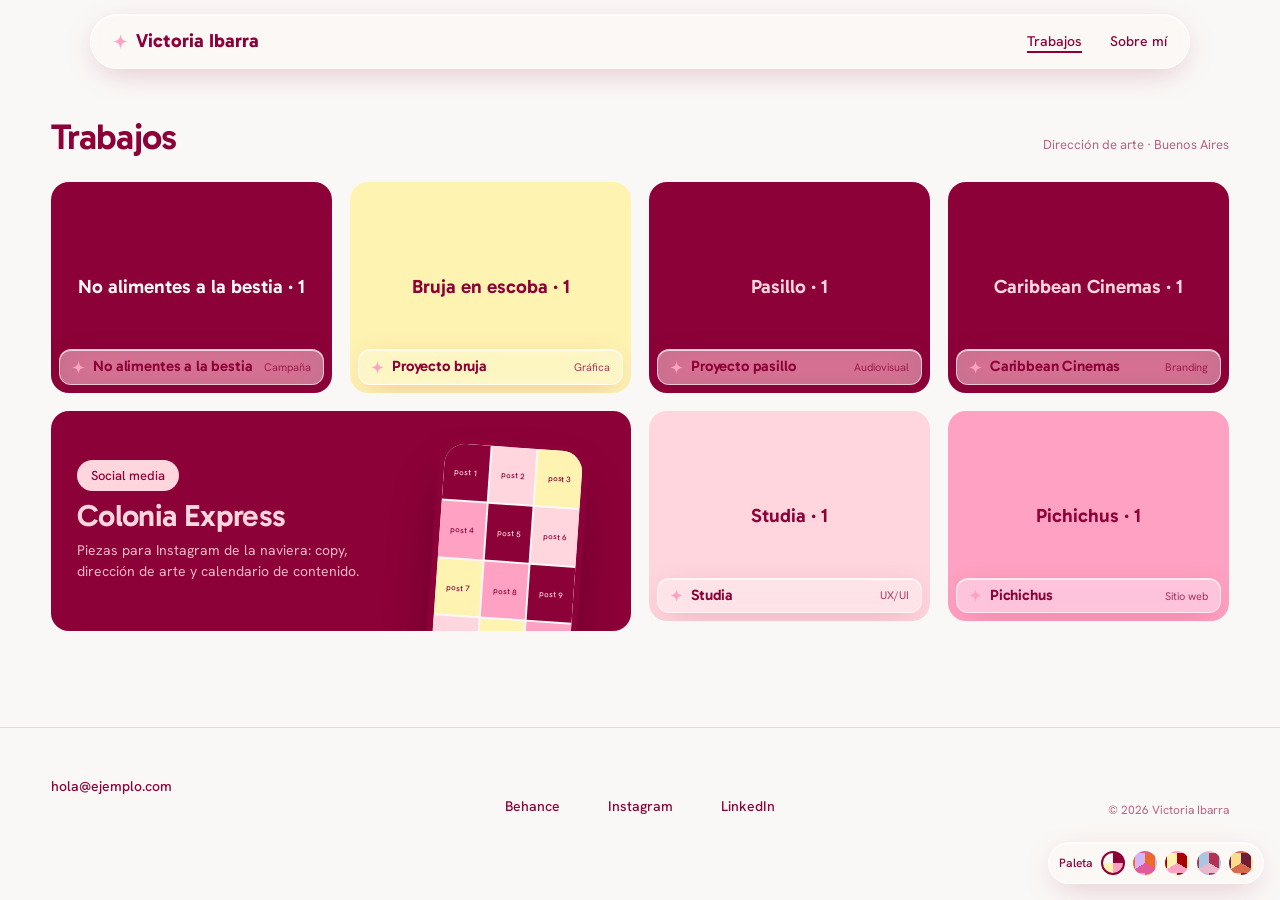
==== commit 60a5e4f5: "Grilla más compacta, menú Trabajos/Sobre mí, contacto en Sobre mí Co-Authored-By: Claude Opus 5.5 <n" ====
--- a/index.html
+++ b/index.html
@@ -22,7 +22,6 @@
   <ul>
     <li><a href="./" aria-current="page">Trabajos</a></li>
     <li><a href="sobre-mi.html">Sobre mí</a></li>
-    <li class="opcional"><a href="#contacto">Contacto</a></li>
   </ul>
 </nav>
 
@@ -58,18 +57,10 @@
   </div>
 </main>
 
-<div class="cinta" aria-hidden="true">
-  <div class="pista"><span>Dirección de arte <svg class="estrella"><use href="#e5"/></svg> Copywriting <svg class="estrella"><use href="#e4"/></svg> Social media <svg class="estrella"><use href="#e5"/></svg> Contenido <svg class="estrella"><use href="#e4"/></svg> Producción creativa <svg class="estrella"><use href="#e5"/></svg></span><span>Dirección de arte <svg class="estrella"><use href="#e5"/></svg> Copywriting <svg class="estrella"><use href="#e4"/></svg> Social media <svg class="estrella"><use href="#e5"/></svg> Contenido <svg class="estrella"><use href="#e4"/></svg> Producción creativa <svg class="estrella"><use href="#e5"/></svg></span></div>
-</div>
-
-<footer id="contacto">
-  <svg class="grande gira" viewBox="0 0 24 24" aria-hidden="true"><use href="#e5"/></svg>
-  <p style="opacity:.8;margin-bottom:12px">¿Hacemos algo juntas?</p>
-  <a class="mail" href="mailto:hola@ejemplo.com">hola@ejemplo.com</a>
-  <div class="redes">
-    <a class="glass" href="#">Behance</a><a class="glass" href="#">Instagram</a><a class="glass" href="#">LinkedIn</a>
-  </div>
-  <small>© 2026 Victoria Ibarra</small>
+<footer class="pie" id="contacto">
+  <a href="mailto:hola@ejemplo.com">hola@ejemplo.com</a>
+  <div class="redes"><a href="#">Behance</a><a href="#">Instagram</a><a href="#">LinkedIn</a></div>
+  <small style="opacity:.6">© 2026 Victoria Ibarra</small>
 </footer>
 
 <div class="paletas glass" role="group" aria-label="Probar paleta">
--- a/styles.css
+++ b/styles.css
@@ -43,18 +43,18 @@
 nav ul a::after{content:"";position:absolute;left:0;bottom:-3px;width:100%;height:2px;background:var(--texto);transform:scaleX(0);transform-origin:left;transition:transform .3s}
 nav ul a:hover::after,nav ul a[aria-current="page"]::after{transform:scaleX(1)}
 
-main{padding:clamp(96px,12vw,130px) var(--margen) clamp(64px,10vw,120px)}
+main{padding:clamp(88px,10vw,110px) var(--margen) clamp(48px,8vw,96px)}
 
-.titulo-seccion{display:flex;justify-content:space-between;align-items:baseline;margin-bottom:24px}
-.titulo-seccion h1,.titulo-seccion h2{font-family:var(--titulos);font-weight:600;letter-spacing:-.02em;font-size:clamp(28px,4vw,44px)}
+.titulo-seccion{display:flex;justify-content:space-between;align-items:baseline;margin-bottom:18px}
+.titulo-seccion h1,.titulo-seccion h2{font-family:var(--titulos);font-weight:600;letter-spacing:-.02em;font-size:clamp(24px,3vw,36px)}
 .titulo-seccion span{font-size:13px;opacity:.6}
 
 /* ===== GRID DE TRABAJOS ===== */
-.grid{display:grid;grid-template-columns:repeat(3,1fr);gap:clamp(12px,2vw,24px)}
+.grid{display:grid;grid-auto-flow:dense;grid-template-columns:repeat(4,1fr);gap:clamp(10px,1.4vw,18px)}
 .card{position:relative;display:block;text-decoration:none;border-radius:var(--radio);overflow:hidden;aspect-ratio:4/3;transition:transform .5s cubic-bezier(.2,.8,.2,1)}
 .card.ancha{grid-column:span 2;aspect-ratio:auto}
 .card:hover{transform:rotate(-1deg) scale(1.015)}
-.slide{position:absolute;inset:0;display:grid;place-items:center;font-family:var(--titulos);font-weight:600;font-size:clamp(18px,2.2vw,28px);opacity:0;transition:opacity .6s,background .4s}
+.slide{position:absolute;inset:0;display:grid;place-items:center;font-family:var(--titulos);font-weight:600;font-size:clamp(14px,1.5vw,20px);opacity:0;transition:opacity .6s,background .4s}
 .slide.activa{opacity:1}
 .t1{background:var(--fuerte);color:var(--sobre-fuerte)}
 .t2{background:var(--suave);color:var(--texto)}
@@ -62,23 +62,24 @@
 .t4{background:var(--fuerte2);color:var(--sobre-fuerte2)}
 .t5{background:var(--texto);color:var(--fondo)}
 /* etiqueta glass sobre cada trabajo */
-.etiqueta{position:absolute;left:12px;bottom:12px;right:12px;display:flex;justify-content:space-between;align-items:center;gap:10px;padding:10px 16px;border-radius:14px;color:var(--texto);transition:transform .4s cubic-bezier(.2,.8,.2,1)}
-.etiqueta h3{font-family:var(--titulos);font-weight:600;font-size:18px;letter-spacing:-.01em;display:flex;align-items:center;gap:8px}
-.etiqueta small{font-size:12px;opacity:.75;text-align:right}
+.etiqueta{position:absolute;left:8px;bottom:8px;right:8px;display:flex;justify-content:space-between;align-items:center;gap:8px;padding:8px 12px;border-radius:12px;color:var(--texto);transition:transform .4s cubic-bezier(.2,.8,.2,1)}
+.etiqueta h3{font-family:var(--titulos);font-weight:600;font-size:15px;line-height:1.15;letter-spacing:-.01em;display:flex;align-items:center;gap:8px}
+.etiqueta small{font-size:11px;opacity:.75;text-align:right}
 .etiqueta .estrella{width:13px;height:13px;transition:transform .5s}
 .card:hover .etiqueta .estrella{transform:rotate(180deg) scale(1.2)}
 
 /* Colonia: teléfono con feed */
-.card.feed{display:grid;grid-template-columns:1fr 1fr;align-items:center;background:var(--fuerte);color:var(--sobre-fuerte);padding:clamp(20px,3vw,40px);overflow:hidden}
+.card.feed{display:grid;grid-template-columns:1.2fr 1fr;align-items:center;background:var(--fuerte);color:var(--sobre-fuerte);padding:clamp(16px,2vw,28px);overflow:hidden;aspect-ratio:auto;min-height:220px}
 .card.feed:hover{transform:none}
-.feed .texto h3{font-family:var(--titulos);font-weight:600;font-size:clamp(28px,3.6vw,48px);line-height:1;letter-spacing:-.02em}
-.feed .texto p{margin-top:12px;max-width:320px;opacity:.85;font-size:15px}
-.feed .chip{display:inline-block;margin-bottom:14px}
-.telefono{justify-self:center;width:min(220px,55vw);aspect-ratio:9/19;border-radius:34px;background:var(--texto);padding:8px;box-shadow:0 30px 60px -20px rgba(0,0,0,.45);transform:rotate(4deg)}
-.pantalla{height:100%;border-radius:27px;overflow:hidden;background:var(--fondo)}
+.feed .texto h3{font-family:var(--titulos);font-weight:600;font-size:clamp(22px,2.4vw,34px);line-height:1;letter-spacing:-.02em}
+.feed .texto p{margin-top:8px;max-width:300px;opacity:.85;font-size:14px}
+.feed .chip{display:inline-block;margin-bottom:10px}
+.feed .texto{position:relative;z-index:1}
+.telefono{position:absolute;right:9%;top:14%;width:min(150px,36vw);aspect-ratio:9/19;border-radius:26px;background:var(--texto);padding:6px;box-shadow:0 30px 60px -20px rgba(0,0,0,.45);transform:rotate(4deg)}
+.pantalla{height:100%;border-radius:21px;overflow:hidden;background:var(--fondo)}
 .pantalla .scroll{display:grid;grid-template-columns:repeat(3,1fr);gap:2px;animation:feed 22s linear infinite}
 .feed:hover .pantalla .scroll{animation-play-state:paused}
-.post{aspect-ratio:4/5;display:grid;place-items:center;font-size:10px;font-weight:500}
+.post{aspect-ratio:4/5;display:grid;place-items:center;font-size:8px;font-weight:500}
 @keyframes feed{to{transform:translateY(-50%)}}
 
 .chip{padding:6px 14px;border-radius:99px;font-size:13px;font-weight:500;background:var(--suave);color:var(--texto)}
@@ -114,6 +115,12 @@
 footer small{display:block;margin-top:48px;opacity:.7;font-size:12px}
 footer .grande{position:absolute;right:-60px;top:-60px;width:clamp(180px,30vw,380px);height:auto;fill:var(--sobre-fuerte2);opacity:.15}
 
+/* pie compacto (home) */
+footer.pie{background:none;color:var(--texto);overflow:visible;display:flex;justify-content:space-between;align-items:center;flex-wrap:wrap;gap:12px;padding:20px var(--margen) 28px;border-top:1px solid color-mix(in srgb,var(--linea) 50%,transparent);font-size:14px}
+.pie a{text-decoration:none;font-weight:500}
+.pie .redes{display:flex;gap:16px}
+.pie .redes a:hover{text-decoration:underline}
+
 /* ===== SELECTOR DE PALETA (temporal) ===== */
 .paletas{position:fixed;right:16px;bottom:16px;z-index:20;display:flex;align-items:center;gap:8px;padding:8px 10px;border-radius:99px;font-size:12px;font-weight:500}
 .paletas button{width:24px;height:24px;border-radius:50%;border:2px solid transparent;cursor:pointer;padding:0}
@@ -123,19 +130,24 @@
 .aparece{opacity:0;transform:translateY(24px);transition:opacity .8s ease,transform .8s cubic-bezier(.2,.8,.2,1)}
 .aparece.visible{opacity:1;transform:none}
 
-@media (max-width:900px){
-  .grid{grid-template-columns:repeat(2,1fr)}
+@media (max-width:1000px){
+  .grid{grid-template-columns:repeat(3,1fr)}
 }
 @media (max-width:640px){
-  .grid{grid-template-columns:1fr}
-  .card.ancha{grid-column:auto}
-  .card.feed{grid-template-columns:1fr;gap:24px}
+  .grid{grid-template-columns:repeat(2,1fr)}
+  .card{aspect-ratio:1}
+  .card.ancha{grid-column:span 2}
+  .card.feed{min-height:300px;grid-template-columns:1fr}
+  .feed .texto{max-width:55%}
+  .telefono{right:6%;width:120px}
+  .etiqueta small{display:none}
+  .etiqueta h3{font-size:13px}
+  .etiqueta .estrella{display:none}
   .sobre{grid-template-columns:1fr}
   nav{padding:10px 16px}
   nav .logo{font-size:16px}
   nav ul{gap:14px}
   nav ul a{font-size:13px}
-  nav ul li.opcional{display:none}
 }
 @media (prefers-reduced-motion:reduce){
   *{animation:none!important;transition:none!important}
